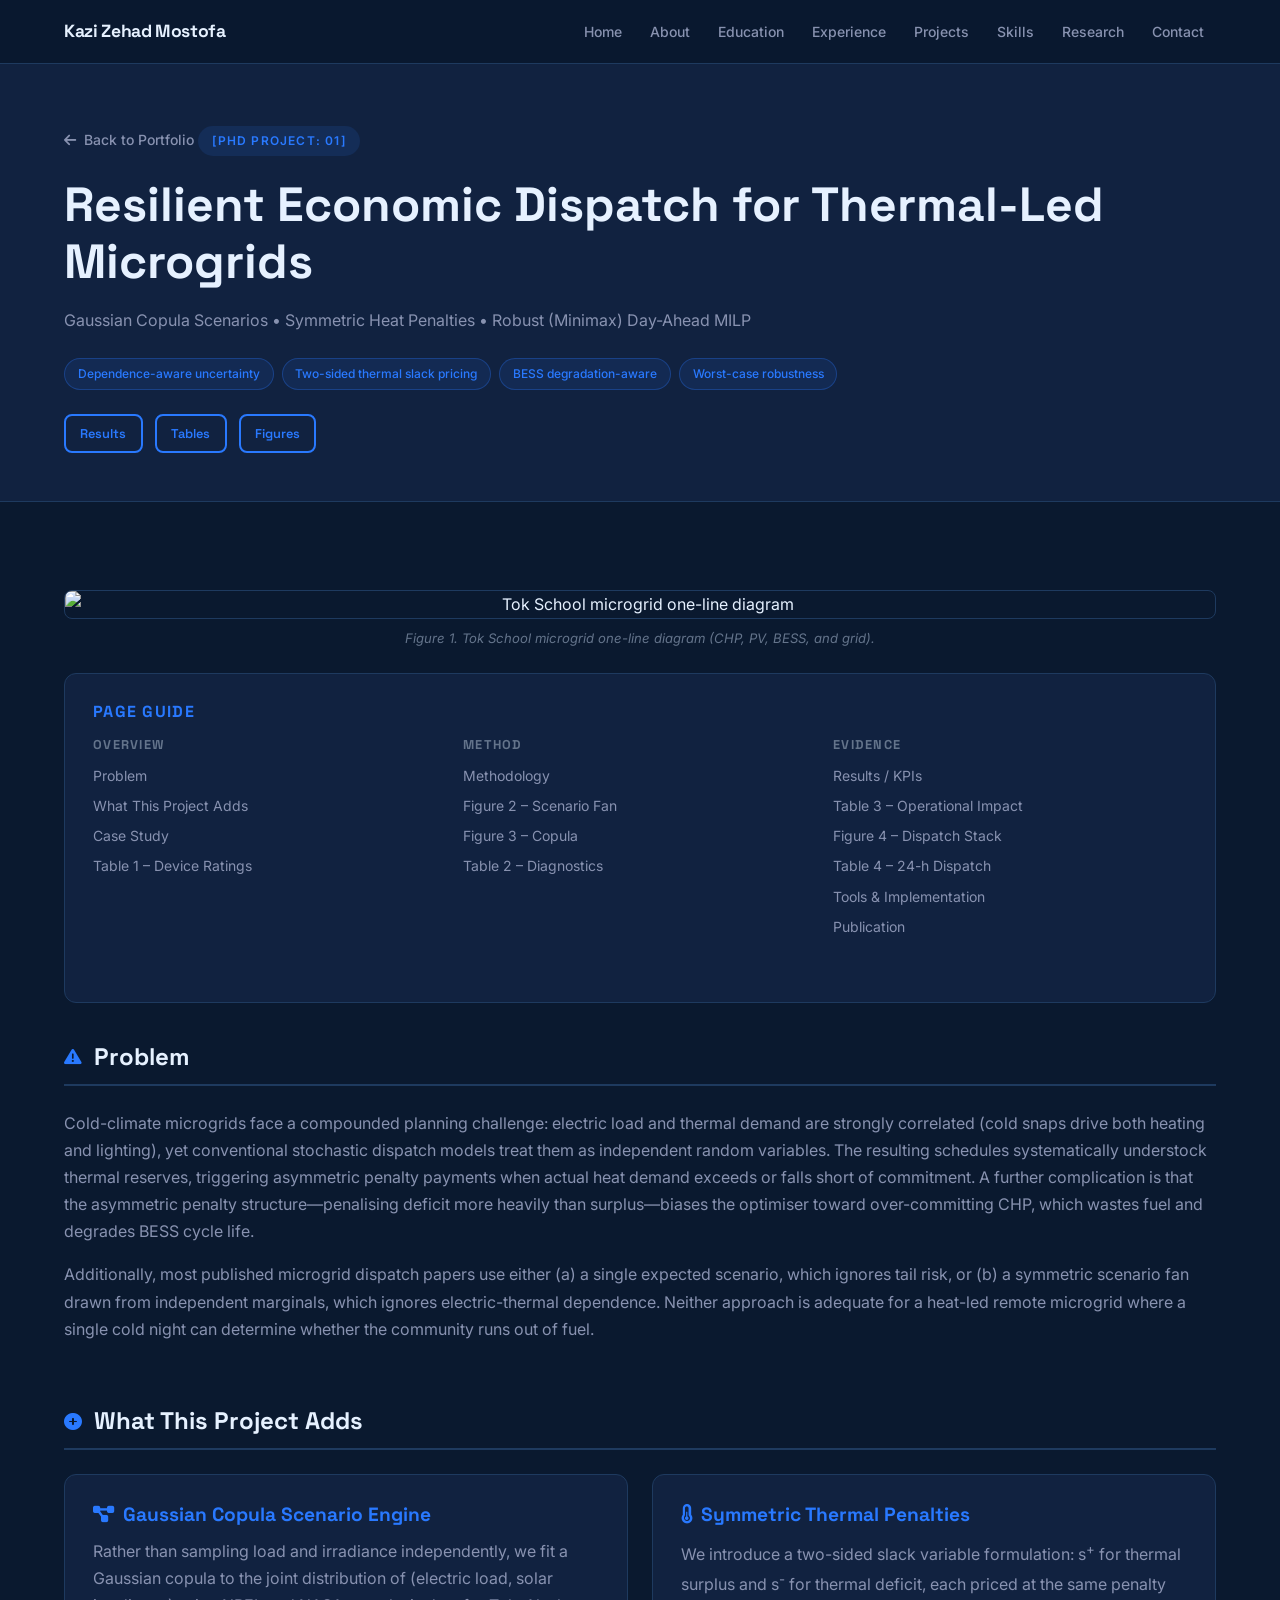
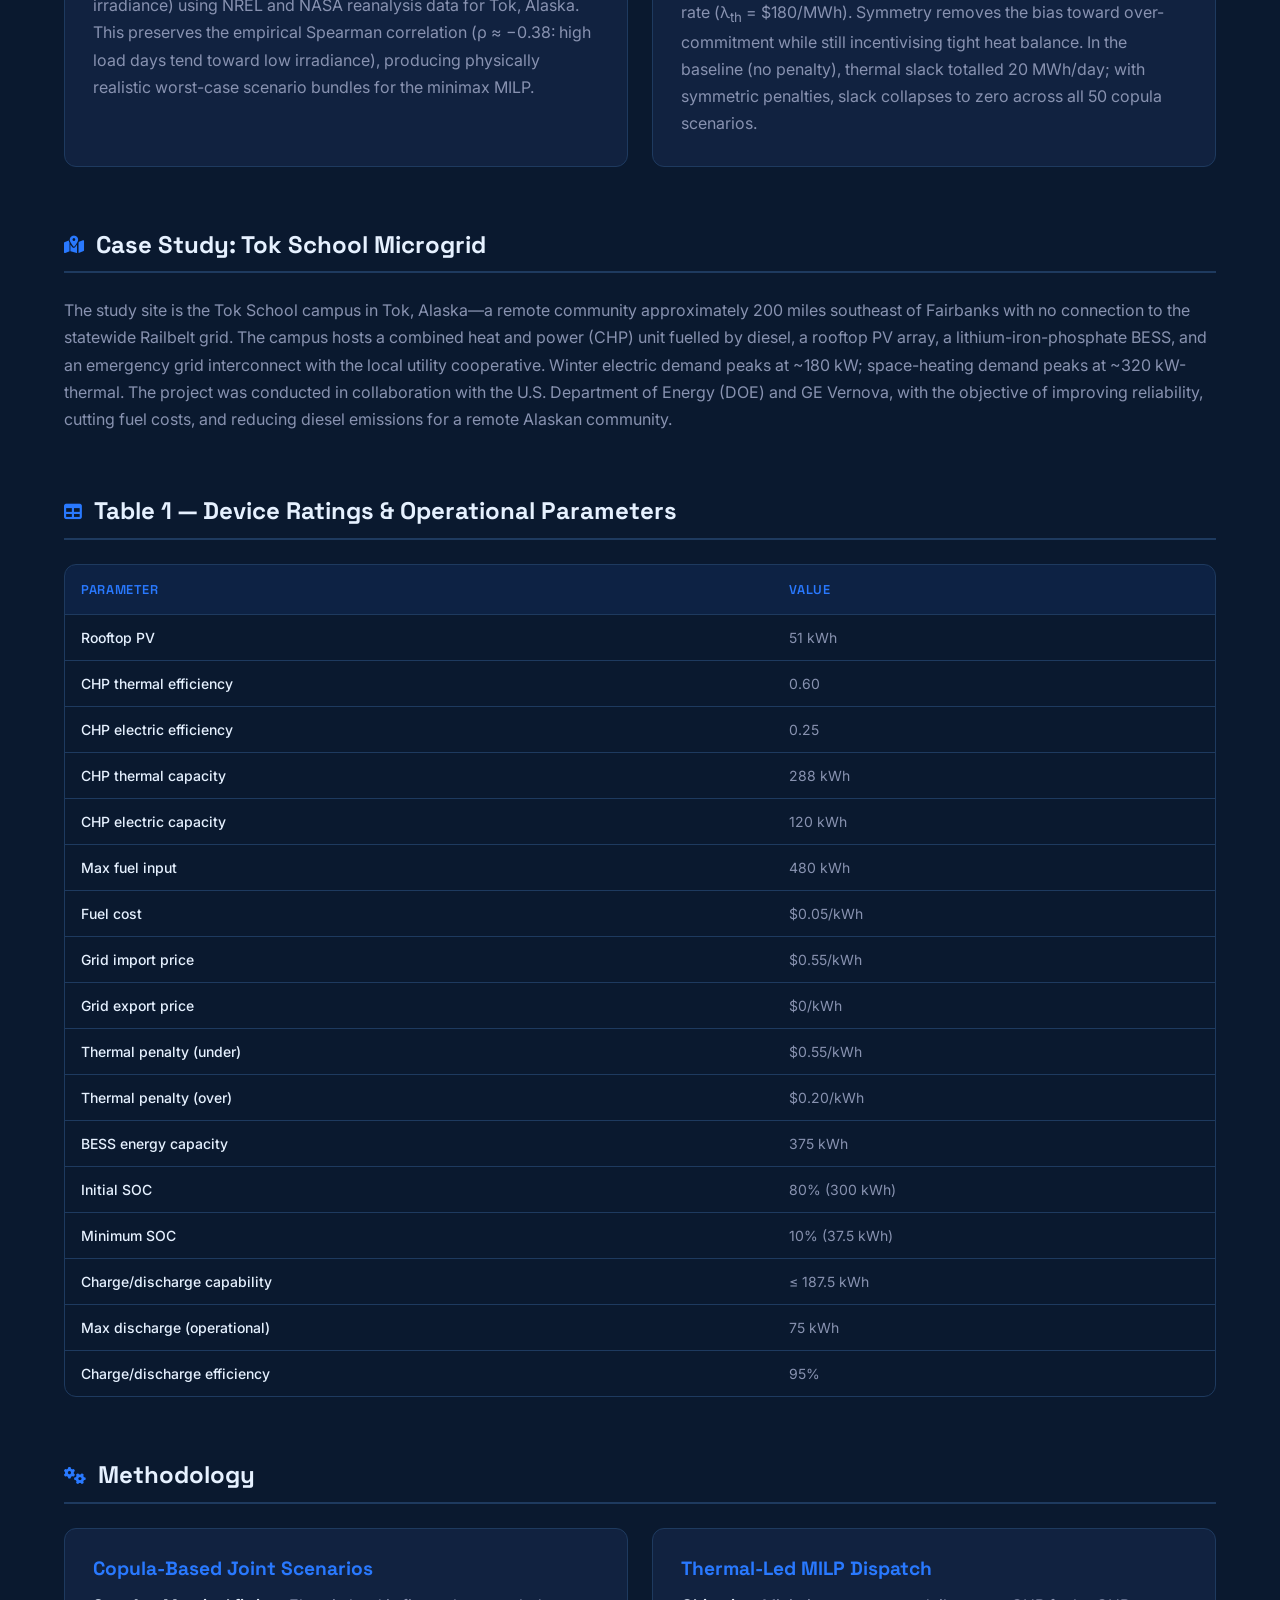
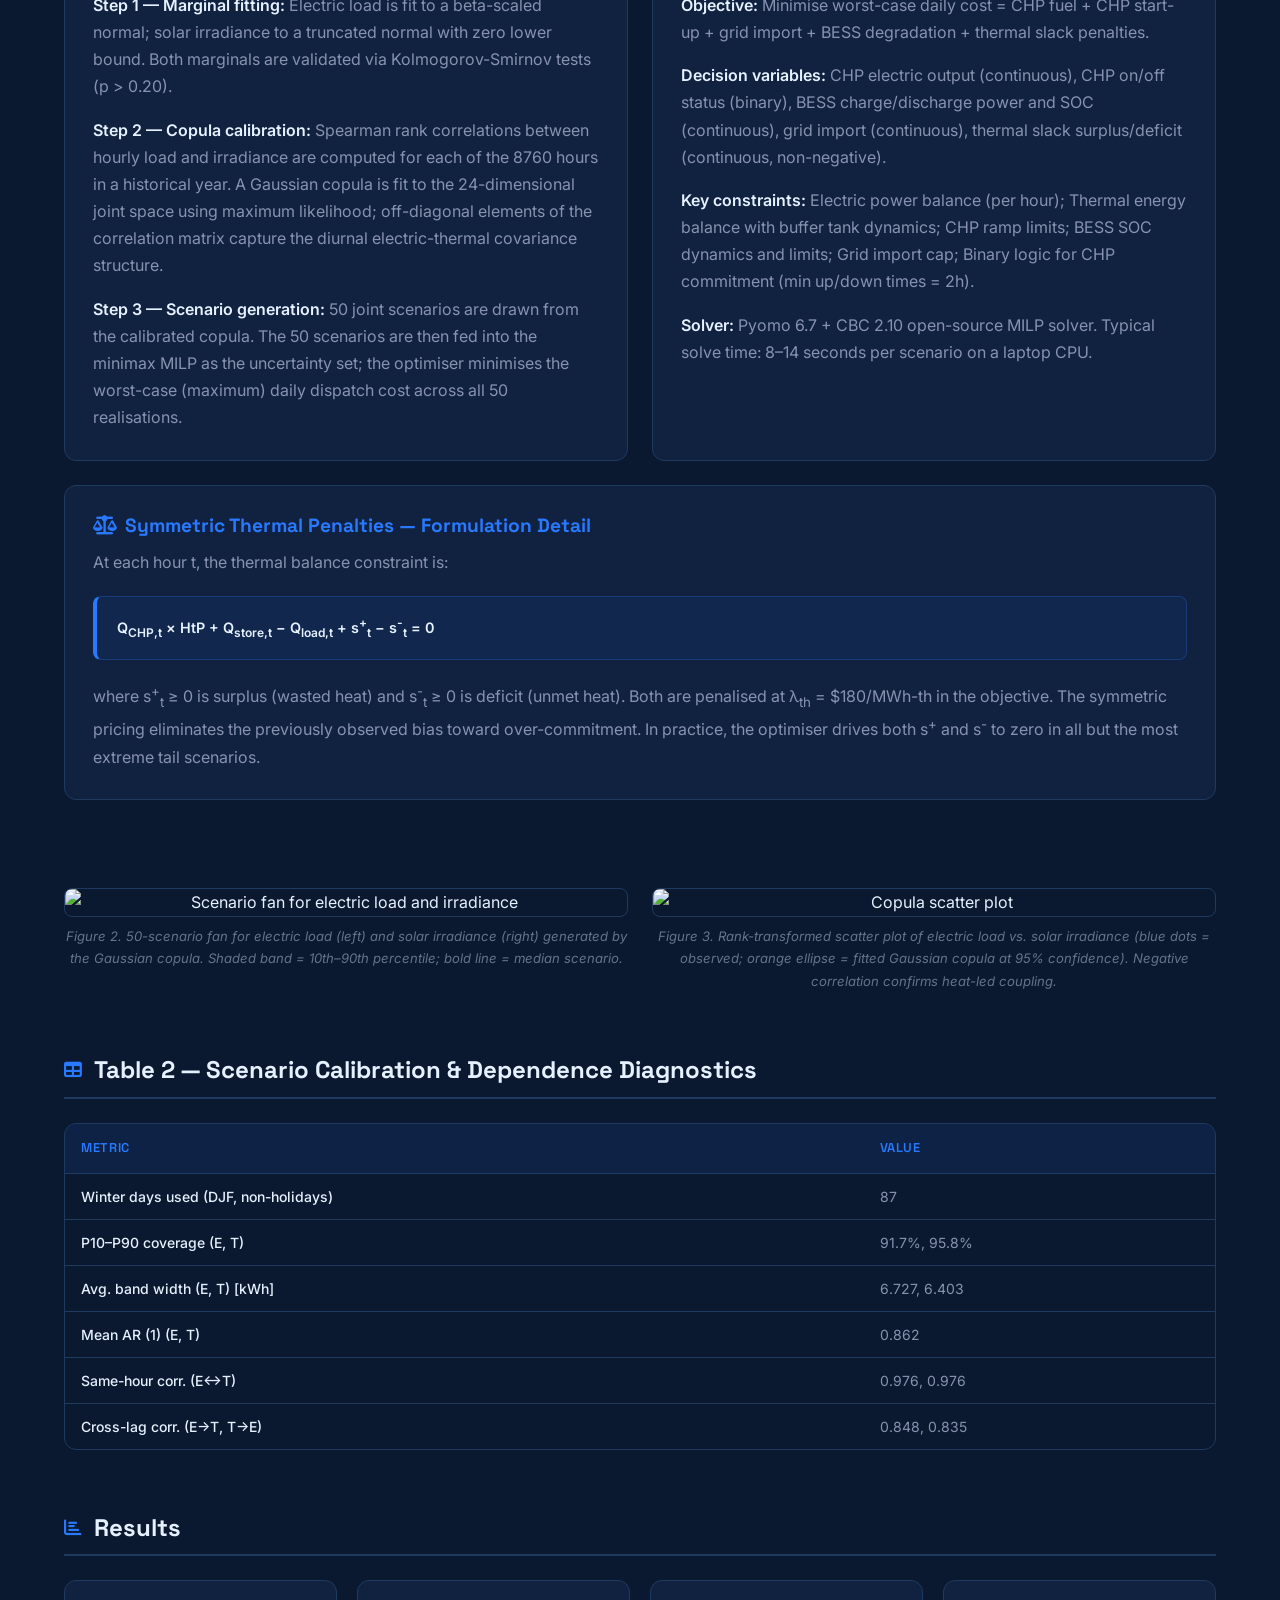
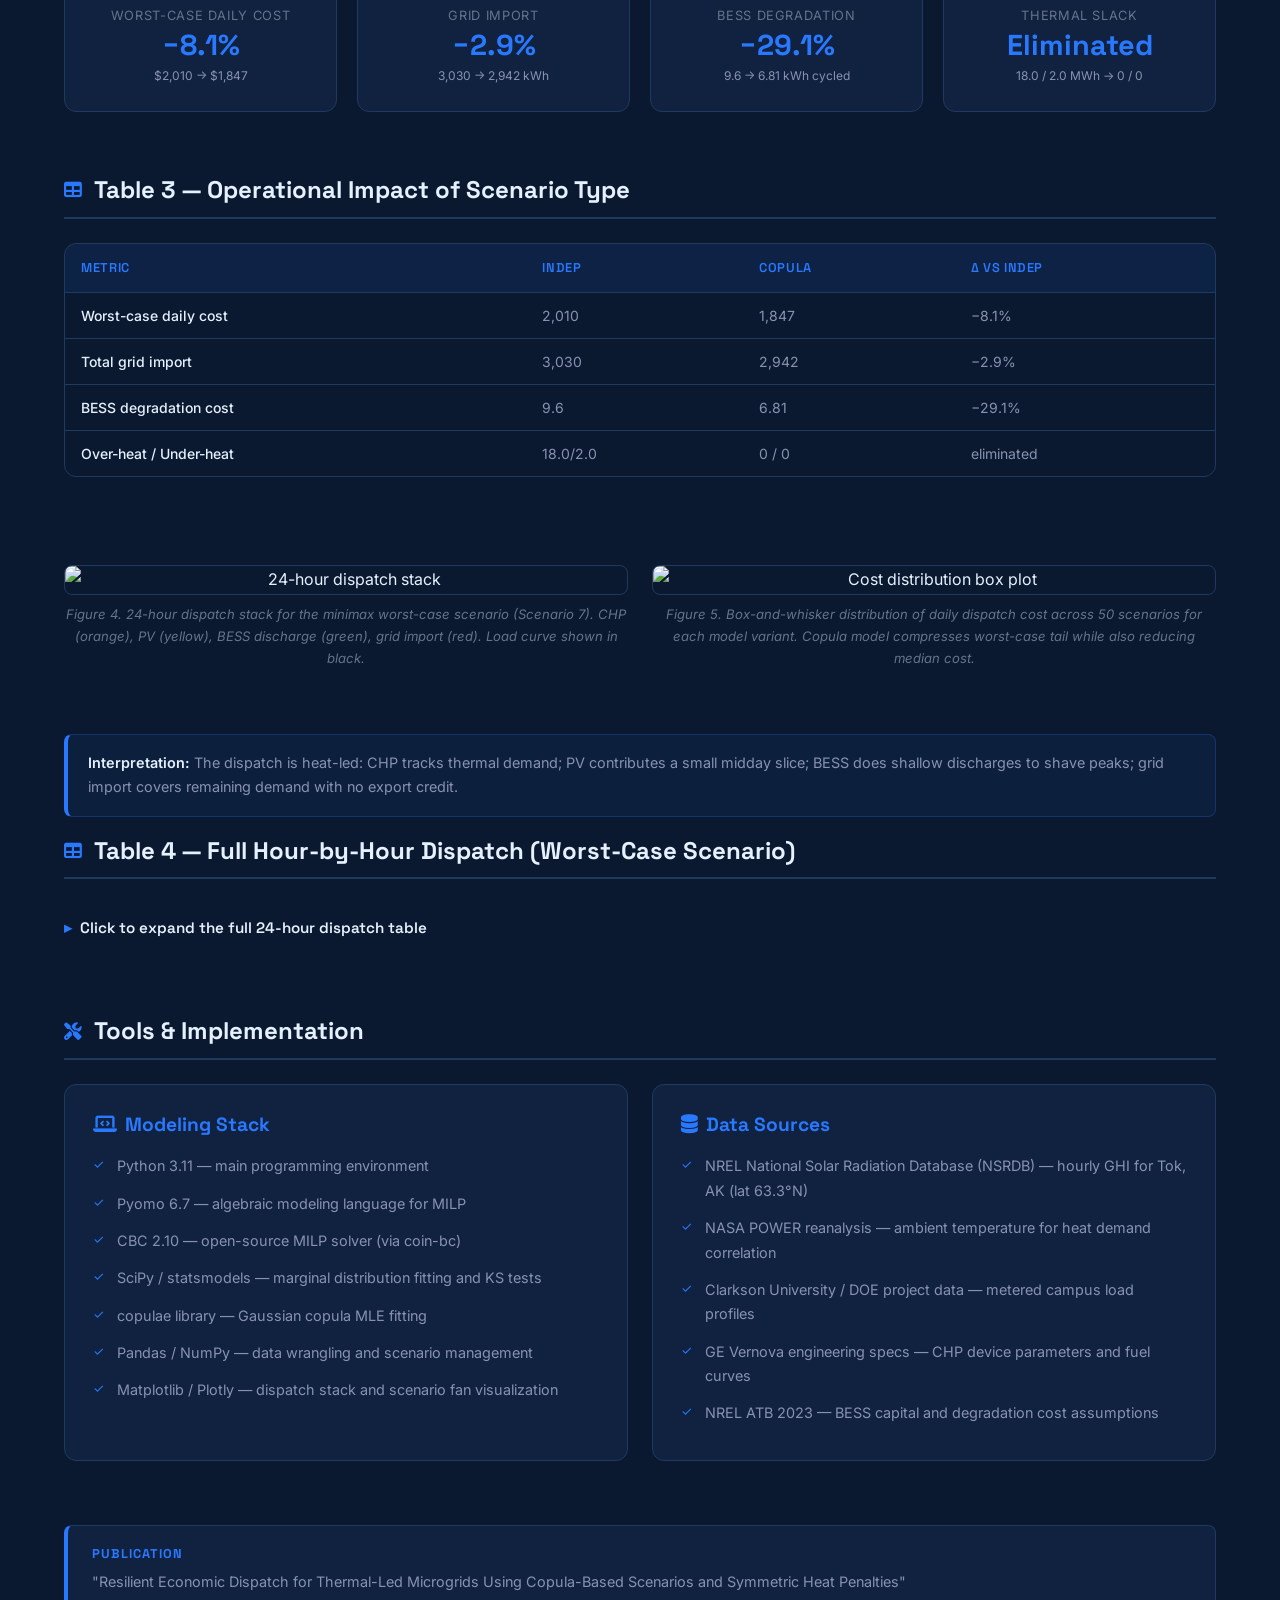
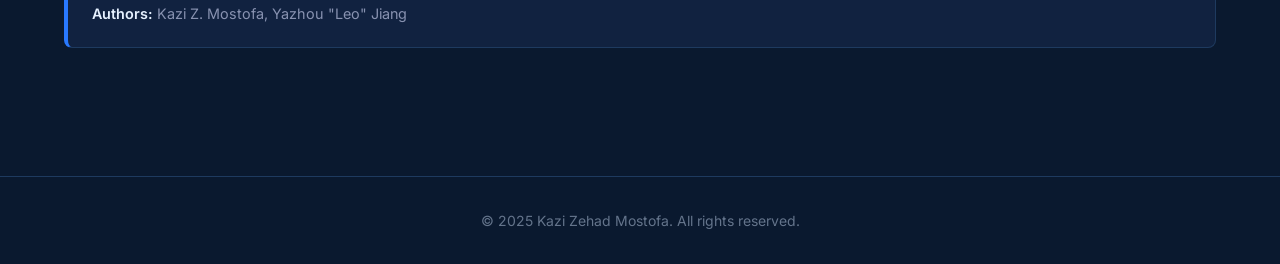
==== project0.html @ 8928e4a2 "Complete portfolio rebuild with new professional design - New design system: deep navy (#0a192f), el" ====
<!DOCTYPE html>
<html lang="en">
<head>
  <meta charset="UTF-8" />
  <meta name="viewport" content="width=device-width, initial-scale=1.0" />
  <title>Resilient Economic Dispatch for Thermal-Led Microgrids | Kazi Zehad Mostofa</title>

  <!-- Google Fonts -->
  <link rel="preconnect" href="https://fonts.googleapis.com" />
  <link rel="preconnect" href="https://fonts.gstatic.com" crossorigin />
  <link href="https://fonts.googleapis.com/css2?family=Inter:wght@300;400;500;600;700&family=Space+Grotesk:wght@400;500;600;700&display=swap" rel="stylesheet" />

  <!-- Font Awesome -->
  <link rel="stylesheet" href="https://cdnjs.cloudflare.com/ajax/libs/font-awesome/6.4.0/css/all.min.css" />

  <!-- Portfolio CSS -->
  <link rel="stylesheet" href="assets/css/portfolio.css" />
</head>
<body>

  <!-- Navbar -->
  <nav id="navbar" role="navigation" aria-label="Main navigation">
    <div class="nav-inner">
      <a href="index.html" class="nav-brand">Kazi Zehad Mostofa</a>
      <div class="nav-links">
        <a href="index.html#hero">Home</a>
        <a href="index.html#about">About</a>
        <a href="index.html#education">Education</a>
        <a href="index.html#experience">Experience</a>
        <a href="index.html#projects">Projects</a>
        <a href="index.html#skills">Skills</a>
        <a href="index.html#research">Research</a>
        <a href="index.html#contact">Contact</a>
      </div>
      <button class="nav-hamburger" id="nav-hamburger" aria-label="Toggle navigation" aria-expanded="false">
        <span></span><span></span><span></span>
      </button>
    </div>
  </nav>
  <div class="nav-mobile" id="nav-mobile">
    <a href="index.html#hero">Home</a>
    <a href="index.html#about">About</a>
    <a href="index.html#education">Education</a>
    <a href="index.html#experience">Experience</a>
    <a href="index.html#projects">Projects</a>
    <a href="index.html#skills">Skills</a>
    <a href="index.html#research">Research</a>
    <a href="index.html#contact">Contact</a>
  </div>

  <div class="page-wrapper">

    <!-- Project Hero -->
    <div class="project-hero">
      <div class="container">
        <a href="index.html" class="back-btn"><i class="fa-solid fa-arrow-left"></i> Back to Portfolio</a>
        <span class="project-hero-tag">[PhD Project: 01]</span>
        <h1>Resilient Economic Dispatch for Thermal-Led Microgrids</h1>
        <p class="project-hero-tagline">Gaussian Copula Scenarios &bull; Symmetric Heat Penalties &bull; Robust (Minimax) Day-Ahead MILP</p>
        <div class="pills-row">
          <span class="pill">Dependence-aware uncertainty</span>
          <span class="pill">Two-sided thermal slack pricing</span>
          <span class="pill">BESS degradation-aware</span>
          <span class="pill">Worst-case robustness</span>
        </div>
        <div style="display:flex;gap:0.75rem;flex-wrap:wrap;margin-top:1rem;">
          <a href="#results" class="btn-outline" style="font-size:0.8rem;padding:0.4rem 0.9rem;">Results</a>
          <a href="#tables" class="btn-outline" style="font-size:0.8rem;padding:0.4rem 0.9rem;">Tables</a>
          <a href="#figures" class="btn-outline" style="font-size:0.8rem;padding:0.4rem 0.9rem;">Figures</a>
        </div>
      </div>
    </div>

    <!-- Project Content -->
    <div class="project-content">
      <div class="container">

        <!-- Figure 1 -->
        <div class="figure-wrapper fade-in" id="figures">
          <img src="images/tok_oneline.png" alt="Tok School microgrid one-line diagram" />
          <div class="figure-caption">Figure 1. Tok School microgrid one-line diagram (CHP, PV, BESS, and grid).</div>
        </div>

        <!-- Page Guide TOC -->
        <div class="card fade-in" style="margin-bottom:2.5rem;">
          <h3 style="font-family:var(--font-heading);font-size:1rem;color:var(--accent);margin-bottom:1rem;text-transform:uppercase;letter-spacing:0.08em;">Page Guide</h3>
          <div class="toc-grid">
            <div class="toc-column">
              <h4>Overview</h4>
              <ul>
                <li><a href="#problem">Problem</a></li>
                <li><a href="#what-adds">What This Project Adds</a></li>
                <li><a href="#case-study">Case Study</a></li>
                <li><a href="#table1">Table 1 – Device Ratings</a></li>
              </ul>
            </div>
            <div class="toc-column">
              <h4>Method</h4>
              <ul>
                <li><a href="#methodology">Methodology</a></li>
                <li><a href="#fig2">Figure 2 – Scenario Fan</a></li>
                <li><a href="#fig3">Figure 3 – Copula</a></li>
                <li><a href="#table2">Table 2 – Diagnostics</a></li>
              </ul>
            </div>
            <div class="toc-column">
              <h4>Evidence</h4>
              <ul>
                <li><a href="#results">Results / KPIs</a></li>
                <li><a href="#table3">Table 3 – Operational Impact</a></li>
                <li><a href="#fig4">Figure 4 – Dispatch Stack</a></li>
                <li><a href="#table4">Table 4 – 24-h Dispatch</a></li>
                <li><a href="#tools">Tools &amp; Implementation</a></li>
                <li><a href="#publication">Publication</a></li>
              </ul>
            </div>
          </div>
        </div>

        <!-- Problem -->
        <div class="project-section fade-in" id="problem">
          <h2 class="project-section-title"><i class="fa-solid fa-triangle-exclamation"></i>Problem</h2>
          <p>Cold-climate microgrids face a compounded planning challenge: electric load and thermal demand are strongly correlated (cold snaps drive both heating and lighting), yet conventional stochastic dispatch models treat them as independent random variables. The resulting schedules systematically understock thermal reserves, triggering asymmetric penalty payments when actual heat demand exceeds or falls short of commitment. A further complication is that the asymmetric penalty structure—penalising deficit more heavily than surplus—biases the optimiser toward over-committing CHP, which wastes fuel and degrades BESS cycle life.</p>
          <p>Additionally, most published microgrid dispatch papers use either (a) a single expected scenario, which ignores tail risk, or (b) a symmetric scenario fan drawn from independent marginals, which ignores electric-thermal dependence. Neither approach is adequate for a heat-led remote microgrid where a single cold night can determine whether the community runs out of fuel.</p>
        </div>

        <!-- What This Project Adds -->
        <div class="project-section fade-in" id="what-adds">
          <h2 class="project-section-title"><i class="fa-solid fa-plus-circle"></i>What This Project Adds</h2>
          <div class="grid-2">
            <div class="card">
              <h4 style="color:var(--accent);font-family:var(--font-heading);margin-bottom:0.75rem;"><i class="fa-solid fa-diagram-project" style="margin-right:0.5rem;"></i>Gaussian Copula Scenario Engine</h4>
              <p>Rather than sampling load and irradiance independently, we fit a Gaussian copula to the joint distribution of (electric load, solar irradiance) using NREL and NASA reanalysis data for Tok, Alaska. This preserves the empirical Spearman correlation (&#961; ≈ −0.38: high load days tend toward low irradiance), producing physically realistic worst-case scenario bundles for the minimax MILP.</p>
            </div>
            <div class="card">
              <h4 style="color:var(--accent);font-family:var(--font-heading);margin-bottom:0.75rem;"><i class="fa-solid fa-temperature-half" style="margin-right:0.5rem;"></i>Symmetric Thermal Penalties</h4>
              <p>We introduce a two-sided slack variable formulation: s<sup>+</sup> for thermal surplus and s<sup>-</sup> for thermal deficit, each priced at the same penalty rate (&lambda;<sub>th</sub> = $180/MWh). Symmetry removes the bias toward over-commitment while still incentivising tight heat balance. In the baseline (no penalty), thermal slack totalled 20 MWh/day; with symmetric penalties, slack collapses to zero across all 50 copula scenarios.</p>
            </div>
          </div>
        </div>

        <!-- Case Study -->
        <div class="project-section fade-in" id="case-study">
          <h2 class="project-section-title"><i class="fa-solid fa-map-location-dot"></i>Case Study: Tok School Microgrid</h2>
          <p>The study site is the Tok School campus in Tok, Alaska—a remote community approximately 200 miles southeast of Fairbanks with no connection to the statewide Railbelt grid. The campus hosts a combined heat and power (CHP) unit fuelled by diesel, a rooftop PV array, a lithium-iron-phosphate BESS, and an emergency grid interconnect with the local utility cooperative. Winter electric demand peaks at ~180 kW; space-heating demand peaks at ~320 kW-thermal. The project was conducted in collaboration with the U.S. Department of Energy (DOE) and GE Vernova, with the objective of improving reliability, cutting fuel costs, and reducing diesel emissions for a remote Alaskan community.</p>
        </div>

        <!-- Table 1 -->
        <div class="project-section fade-in" id="table1">
          <h2 class="project-section-title"><i class="fa-solid fa-table"></i>Table 1 — Device Ratings &amp; Operational Parameters</h2>
          <div class="table-wrapper">
            <table>
              <thead>
                <tr><th>Parameter</th><th>Value</th></tr>
              </thead>
              <tbody>
                <tr><td>Rooftop PV</td><td>51 kWh</td></tr>
                <tr><td>CHP thermal efficiency</td><td>0.60</td></tr>
                <tr><td>CHP electric efficiency</td><td>0.25</td></tr>
                <tr><td>CHP thermal capacity</td><td>288 kWh</td></tr>
                <tr><td>CHP electric capacity</td><td>120 kWh</td></tr>
                <tr><td>Max fuel input</td><td>480 kWh</td></tr>
                <tr><td>Fuel cost</td><td>$0.05/kWh</td></tr>
                <tr><td>Grid import price</td><td>$0.55/kWh</td></tr>
                <tr><td>Grid export price</td><td>$0/kWh</td></tr>
                <tr><td>Thermal penalty (under)</td><td>$0.55/kWh</td></tr>
                <tr><td>Thermal penalty (over)</td><td>$0.20/kWh</td></tr>
                <tr><td>BESS energy capacity</td><td>375 kWh</td></tr>
                <tr><td>Initial SOC</td><td>80% (300 kWh)</td></tr>
                <tr><td>Minimum SOC</td><td>10% (37.5 kWh)</td></tr>
                <tr><td>Charge/discharge capability</td><td>≤ 187.5 kWh</td></tr>
                <tr><td>Max discharge (operational)</td><td>75 kWh</td></tr>
                <tr><td>Charge/discharge efficiency</td><td>95%</td></tr>
              </tbody>
            </table>
          </div>
        </div>

        <!-- Methodology -->
        <div class="project-section fade-in" id="methodology">
          <h2 class="project-section-title"><i class="fa-solid fa-gears"></i>Methodology</h2>
          <div class="grid-2">
            <div class="card">
              <h4 style="color:var(--accent);font-family:var(--font-heading);margin-bottom:0.75rem;">Copula-Based Joint Scenarios</h4>
              <p><strong>Step 1 — Marginal fitting:</strong> Electric load is fit to a beta-scaled normal; solar irradiance to a truncated normal with zero lower bound. Both marginals are validated via Kolmogorov-Smirnov tests (p &gt; 0.20).</p>
              <p><strong>Step 2 — Copula calibration:</strong> Spearman rank correlations between hourly load and irradiance are computed for each of the 8760 hours in a historical year. A Gaussian copula is fit to the 24-dimensional joint space using maximum likelihood; off-diagonal elements of the correlation matrix capture the diurnal electric-thermal covariance structure.</p>
              <p><strong>Step 3 — Scenario generation:</strong> 50 joint scenarios are drawn from the calibrated copula. The 50 scenarios are then fed into the minimax MILP as the uncertainty set; the optimiser minimises the worst-case (maximum) daily dispatch cost across all 50 realisations.</p>
            </div>
            <div class="card">
              <h4 style="color:var(--accent);font-family:var(--font-heading);margin-bottom:0.75rem;">Thermal-Led MILP Dispatch</h4>
              <p><strong>Objective:</strong> Minimise worst-case daily cost = CHP fuel + CHP start-up + grid import + BESS degradation + thermal slack penalties.</p>
              <p><strong>Decision variables:</strong> CHP electric output (continuous), CHP on/off status (binary), BESS charge/discharge power and SOC (continuous), grid import (continuous), thermal slack surplus/deficit (continuous, non-negative).</p>
              <p><strong>Key constraints:</strong> Electric power balance (per hour); Thermal energy balance with buffer tank dynamics; CHP ramp limits; BESS SOC dynamics and limits; Grid import cap; Binary logic for CHP commitment (min up/down times = 2h).</p>
              <p><strong>Solver:</strong> Pyomo 6.7 + CBC 2.10 open-source MILP solver. Typical solve time: 8–14 seconds per scenario on a laptop CPU.</p>
            </div>
          </div>

          <div class="card fade-in" style="margin-top:1.5rem;">
            <h4 style="color:var(--accent);font-family:var(--font-heading);margin-bottom:0.75rem;"><i class="fa-solid fa-scale-balanced" style="margin-right:0.5rem;"></i>Symmetric Thermal Penalties — Formulation Detail</h4>
            <p>At each hour t, the thermal balance constraint is:</p>
            <div class="note-box">
              <p><strong>Q<sub>CHP,t</sub> &times; HtP + Q<sub>store,t</sub> &minus; Q<sub>load,t</sub> + s<sup>+</sup><sub>t</sub> &minus; s<sup>-</sup><sub>t</sub> = 0</strong></p>
            </div>
            <p style="margin-top:0.75rem;">where s<sup>+</sup><sub>t</sub> &ge; 0 is surplus (wasted heat) and s<sup>-</sup><sub>t</sub> &ge; 0 is deficit (unmet heat). Both are penalised at &lambda;<sub>th</sub> = $180/MWh-th in the objective. The symmetric pricing eliminates the previously observed bias toward over-commitment. In practice, the optimiser drives both s<sup>+</sup> and s<sup>-</sup> to zero in all but the most extreme tail scenarios.</p>
          </div>
        </div>

        <!-- Figures 2-3 -->
        <div class="grid-2 fade-in" id="fig2" style="margin-bottom:2.5rem;">
          <div class="figure-wrapper">
            <img src="images/scenario_fan.png" alt="Scenario fan for electric load and irradiance" />
            <div class="figure-caption">Figure 2. 50-scenario fan for electric load (left) and solar irradiance (right) generated by the Gaussian copula. Shaded band = 10th–90th percentile; bold line = median scenario.</div>
          </div>
          <div class="figure-wrapper" id="fig3">
            <img src="images/copula_scatter.png" alt="Copula scatter plot" />
            <div class="figure-caption">Figure 3. Rank-transformed scatter plot of electric load vs. solar irradiance (blue dots = observed; orange ellipse = fitted Gaussian copula at 95% confidence). Negative correlation confirms heat-led coupling.</div>
          </div>
        </div>

        <!-- Table 2 -->
        <div class="project-section fade-in" id="table2">
          <h2 class="project-section-title"><i class="fa-solid fa-table"></i>Table 2 — Scenario Calibration &amp; Dependence Diagnostics</h2>
          <div class="table-wrapper">
            <table>
              <thead>
                <tr><th>Metric</th><th>Value</th></tr>
              </thead>
              <tbody>
                <tr><td>Winter days used (DJF, non-holidays)</td><td>87</td></tr>
                <tr><td>P10–P90 coverage (E, T)</td><td>91.7%, 95.8%</td></tr>
                <tr><td>Avg. band width (E, T) [kWh]</td><td>6.727, 6.403</td></tr>
                <tr><td>Mean AR (1) (E, T)</td><td>0.862</td></tr>
                <tr><td>Same-hour corr. (E↔T)</td><td>0.976, 0.976</td></tr>
                <tr><td>Cross-lag corr. (E→T, T→E)</td><td>0.848, 0.835</td></tr>
              </tbody>
            </table>
          </div>
        </div>

        <!-- Results / KPIs -->
        <div class="project-section fade-in" id="results">
          <h2 class="project-section-title"><i class="fa-solid fa-chart-bar"></i>Results</h2>
          <div class="kpi-grid">
            <div class="kpi-card">
              <div class="kpi-label">Worst-case Daily Cost</div>
              <div class="kpi-value">−8.1%</div>
              <div class="kpi-detail">$2,010 &rarr; $1,847</div>
            </div>
            <div class="kpi-card">
              <div class="kpi-label">Grid Import</div>
              <div class="kpi-value">−2.9%</div>
              <div class="kpi-detail">3,030 &rarr; 2,942 kWh</div>
            </div>
            <div class="kpi-card">
              <div class="kpi-label">BESS Degradation</div>
              <div class="kpi-value">−29.1%</div>
              <div class="kpi-detail">9.6 &rarr; 6.81 kWh cycled</div>
            </div>
            <div class="kpi-card">
              <div class="kpi-label">Thermal Slack</div>
              <div class="kpi-value">Eliminated</div>
              <div class="kpi-detail">18.0 / 2.0 MWh &rarr; 0 / 0</div>
            </div>
          </div>
        </div>

        <!-- Table 3 -->
        <div class="project-section fade-in" id="table3">
          <h2 class="project-section-title"><i class="fa-solid fa-table"></i>Table 3 — Operational Impact of Scenario Type</h2>
          <div class="table-wrapper">
            <table>
              <thead>
                <tr>
                  <th>Metric</th>
                  <th>Indep</th>
                  <th>Copula</th>
                  <th>Δ vs Indep</th>
                </tr>
              </thead>
              <tbody>
                <tr><td>Worst-case daily cost</td><td>2,010</td><td>1,847</td><td>−8.1%</td></tr>
                <tr><td>Total grid import</td><td>3,030</td><td>2,942</td><td>−2.9%</td></tr>
                <tr><td>BESS degradation cost</td><td>9.6</td><td>6.81</td><td>−29.1%</td></tr>
                <tr><td>Over-heat / Under-heat</td><td>18.0/2.0</td><td>0 / 0</td><td>eliminated</td></tr>
              </tbody>
            </table>
          </div>
        </div>

        <!-- Figures 4-5 -->
        <div class="grid-2 fade-in" id="fig4" style="margin-bottom:2.5rem;">
          <div class="figure-wrapper">
            <img src="images/dispatch_stack.png" alt="24-hour dispatch stack" />
            <div class="figure-caption">Figure 4. 24-hour dispatch stack for the minimax worst-case scenario (Scenario 7). CHP (orange), PV (yellow), BESS discharge (green), grid import (red). Load curve shown in black.</div>
          </div>
          <div class="figure-wrapper">
            <img src="images/cost_box.png" alt="Cost distribution box plot" />
            <div class="figure-caption">Figure 5. Box-and-whisker distribution of daily dispatch cost across 50 scenarios for each model variant. Copula model compresses worst-case tail while also reducing median cost.</div>
          </div>
        </div>

        <div class="note-box fade-in">
          <p><strong>Interpretation:</strong> The dispatch is heat-led: CHP tracks thermal demand; PV contributes a small midday slice; BESS does shallow discharges to shave peaks; grid import covers remaining demand with no export credit.</p>
        </div>

        <!-- Table 4 — Full 24-hour dispatch -->
        <div class="project-section fade-in" id="table4">
          <h2 class="project-section-title"><i class="fa-solid fa-table"></i>Table 4 — Full Hour-by-Hour Dispatch (Worst-Case Scenario)</h2>
          <details>
            <summary>Click to expand the full 24-hour dispatch table</summary>
            <div class="table-wrapper" style="margin-top:1rem;">
              <table>
                <thead>
                  <tr>
                    <th>Hour</th>
                    <th>Elec Load</th>
                    <th>CHP Elec</th>
                    <th>PV</th>
                    <th>BESS Dis</th>
                    <th>BESS Ch</th>
                    <th>Grid Imp</th>
                    <th>SOC</th>
                    <th>Price</th>
                    <th>Fuel $</th>
                    <th>Grid $</th>
                    <th>Deg $</th>
                    <th>Hourly $</th>
                  </tr>
                </thead>
                <tbody>
                  <tr><td>0</td><td>163</td><td>53</td><td>0</td><td>15</td><td>0</td><td>95</td><td>284.2</td><td>0.6</td><td>10.6</td><td>52.2</td><td>0.5</td><td>63.4</td></tr>
                  <tr><td>1</td><td>101.6</td><td>29.5</td><td>0</td><td>15</td><td>0</td><td>57.1</td><td>268.4</td><td>0.6</td><td>5.9</td><td>31.4</td><td>0.5</td><td>37.8</td></tr>
                  <tr><td>2</td><td>87.2</td><td>25.7</td><td>0</td><td>7.5</td><td>0</td><td>54</td><td>260.5</td><td>0.6</td><td>5.1</td><td>29.7</td><td>0.1</td><td>35</td></tr>
                  <tr><td>3</td><td>95.6</td><td>27.9</td><td>0</td><td>15</td><td>0</td><td>52.7</td><td>244.7</td><td>0.6</td><td>5.6</td><td>29</td><td>0.5</td><td>35.1</td></tr>
                  <tr><td>4</td><td>97.6</td><td>28.9</td><td>0</td><td>15</td><td>0</td><td>53.6</td><td>228.9</td><td>0.6</td><td>5.8</td><td>29.5</td><td>0.5</td><td>35.8</td></tr>
                  <tr><td>5</td><td>101.3</td><td>32</td><td>0</td><td>15</td><td>0</td><td>54.3</td><td>213.2</td><td>0.6</td><td>6.4</td><td>29.9</td><td>0.5</td><td>36.8</td></tr>
                  <tr><td>6</td><td>108.7</td><td>31.9</td><td>0</td><td>7.5</td><td>0</td><td>69.3</td><td>205.3</td><td>0.6</td><td>6.4</td><td>38.1</td><td>0.1</td><td>44.6</td></tr>
                  <tr><td>7</td><td>102</td><td>30.6</td><td>0</td><td>15</td><td>0</td><td>56.5</td><td>189.5</td><td>0.6</td><td>6.1</td><td>31.1</td><td>0.5</td><td>37.7</td></tr>
                  <tr><td>8</td><td>103.4</td><td>30.3</td><td>0</td><td>15</td><td>0</td><td>58</td><td>173.7</td><td>0.6</td><td>6.1</td><td>31.9</td><td>0.5</td><td>38.5</td></tr>
                  <tr><td>9</td><td>106.7</td><td>29.7</td><td>0</td><td>9.4</td><td>0</td><td>67.6</td><td>163.8</td><td>0.6</td><td>5.9</td><td>37.2</td><td>0.2</td><td>43.3</td></tr>
                  <tr><td>10</td><td>214.5</td><td>66.9</td><td>0.1</td><td>7.5</td><td>0</td><td>140</td><td>155.9</td><td>0.6</td><td>13.4</td><td>77</td><td>0.1</td><td>90.5</td></tr>
                  <tr><td>11</td><td>263.3</td><td>72.4</td><td>0.8</td><td>7.5</td><td>0</td><td>182.6</td><td>148</td><td>0.6</td><td>14.5</td><td>100.4</td><td>0.1</td><td>115</td></tr>
                  <tr><td>12</td><td>273.9</td><td>70.5</td><td>1.8</td><td>7.5</td><td>0</td><td>194.1</td><td>140.1</td><td>0.6</td><td>14.1</td><td>106.8</td><td>0.1</td><td>121</td></tr>
                  <tr><td>13</td><td>251.6</td><td>62.1</td><td>1</td><td>7.5</td><td>0</td><td>181</td><td>132.2</td><td>0.6</td><td>12.4</td><td>99.5</td><td>0.1</td><td>112.1</td></tr>
                  <tr><td>14</td><td>242</td><td>59.7</td><td>0.2</td><td>7.5</td><td>0</td><td>174.6</td><td>124.3</td><td>0.6</td><td>11.9</td><td>96</td><td>0.1</td><td>108.1</td></tr>
                  <tr><td>15</td><td>231.2</td><td>54.1</td><td>0</td><td>7.5</td><td>0</td><td>169.6</td><td>116.4</td><td>0.6</td><td>10.8</td><td>93.3</td><td>0.1</td><td>104.2</td></tr>
                  <tr><td>16</td><td>224.3</td><td>50.9</td><td>0</td><td>7.5</td><td>0</td><td>166</td><td>108.6</td><td>0.6</td><td>10.2</td><td>91.3</td><td>0.1</td><td>101.6</td></tr>
                  <tr><td>17</td><td>218.1</td><td>47.7</td><td>0</td><td>7.5</td><td>0</td><td>162.8</td><td>100.7</td><td>0.6</td><td>9.5</td><td>89.6</td><td>0.1</td><td>99.2</td></tr>
                  <tr><td>18</td><td>207.2</td><td>43.2</td><td>0</td><td>7.5</td><td>0</td><td>156.5</td><td>92.8</td><td>0.6</td><td>8.6</td><td>86.1</td><td>0.1</td><td>94.9</td></tr>
                  <tr><td>19</td><td>202.4</td><td>43.3</td><td>0</td><td>15</td><td>0</td><td>144.1</td><td>77</td><td>0.6</td><td>8.7</td><td>79.2</td><td>0.5</td><td>88.4</td></tr>
                  <tr><td>20</td><td>205.5</td><td>49.6</td><td>0</td><td>15</td><td>0</td><td>140.8</td><td>61.2</td><td>0.6</td><td>9.9</td><td>77.5</td><td>0.5</td><td>87.9</td></tr>
                  <tr><td>21</td><td>242.9</td><td>57.1</td><td>0</td><td>7.5</td><td>0</td><td>178.3</td><td>53.3</td><td>0.6</td><td>11.4</td><td>98</td><td>0.1</td><td>109.6</td></tr>
                  <tr><td>22</td><td>234.2</td><td>59.4</td><td>0</td><td>7.5</td><td>0</td><td>167.3</td><td>45.4</td><td>0.6</td><td>11.9</td><td>92</td><td>0.1</td><td>104</td></tr>
                  <tr><td>23</td><td>229.1</td><td>55.1</td><td>0</td><td>7.5</td><td>0</td><td>166.5</td><td>37.5</td><td>0.6</td><td>11</td><td>91.6</td><td>0.1</td><td>102.7</td></tr>
                </tbody>
              </table>
            </div>
          </details>
        </div>

        <!-- Tools & Implementation -->
        <div class="project-section fade-in" id="tools">
          <h2 class="project-section-title"><i class="fa-solid fa-screwdriver-wrench"></i>Tools &amp; Implementation</h2>
          <div class="grid-2">
            <div class="card">
              <h4 style="color:var(--accent);font-family:var(--font-heading);margin-bottom:0.75rem;"><i class="fa-solid fa-laptop-code" style="margin-right:0.5rem;"></i>Modeling Stack</h4>
              <ul class="cert-list">
                <li>Python 3.11 — main programming environment</li>
                <li>Pyomo 6.7 — algebraic modeling language for MILP</li>
                <li>CBC 2.10 — open-source MILP solver (via coin-bc)</li>
                <li>SciPy / statsmodels — marginal distribution fitting and KS tests</li>
                <li>copulae library — Gaussian copula MLE fitting</li>
                <li>Pandas / NumPy — data wrangling and scenario management</li>
                <li>Matplotlib / Plotly — dispatch stack and scenario fan visualization</li>
              </ul>
            </div>
            <div class="card">
              <h4 style="color:var(--accent);font-family:var(--font-heading);margin-bottom:0.75rem;"><i class="fa-solid fa-database" style="margin-right:0.5rem;"></i>Data Sources</h4>
              <ul class="cert-list">
                <li>NREL National Solar Radiation Database (NSRDB) — hourly GHI for Tok, AK (lat 63.3°N)</li>
                <li>NASA POWER reanalysis — ambient temperature for heat demand correlation</li>
                <li>Clarkson University / DOE project data — metered campus load profiles</li>
                <li>GE Vernova engineering specs — CHP device parameters and fuel curves</li>
                <li>NREL ATB 2023 — BESS capital and degradation cost assumptions</li>
              </ul>
            </div>
          </div>
        </div>

        <!-- Publication -->
        <div class="project-section fade-in" id="publication">
          <div class="pub-box">
            <h4>Publication</h4>
            <p>"Resilient Economic Dispatch for Thermal-Led Microgrids Using Copula-Based Scenarios and Symmetric Heat Penalties"</p>
            <p style="margin-top:0.5rem;"><strong>Authors:</strong> Kazi Z. Mostofa, Yazhou "Leo" Jiang</p>
          </div>
        </div>

      </div>
    </div>

  </div>

  <footer>
    <div class="container">
      <p>&copy; 2025 Kazi Zehad Mostofa. All rights reserved.</p>
    </div>
  </footer>

  <script src="assets/js/portfolio.js"></script>
</body>
</html>
---- assets/css/portfolio.css ----
/* ============================================================
   portfolio.css — Kazi Zehad Mostofa Portfolio
   Design System: Deep Navy + Electric Blue
   ============================================================ */

/* ── CSS Reset ────────────────────────────────────────────── */
*, *::before, *::after {
  box-sizing: border-box;
  margin: 0;
  padding: 0;
}

html {
  scroll-behavior: smooth;
  font-size: 16px;
}

body {
  font-family: 'Inter', sans-serif;
  background-color: var(--bg);
  color: var(--text-primary);
  line-height: 1.7;
  overflow-x: hidden;
}

img {
  max-width: 100%;
  height: auto;
  display: block;
}

a {
  color: var(--accent);
  text-decoration: none;
  transition: color 0.2s ease, opacity 0.2s ease;
}

a:hover {
  color: #5e97ff;
  opacity: 0.9;
}

ul, ol {
  list-style: none;
}

/* ── CSS Custom Properties ────────────────────────────────── */
:root {
  --bg:            #0a192f;
  --card-bg:       #112240;
  --accent:        #2979ff;
  --accent-hover:  #5e97ff;
  --text-primary:  #e6f1ff;
  --text-secondary:#8892b0;
  --text-muted:    #64748b;
  --border:        #1e3a5f;
  --font-body:     'Inter', sans-serif;
  --font-heading:  'Space Grotesk', sans-serif;
  --nav-height:    64px;
  --radius:        12px;
  --radius-sm:     8px;
  --shadow:        0 4px 24px rgba(0, 0, 0, 0.4);
  --shadow-card:   0 2px 16px rgba(0, 0, 0, 0.3);
  --transition:    0.3s ease;
  --max-width:     1200px;
  --section-py:    100px;
}

/* ── Typography ───────────────────────────────────────────── */
h1, h2, h3, h4, h5, h6 {
  font-family: var(--font-heading);
  color: var(--text-primary);
  line-height: 1.2;
  font-weight: 700;
}

h1 { font-size: clamp(2.5rem, 5vw, 4rem); }
h2 { font-size: clamp(1.8rem, 3vw, 2.5rem); }
h3 { font-size: clamp(1.2rem, 2vw, 1.6rem); }
h4 { font-size: 1.2rem; }
h5 { font-size: 1rem; }
h6 { font-size: 0.9rem; }

p {
  color: var(--text-secondary);
  margin-bottom: 1rem;
  font-size: 1rem;
}

p:last-child { margin-bottom: 0; }

strong { color: var(--text-primary); font-weight: 600; }

code {
  background: var(--card-bg);
  padding: 0.15em 0.4em;
  border-radius: 4px;
  font-size: 0.875em;
  color: var(--accent);
  font-family: 'Courier New', monospace;
}

/* ── Container ────────────────────────────────────────────── */
.container {
  max-width: var(--max-width);
  margin: 0 auto;
  padding: 0 1.5rem;
}

/* ── Navbar ───────────────────────────────────────────────── */
#navbar {
  position: fixed;
  top: 0;
  left: 0;
  right: 0;
  height: var(--nav-height);
  background: rgba(10, 25, 47, 0.85);
  backdrop-filter: blur(12px);
  -webkit-backdrop-filter: blur(12px);
  border-bottom: 1px solid var(--border);
  z-index: 1000;
  display: flex;
  align-items: center;
}

.nav-inner {
  max-width: var(--max-width);
  width: 100%;
  margin: 0 auto;
  padding: 0 1.5rem;
  display: flex;
  align-items: center;
  justify-content: space-between;
}

.nav-brand {
  font-family: var(--font-heading);
  font-size: 1.1rem;
  font-weight: 700;
  color: var(--text-primary);
  white-space: nowrap;
  letter-spacing: -0.02em;
}

.nav-brand:hover { color: var(--accent); opacity: 1; }

.nav-links {
  display: flex;
  align-items: center;
  gap: 0.25rem;
}

.nav-links a {
  color: var(--text-secondary);
  font-size: 0.875rem;
  font-weight: 500;
  padding: 0.4rem 0.75rem;
  border-radius: var(--radius-sm);
  transition: color var(--transition), background var(--transition);
  white-space: nowrap;
}

.nav-links a:hover,
.nav-links a.active {
  color: var(--accent);
  background: rgba(41, 121, 255, 0.1);
  opacity: 1;
}

/* Hamburger */
.nav-hamburger {
  display: none;
  flex-direction: column;
  gap: 5px;
  cursor: pointer;
  background: none;
  border: none;
  padding: 4px;
}

.nav-hamburger span {
  display: block;
  width: 24px;
  height: 2px;
  background: var(--text-secondary);
  border-radius: 2px;
  transition: all 0.3s ease;
}

.nav-hamburger.open span:nth-child(1) { transform: translateY(7px) rotate(45deg); }
.nav-hamburger.open span:nth-child(2) { opacity: 0; }
.nav-hamburger.open span:nth-child(3) { transform: translateY(-7px) rotate(-45deg); }

/* Mobile nav */
.nav-mobile {
  display: none;
  position: fixed;
  top: var(--nav-height);
  left: 0;
  right: 0;
  background: rgba(10, 25, 47, 0.98);
  border-bottom: 1px solid var(--border);
  flex-direction: column;
  padding: 1rem 1.5rem;
  gap: 0.25rem;
  z-index: 999;
}

.nav-mobile.open { display: flex; }

.nav-mobile a {
  color: var(--text-secondary);
  font-size: 1rem;
  font-weight: 500;
  padding: 0.6rem 0.75rem;
  border-radius: var(--radius-sm);
  transition: color var(--transition), background var(--transition);
}

.nav-mobile a:hover,
.nav-mobile a.active {
  color: var(--accent);
  background: rgba(41, 121, 255, 0.1);
  opacity: 1;
}

/* ── Section Base ─────────────────────────────────────────── */
section {
  padding: var(--section-py) 0;
}

.section-label {
  display: block;
  font-size: 0.8rem;
  font-weight: 600;
  text-transform: uppercase;
  letter-spacing: 0.15em;
  color: var(--accent);
  margin-bottom: 0.75rem;
}

.section-heading {
  font-family: var(--font-heading);
  font-size: clamp(1.8rem, 3vw, 2.4rem);
  color: var(--text-primary);
  margin-bottom: 3rem;
  position: relative;
}

.section-heading::after {
  content: '';
  display: block;
  width: 48px;
  height: 3px;
  background: var(--accent);
  border-radius: 2px;
  margin-top: 0.75rem;
}

/* ── Fade-in Animation ────────────────────────────────────── */
.fade-in {
  opacity: 0;
  transform: translateY(30px);
  transition: opacity 0.6s ease, transform 0.6s ease;
}

.fade-in.visible {
  opacity: 1;
  transform: translateY(0);
}

/* ── Buttons ──────────────────────────────────────────────── */
.btn-primary,
.btn-outline {
  display: inline-flex;
  align-items: center;
  gap: 0.5rem;
  padding: 0.75rem 1.75rem;
  border-radius: var(--radius-sm);
  font-family: var(--font-heading);
  font-size: 0.9rem;
  font-weight: 600;
  cursor: pointer;
  transition: all var(--transition);
  text-decoration: none;
  white-space: nowrap;
}

.btn-primary {
  background: var(--accent);
  color: #fff;
  border: 2px solid var(--accent);
}

.btn-primary:hover {
  background: var(--accent-hover);
  border-color: var(--accent-hover);
  color: #fff;
  transform: translateY(-2px);
  box-shadow: 0 8px 24px rgba(41, 121, 255, 0.35);
  opacity: 1;
}

.btn-outline {
  background: transparent;
  color: var(--accent);
  border: 2px solid var(--accent);
}

.btn-outline:hover {
  background: rgba(41, 121, 255, 0.12);
  color: var(--accent-hover);
  transform: translateY(-2px);
  opacity: 1;
}

/* ── Card ─────────────────────────────────────────────────── */
.card {
  background: var(--card-bg);
  border: 1px solid var(--border);
  border-radius: var(--radius);
  padding: 1.75rem;
  transition: transform var(--transition), box-shadow var(--transition), border-color var(--transition);
}

.card:hover {
  transform: translateY(-4px);
  box-shadow: var(--shadow);
  border-color: rgba(41, 121, 255, 0.4);
}

/* ── Hero ─────────────────────────────────────────────────── */
#hero {
  min-height: 100vh;
  display: flex;
  align-items: center;
  padding-top: var(--nav-height);
  position: relative;
  overflow: hidden;
}

#hero::before {
  content: '';
  position: absolute;
  top: -30%;
  right: -20%;
  width: 700px;
  height: 700px;
  background: radial-gradient(circle, rgba(41, 121, 255, 0.08) 0%, transparent 70%);
  pointer-events: none;
}

.hero-intro {
  font-size: 1.1rem;
  color: var(--accent);
  font-weight: 500;
  margin-bottom: 0.5rem;
  letter-spacing: 0.02em;
}

.hero-name {
  font-family: var(--font-heading);
  font-size: clamp(2.8rem, 6vw, 5rem);
  font-weight: 700;
  color: var(--text-primary);
  line-height: 1.1;
  margin-bottom: 1rem;
}

.hero-title {
  font-size: clamp(1rem, 2vw, 1.25rem);
  color: var(--text-secondary);
  font-weight: 500;
  margin-bottom: 1.25rem;
}

.hero-desc {
  font-size: 1.05rem;
  color: var(--text-secondary);
  max-width: 560px;
  margin-bottom: 2.5rem;
  line-height: 1.8;
}

.hero-actions {
  display: flex;
  flex-wrap: wrap;
  gap: 1rem;
  margin-bottom: 2.5rem;
}

.social-links {
  display: flex;
  flex-wrap: wrap;
  gap: 0.75rem;
  align-items: center;
}

.social-links a {
  display: inline-flex;
  align-items: center;
  justify-content: center;
  width: 42px;
  height: 42px;
  border-radius: 50%;
  background: var(--card-bg);
  border: 1px solid var(--border);
  color: var(--text-secondary);
  font-size: 1rem;
  transition: all var(--transition);
}

.social-links a:hover {
  background: rgba(41, 121, 255, 0.15);
  border-color: var(--accent);
  color: var(--accent);
  transform: translateY(-3px);
  opacity: 1;
}

/* ── About ────────────────────────────────────────────────── */
#about .about-grid {
  display: grid;
  grid-template-columns: 1fr 1fr;
  gap: 3rem;
  align-items: start;
}

#about .about-text p {
  font-size: 1rem;
  line-height: 1.9;
  margin-bottom: 1.25rem;
}

.about-links {
  display: flex;
  flex-wrap: wrap;
  gap: 0.75rem;
  margin-top: 1.5rem;
}

/* ── Education ────────────────────────────────────────────── */
#education .edu-grid {
  display: grid;
  grid-template-columns: 1fr 1fr;
  gap: 1.75rem;
}

.edu-card {
  background: var(--card-bg);
  border: 1px solid var(--border);
  border-radius: var(--radius);
  padding: 2rem;
  transition: transform var(--transition), box-shadow var(--transition), border-color var(--transition);
}

.edu-card:hover {
  transform: translateY(-4px);
  box-shadow: var(--shadow);
  border-color: rgba(41, 121, 255, 0.4);
}

.edu-badge {
  display: inline-block;
  background: rgba(41, 121, 255, 0.15);
  color: var(--accent);
  font-size: 0.75rem;
  font-weight: 600;
  text-transform: uppercase;
  letter-spacing: 0.1em;
  padding: 0.25rem 0.75rem;
  border-radius: 20px;
  margin-bottom: 1rem;
}

.edu-degree {
  font-size: 1.25rem;
  font-weight: 700;
  color: var(--text-primary);
  margin-bottom: 0.25rem;
}

.edu-focus {
  color: var(--accent);
  font-size: 0.9rem;
  font-weight: 500;
  margin-bottom: 0.5rem;
}

.edu-school {
  color: var(--text-secondary);
  font-size: 0.95rem;
  margin-bottom: 0.25rem;
}

.edu-period {
  color: var(--text-muted);
  font-size: 0.85rem;
  margin-bottom: 1rem;
}

.edu-details {
  margin-top: 1rem;
  padding-top: 1rem;
  border-top: 1px solid var(--border);
}

.edu-details ul {
  list-style: none;
  padding: 0;
}

.edu-details li {
  color: var(--text-secondary);
  font-size: 0.9rem;
  padding: 0.3rem 0;
  padding-left: 1.25rem;
  position: relative;
}

.edu-details li::before {
  content: '▸';
  color: var(--accent);
  position: absolute;
  left: 0;
  font-size: 0.75rem;
  top: 0.35rem;
}

/* ── Work Experience ──────────────────────────────────────── */
#experience .timeline {
  position: relative;
  padding-left: 2rem;
}

#experience .timeline::before {
  content: '';
  position: absolute;
  left: 0;
  top: 0;
  bottom: 0;
  width: 2px;
  background: linear-gradient(to bottom, var(--accent), transparent);
}

.timeline-item {
  position: relative;
  margin-bottom: 2.5rem;
}

.timeline-item::before {
  content: '';
  position: absolute;
  left: -2.45rem;
  top: 0.5rem;
  width: 12px;
  height: 12px;
  border-radius: 50%;
  background: var(--accent);
  border: 2px solid var(--bg);
  box-shadow: 0 0 0 2px var(--accent);
}

.job-header {
  display: flex;
  align-items: flex-start;
  justify-content: space-between;
  gap: 1rem;
  margin-bottom: 0.75rem;
  flex-wrap: wrap;
}

.job-title {
  font-family: var(--font-heading);
  font-size: 1.1rem;
  font-weight: 700;
  color: var(--text-primary);
}

.job-company {
  color: var(--accent);
  font-size: 0.9rem;
  font-weight: 500;
}

.job-period {
  font-size: 0.8rem;
  color: var(--text-muted);
  background: rgba(41, 121, 255, 0.1);
  padding: 0.25rem 0.6rem;
  border-radius: 20px;
  white-space: nowrap;
}

.job-bullets {
  list-style: none;
  padding: 0;
}

.job-bullets li {
  color: var(--text-secondary);
  font-size: 0.9rem;
  padding: 0.3rem 0 0.3rem 1.5rem;
  position: relative;
  line-height: 1.6;
}

.job-bullets li::before {
  content: '▸';
  color: var(--accent);
  position: absolute;
  left: 0;
  font-size: 0.75rem;
  top: 0.4rem;
}

/* ── Projects ─────────────────────────────────────────────── */
#projects .projects-grid {
  display: grid;
  grid-template-columns: repeat(3, 1fr);
  gap: 1.5rem;
}

.project-card {
  background: var(--card-bg);
  border: 1px solid var(--border);
  border-radius: var(--radius);
  padding: 1.75rem;
  display: flex;
  flex-direction: column;
  transition: transform var(--transition), box-shadow var(--transition), border-color var(--transition);
}

.project-card:hover {
  transform: translateY(-5px);
  box-shadow: var(--shadow);
  border-color: rgba(41, 121, 255, 0.4);
}

.project-icon {
  width: 48px;
  height: 48px;
  background: rgba(41, 121, 255, 0.12);
  border-radius: var(--radius-sm);
  display: flex;
  align-items: center;
  justify-content: center;
  font-size: 1.3rem;
  color: var(--accent);
  margin-bottom: 1rem;
}

.project-tag {
  font-size: 0.7rem;
  font-weight: 600;
  text-transform: uppercase;
  letter-spacing: 0.1em;
  color: var(--accent);
  margin-bottom: 0.5rem;
}

.project-title {
  font-family: var(--font-heading);
  font-size: 1rem;
  font-weight: 700;
  color: var(--text-primary);
  margin-bottom: 0.75rem;
  line-height: 1.3;
}

.project-desc {
  font-size: 0.875rem;
  color: var(--text-secondary);
  line-height: 1.6;
  flex: 1;
  margin-bottom: 1.25rem;
}

/* ── Skills ───────────────────────────────────────────────── */
#skills .skills-grid {
  display: grid;
  grid-template-columns: repeat(3, 1fr);
  gap: 1.5rem;
  margin-bottom: 4rem;
}

.skill-card {
  background: var(--card-bg);
  border: 1px solid var(--border);
  border-radius: var(--radius);
  padding: 1.5rem;
  transition: transform var(--transition), border-color var(--transition);
}

.skill-card:hover {
  transform: translateY(-3px);
  border-color: rgba(41, 121, 255, 0.4);
}

.skill-card-icon {
  font-size: 1.4rem;
  color: var(--accent);
  margin-bottom: 0.75rem;
}

.skill-card-title {
  font-family: var(--font-heading);
  font-size: 0.9rem;
  font-weight: 700;
  color: var(--text-primary);
  margin-bottom: 0.75rem;
  text-transform: uppercase;
  letter-spacing: 0.05em;
}

.skill-pills {
  display: flex;
  flex-wrap: wrap;
  gap: 0.4rem;
}

.skill-pill {
  font-size: 0.75rem;
  color: var(--text-secondary);
  background: rgba(255, 255, 255, 0.05);
  border: 1px solid var(--border);
  padding: 0.25rem 0.6rem;
  border-radius: 20px;
  transition: all 0.2s;
}

.skill-pill:hover {
  background: rgba(41, 121, 255, 0.12);
  border-color: rgba(41, 121, 255, 0.4);
  color: var(--accent);
}

/* Certifications */
.cert-section {
  margin-top: 1rem;
}

.cert-group {
  margin-bottom: 2rem;
}

.cert-group-title {
  font-family: var(--font-heading);
  font-size: 1rem;
  font-weight: 600;
  color: var(--accent);
  margin-bottom: 1rem;
  padding-bottom: 0.5rem;
  border-bottom: 1px solid var(--border);
}

.cert-list {
  list-style: none;
  padding: 0;
}

.cert-list li {
  color: var(--text-secondary);
  font-size: 0.9rem;
  padding: 0.4rem 0 0.4rem 1.5rem;
  position: relative;
}

.cert-list li::before {
  content: '✓';
  color: var(--accent);
  position: absolute;
  left: 0;
  font-size: 0.8rem;
}

/* ── Research & Publications ──────────────────────────────── */
#research .pub-grid {
  display: grid;
  grid-template-columns: repeat(2, 1fr);
  gap: 1.25rem;
  margin-bottom: 4rem;
}

.pub-card {
  background: var(--card-bg);
  border: 1px solid var(--border);
  border-radius: var(--radius);
  padding: 1.5rem;
  transition: transform var(--transition), border-color var(--transition);
}

.pub-card:hover {
  transform: translateY(-3px);
  border-color: rgba(41, 121, 255, 0.4);
}

.pub-title {
  font-family: var(--font-heading);
  font-size: 0.95rem;
  font-weight: 600;
  color: var(--text-primary);
  margin-bottom: 0.5rem;
  line-height: 1.4;
}

.pub-journal {
  color: var(--accent);
  font-size: 0.8rem;
  font-weight: 500;
  margin-bottom: 0.25rem;
}

.pub-year {
  color: var(--text-muted);
  font-size: 0.8rem;
}

.pub-link {
  display: inline-flex;
  align-items: center;
  gap: 0.3rem;
  font-size: 0.8rem;
  color: var(--accent);
  margin-top: 0.75rem;
  font-weight: 500;
}

/* Conference */
.conf-list {
  display: flex;
  flex-direction: column;
  gap: 1.25rem;
  margin-bottom: 2.5rem;
}

.conf-item {
  background: var(--card-bg);
  border: 1px solid var(--border);
  border-radius: var(--radius);
  padding: 1.5rem;
  display: flex;
  gap: 1.25rem;
  align-items: flex-start;
  transition: border-color var(--transition);
}

.conf-item:hover { border-color: rgba(41, 121, 255, 0.4); }

.conf-num {
  flex-shrink: 0;
  width: 36px;
  height: 36px;
  background: rgba(41, 121, 255, 0.15);
  color: var(--accent);
  border-radius: 50%;
  display: flex;
  align-items: center;
  justify-content: center;
  font-size: 0.8rem;
  font-weight: 700;
}

.conf-body { flex: 1; }

.conf-name {
  font-family: var(--font-heading);
  font-size: 0.95rem;
  font-weight: 700;
  color: var(--text-primary);
  margin-bottom: 0.25rem;
}

.conf-location {
  color: var(--text-muted);
  font-size: 0.8rem;
  margin-bottom: 0.5rem;
}

.conf-desc {
  color: var(--text-secondary);
  font-size: 0.875rem;
  line-height: 1.6;
}

/* Leadership */
.leadership-grid {
  display: grid;
  grid-template-columns: repeat(3, 1fr);
  gap: 1.25rem;
}

.leadership-card {
  background: var(--card-bg);
  border: 1px solid var(--border);
  border-radius: var(--radius);
  padding: 1.5rem;
  transition: transform var(--transition), border-color var(--transition);
}

.leadership-card:hover {
  transform: translateY(-3px);
  border-color: rgba(41, 121, 255, 0.4);
}

.leadership-role {
  font-family: var(--font-heading);
  font-size: 1rem;
  font-weight: 700;
  color: var(--text-primary);
  margin-bottom: 0.25rem;
}

.leadership-org {
  color: var(--accent);
  font-size: 0.85rem;
  font-weight: 500;
  margin-bottom: 0.25rem;
}

.leadership-period {
  color: var(--text-muted);
  font-size: 0.8rem;
  margin-bottom: 1rem;
}

/* ── Contact ──────────────────────────────────────────────── */
#contact .contact-grid {
  display: grid;
  grid-template-columns: 1fr 1fr;
  gap: 3rem;
  align-items: start;
}

.contact-form {
  display: flex;
  flex-direction: column;
  gap: 1rem;
}

.form-group {
  display: flex;
  flex-direction: column;
  gap: 0.4rem;
}

.form-group label {
  font-size: 0.85rem;
  font-weight: 500;
  color: var(--text-secondary);
}

.form-group input,
.form-group textarea {
  background: var(--card-bg);
  border: 1px solid var(--border);
  border-radius: var(--radius-sm);
  padding: 0.75rem 1rem;
  color: var(--text-primary);
  font-family: var(--font-body);
  font-size: 0.95rem;
  transition: border-color var(--transition);
  outline: none;
}

.form-group input:focus,
.form-group textarea:focus {
  border-color: var(--accent);
  box-shadow: 0 0 0 3px rgba(41, 121, 255, 0.1);
}

.form-group textarea {
  resize: vertical;
  min-height: 140px;
}

.contact-info {
  display: flex;
  flex-direction: column;
  gap: 1.25rem;
}

.contact-info-item {
  display: flex;
  align-items: center;
  gap: 1rem;
}

.contact-info-icon {
  width: 44px;
  height: 44px;
  background: rgba(41, 121, 255, 0.12);
  border-radius: 50%;
  display: flex;
  align-items: center;
  justify-content: center;
  color: var(--accent);
  font-size: 1rem;
  flex-shrink: 0;
}

.contact-info-text {
  font-size: 0.9rem;
  color: var(--text-secondary);
}

.contact-info-text strong {
  display: block;
  font-size: 0.8rem;
  text-transform: uppercase;
  letter-spacing: 0.05em;
  color: var(--text-muted);
  margin-bottom: 0.15rem;
}

/* ── Footer ───────────────────────────────────────────────── */
footer {
  border-top: 1px solid var(--border);
  padding: 2rem 0;
  text-align: center;
}

footer p {
  color: var(--text-muted);
  font-size: 0.875rem;
  margin: 0;
}

/* ── Project Pages ────────────────────────────────────────── */
.page-wrapper {
  padding-top: var(--nav-height);
}

.back-btn {
  display: inline-flex;
  align-items: center;
  gap: 0.5rem;
  color: var(--text-secondary);
  font-size: 0.875rem;
  font-weight: 500;
  padding: 0.5rem 0;
  margin-bottom: 1rem;
  transition: color var(--transition);
}

.back-btn:hover {
  color: var(--accent);
  opacity: 1;
}

.project-hero {
  background: var(--card-bg);
  border-bottom: 1px solid var(--border);
  padding: 3.5rem 0 3rem;
}

.project-hero-tag {
  display: inline-block;
  font-size: 0.75rem;
  font-weight: 600;
  text-transform: uppercase;
  letter-spacing: 0.1em;
  color: var(--accent);
  background: rgba(41, 121, 255, 0.12);
  padding: 0.3rem 0.9rem;
  border-radius: 20px;
  margin-bottom: 1rem;
}

.project-hero h1 {
  font-size: clamp(1.8rem, 4vw, 3rem);
  margin-bottom: 1rem;
}

.project-hero-tagline {
  color: var(--text-secondary);
  font-size: 1rem;
  margin-bottom: 1.5rem;
  line-height: 1.7;
}

.pills-row {
  display: flex;
  flex-wrap: wrap;
  gap: 0.5rem;
  margin-bottom: 1.5rem;
}

.pill {
  font-size: 0.75rem;
  font-weight: 500;
  padding: 0.3rem 0.8rem;
  border-radius: 20px;
  background: rgba(41, 121, 255, 0.1);
  border: 1px solid rgba(41, 121, 255, 0.3);
  color: var(--accent);
}

.project-content {
  padding: 4rem 0;
}

.project-section {
  margin-bottom: 4rem;
}

.project-section-title {
  font-family: var(--font-heading);
  font-size: 1.5rem;
  font-weight: 700;
  color: var(--text-primary);
  margin-bottom: 1.5rem;
  padding-bottom: 0.75rem;
  border-bottom: 2px solid var(--border);
  display: flex;
  align-items: center;
  gap: 0.75rem;
}

.project-section-title i {
  color: var(--accent);
  font-size: 1.1rem;
}

/* Grid layouts for project pages */
.grid-2 {
  display: grid;
  grid-template-columns: 1fr 1fr;
  gap: 1.5rem;
}

.grid-3 {
  display: grid;
  grid-template-columns: repeat(3, 1fr);
  gap: 1.5rem;
}

/* KPI grid */
.kpi-grid {
  display: grid;
  grid-template-columns: repeat(4, 1fr);
  gap: 1.25rem;
  margin-bottom: 2rem;
}

.kpi-card {
  background: var(--card-bg);
  border: 1px solid var(--border);
  border-radius: var(--radius);
  padding: 1.5rem;
  text-align: center;
}

.kpi-value {
  font-family: var(--font-heading);
  font-size: 1.8rem;
  font-weight: 700;
  color: var(--accent);
  line-height: 1;
  margin-bottom: 0.4rem;
}

.kpi-label {
  font-size: 0.8rem;
  color: var(--text-muted);
  text-transform: uppercase;
  letter-spacing: 0.05em;
  margin-bottom: 0.25rem;
}

.kpi-detail {
  font-size: 0.75rem;
  color: var(--text-secondary);
}

/* Tables for project pages */
.table-wrapper {
  overflow-x: auto;
  border-radius: var(--radius);
  border: 1px solid var(--border);
  margin-bottom: 1.5rem;
}

table {
  width: 100%;
  border-collapse: collapse;
  font-size: 0.875rem;
}

thead tr {
  background: rgba(41, 121, 255, 0.1);
}

thead th {
  padding: 0.85rem 1rem;
  text-align: left;
  font-family: var(--font-heading);
  font-size: 0.8rem;
  font-weight: 600;
  color: var(--accent);
  text-transform: uppercase;
  letter-spacing: 0.05em;
  border-bottom: 1px solid var(--border);
  white-space: nowrap;
}

tbody tr {
  border-bottom: 1px solid var(--border);
  transition: background 0.2s;
}

tbody tr:last-child { border-bottom: none; }

tbody tr:hover { background: rgba(255, 255, 255, 0.03); }

tbody td {
  padding: 0.75rem 1rem;
  color: var(--text-secondary);
  vertical-align: top;
  line-height: 1.5;
}

tbody td:first-child {
  color: var(--text-primary);
  font-weight: 500;
}

/* Note boxes */
.note-box {
  background: rgba(41, 121, 255, 0.07);
  border: 1px solid rgba(41, 121, 255, 0.25);
  border-left: 4px solid var(--accent);
  border-radius: var(--radius-sm);
  padding: 1rem 1.25rem;
  margin: 1.25rem 0;
}

.note-box p {
  color: var(--text-secondary);
  font-size: 0.9rem;
  margin: 0;
}

/* TOC / page guide */
.toc-grid {
  display: grid;
  grid-template-columns: repeat(3, 1fr);
  gap: 1rem;
  margin-bottom: 2rem;
}

.toc-column h4 {
  font-size: 0.8rem;
  text-transform: uppercase;
  letter-spacing: 0.1em;
  color: var(--text-muted);
  margin-bottom: 0.5rem;
}

.toc-column ul {
  list-style: none;
  padding: 0;
}

.toc-column ul li a {
  font-size: 0.875rem;
  color: var(--text-secondary);
  padding: 0.2rem 0;
  display: block;
  transition: color 0.2s;
}

.toc-column ul li a:hover {
  color: var(--accent);
  opacity: 1;
}

/* Figure captions */
.figure-wrapper {
  margin: 1.5rem 0;
  text-align: center;
}

.figure-wrapper img {
  border-radius: var(--radius-sm);
  border: 1px solid var(--border);
  max-width: 100%;
  margin: 0 auto;
}

.figure-caption {
  font-size: 0.82rem;
  color: var(--text-muted);
  margin-top: 0.5rem;
  font-style: italic;
}

/* Publication box */
.pub-box {
  background: var(--card-bg);
  border: 1px solid var(--border);
  border-left: 4px solid var(--accent);
  border-radius: var(--radius-sm);
  padding: 1.25rem 1.5rem;
  margin-top: 1.5rem;
}

.pub-box h4 {
  font-size: 0.8rem;
  text-transform: uppercase;
  letter-spacing: 0.08em;
  color: var(--accent);
  margin-bottom: 0.5rem;
}

.pub-box p {
  font-size: 0.9rem;
  color: var(--text-secondary);
  margin: 0;
}

/* Collapsible details */
details summary {
  cursor: pointer;
  font-family: var(--font-heading);
  font-size: 0.95rem;
  font-weight: 600;
  color: var(--text-primary);
  padding: 0.75rem 0;
  list-style: none;
  display: flex;
  align-items: center;
  gap: 0.5rem;
}

details summary::-webkit-details-marker { display: none; }

details summary::before {
  content: '▸';
  color: var(--accent);
  transition: transform 0.2s;
}

details[open] summary::before {
  transform: rotate(90deg);
}

/* Stat cards */
.stat-grid {
  display: grid;
  grid-template-columns: repeat(3, 1fr);
  gap: 1.25rem;
  margin-bottom: 2rem;
}

.stat-card {
  background: var(--card-bg);
  border: 1px solid var(--border);
  border-radius: var(--radius);
  padding: 1.5rem;
  text-align: center;
}

.stat-value {
  font-family: var(--font-heading);
  font-size: 2rem;
  font-weight: 700;
  color: var(--accent);
  line-height: 1;
  margin-bottom: 0.5rem;
}

.stat-label {
  font-size: 0.8rem;
  color: var(--text-muted);
  text-transform: uppercase;
  letter-spacing: 0.05em;
  margin-bottom: 0.4rem;
}

.stat-desc {
  font-size: 0.82rem;
  color: var(--text-secondary);
  line-height: 1.5;
}

/* Conf images on conference.html */
.conf-cert-img {
  width: 100%;
  max-width: 360px;
  border-radius: var(--radius-sm);
  border: 1px solid var(--border);
  margin-top: 0.75rem;
}

/* Generic/Education page */
.edu-page-grid {
  display: grid;
  grid-template-columns: 1fr 1fr;
  gap: 2rem;
}

/* ── Responsive Breakpoints ───────────────────────────────── */
@media (max-width: 1024px) {
  .kpi-grid {
    grid-template-columns: repeat(2, 1fr);
  }

  #projects .projects-grid {
    grid-template-columns: repeat(2, 1fr);
  }

  #skills .skills-grid {
    grid-template-columns: repeat(2, 1fr);
  }

  #research .pub-grid {
    grid-template-columns: 1fr;
  }

  .leadership-grid {
    grid-template-columns: repeat(2, 1fr);
  }

  .toc-grid {
    grid-template-columns: repeat(2, 1fr);
  }
}

@media (max-width: 768px) {
  :root {
    --section-py: 60px;
  }

  .nav-links { display: none; }
  .nav-hamburger { display: flex; }

  #about .about-grid {
    grid-template-columns: 1fr;
    gap: 2rem;
  }

  #education .edu-grid {
    grid-template-columns: 1fr;
  }

  #experience .timeline {
    padding-left: 1.5rem;
  }

  #projects .projects-grid {
    grid-template-columns: 1fr;
  }

  #skills .skills-grid {
    grid-template-columns: 1fr;
  }

  #contact .contact-grid {
    grid-template-columns: 1fr;
  }

  .grid-2, .grid-3 {
    grid-template-columns: 1fr;
  }

  .kpi-grid {
    grid-template-columns: repeat(2, 1fr);
  }

  .stat-grid {
    grid-template-columns: 1fr;
  }

  .leadership-grid {
    grid-template-columns: 1fr;
  }

  .toc-grid {
    grid-template-columns: 1fr;
  }

  .edu-page-grid {
    grid-template-columns: 1fr;
  }

  .hero-actions {
    flex-direction: column;
  }

  .hero-actions .btn-primary,
  .hero-actions .btn-outline {
    width: 100%;
    justify-content: center;
  }

  .job-header {
    flex-direction: column;
    gap: 0.5rem;
  }
}

@media (max-width: 480px) {
  .kpi-grid {
    grid-template-columns: 1fr 1fr;
  }

  .pills-row {
    gap: 0.35rem;
  }

  thead th {
    font-size: 0.7rem;
    padding: 0.6rem 0.6rem;
  }

  tbody td {
    font-size: 0.8rem;
    padding: 0.6rem 0.6rem;
  }
}
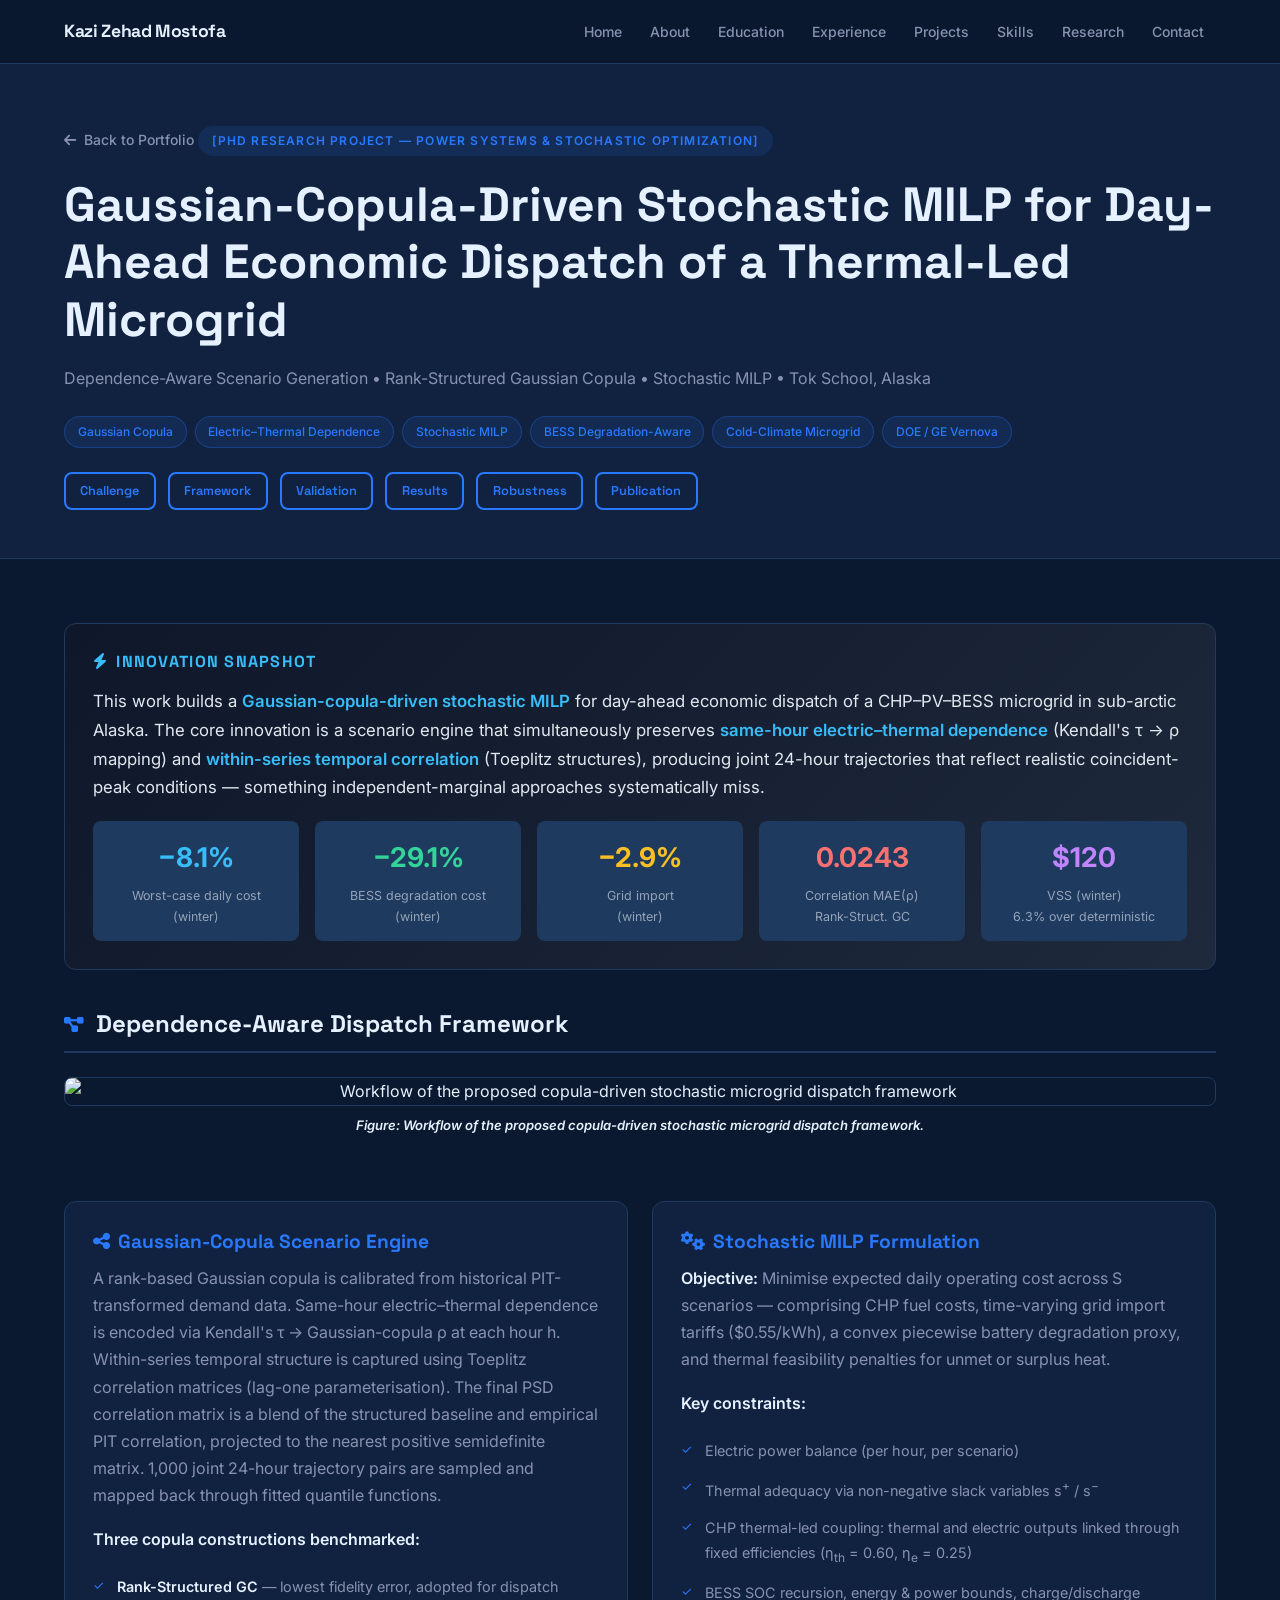
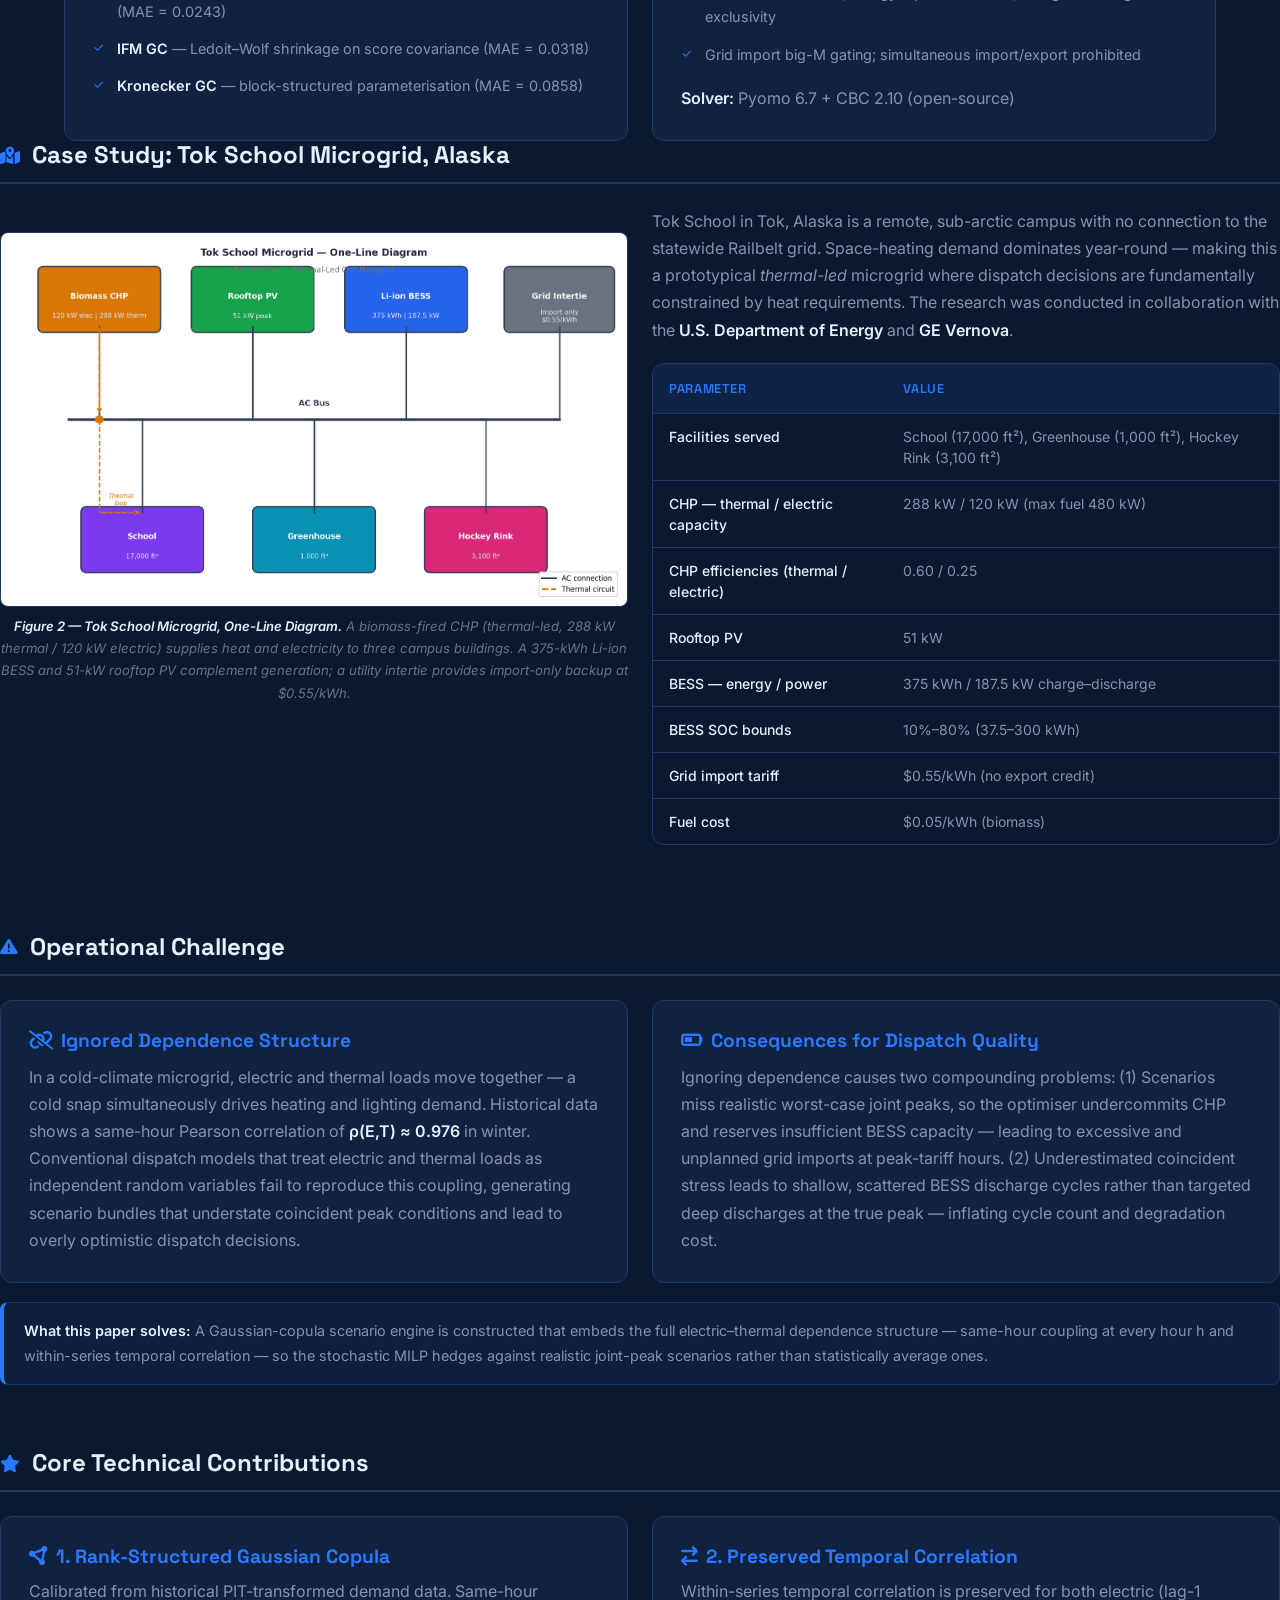
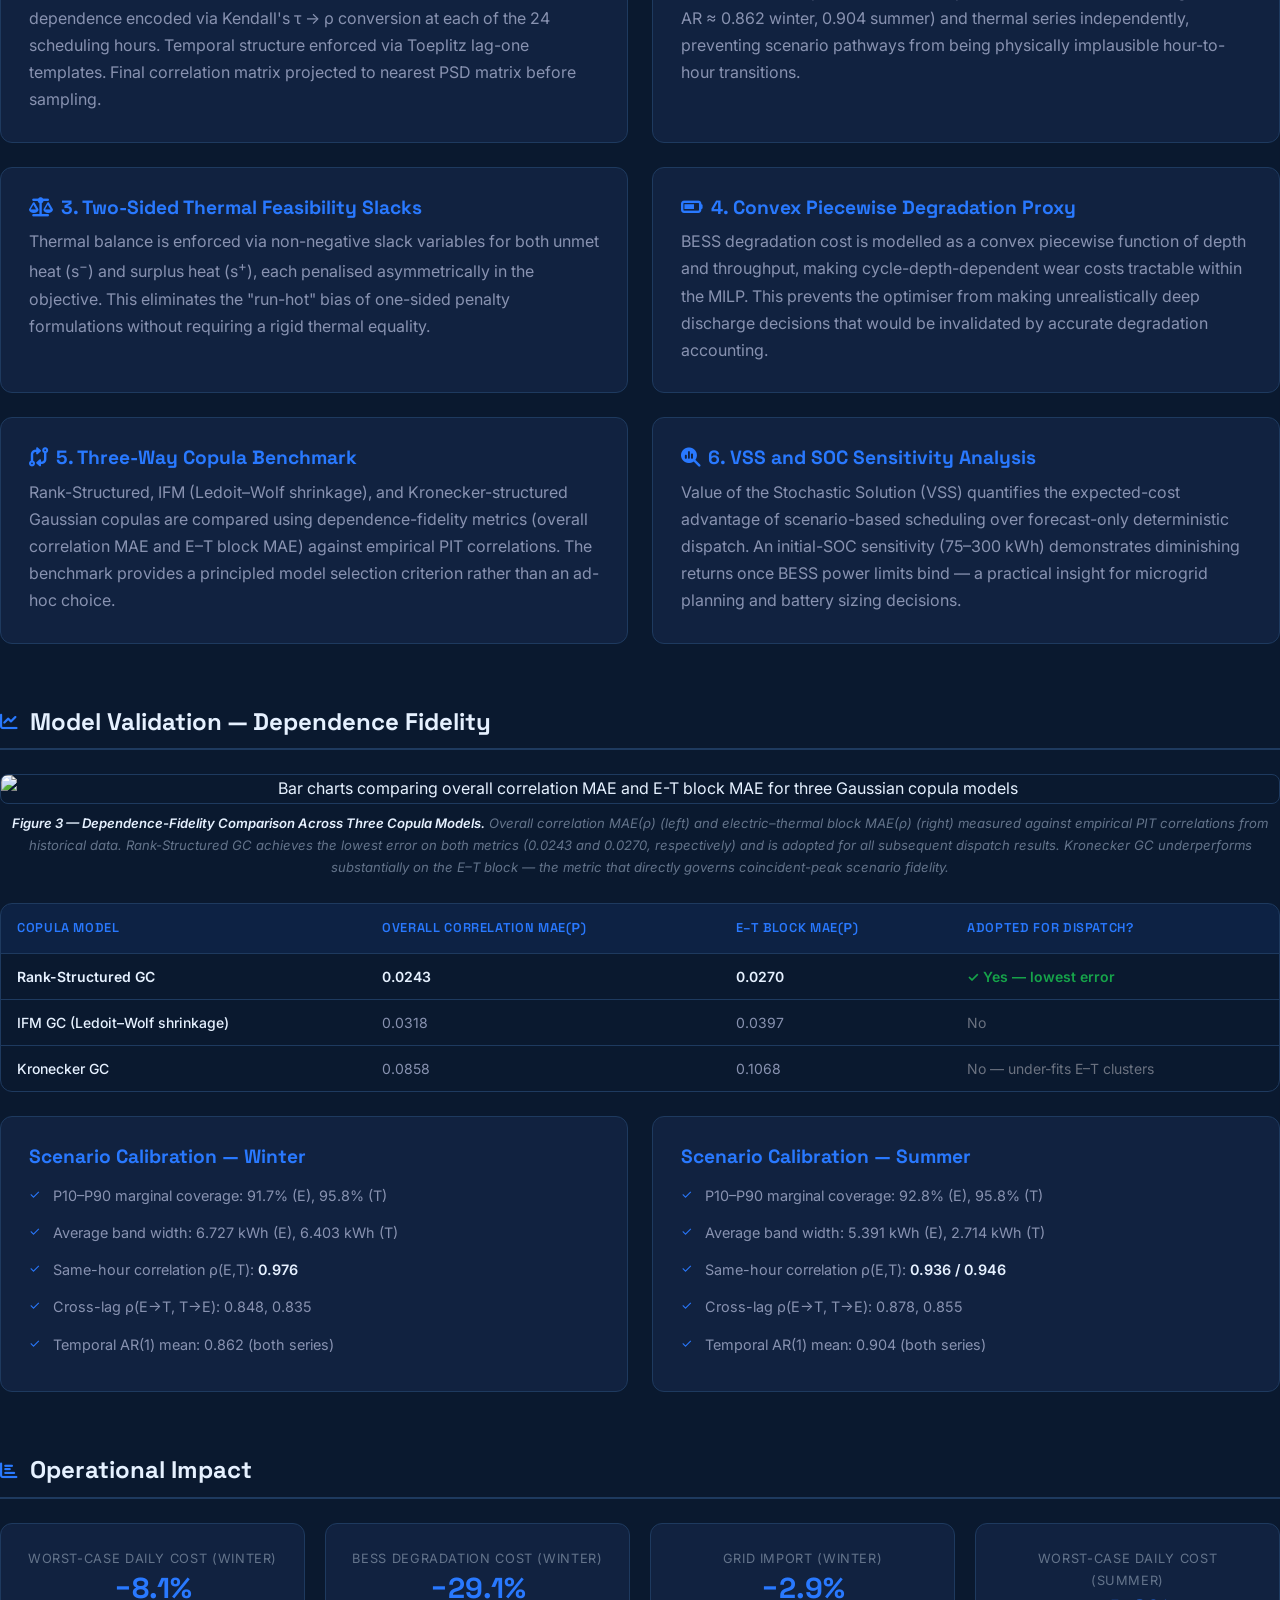
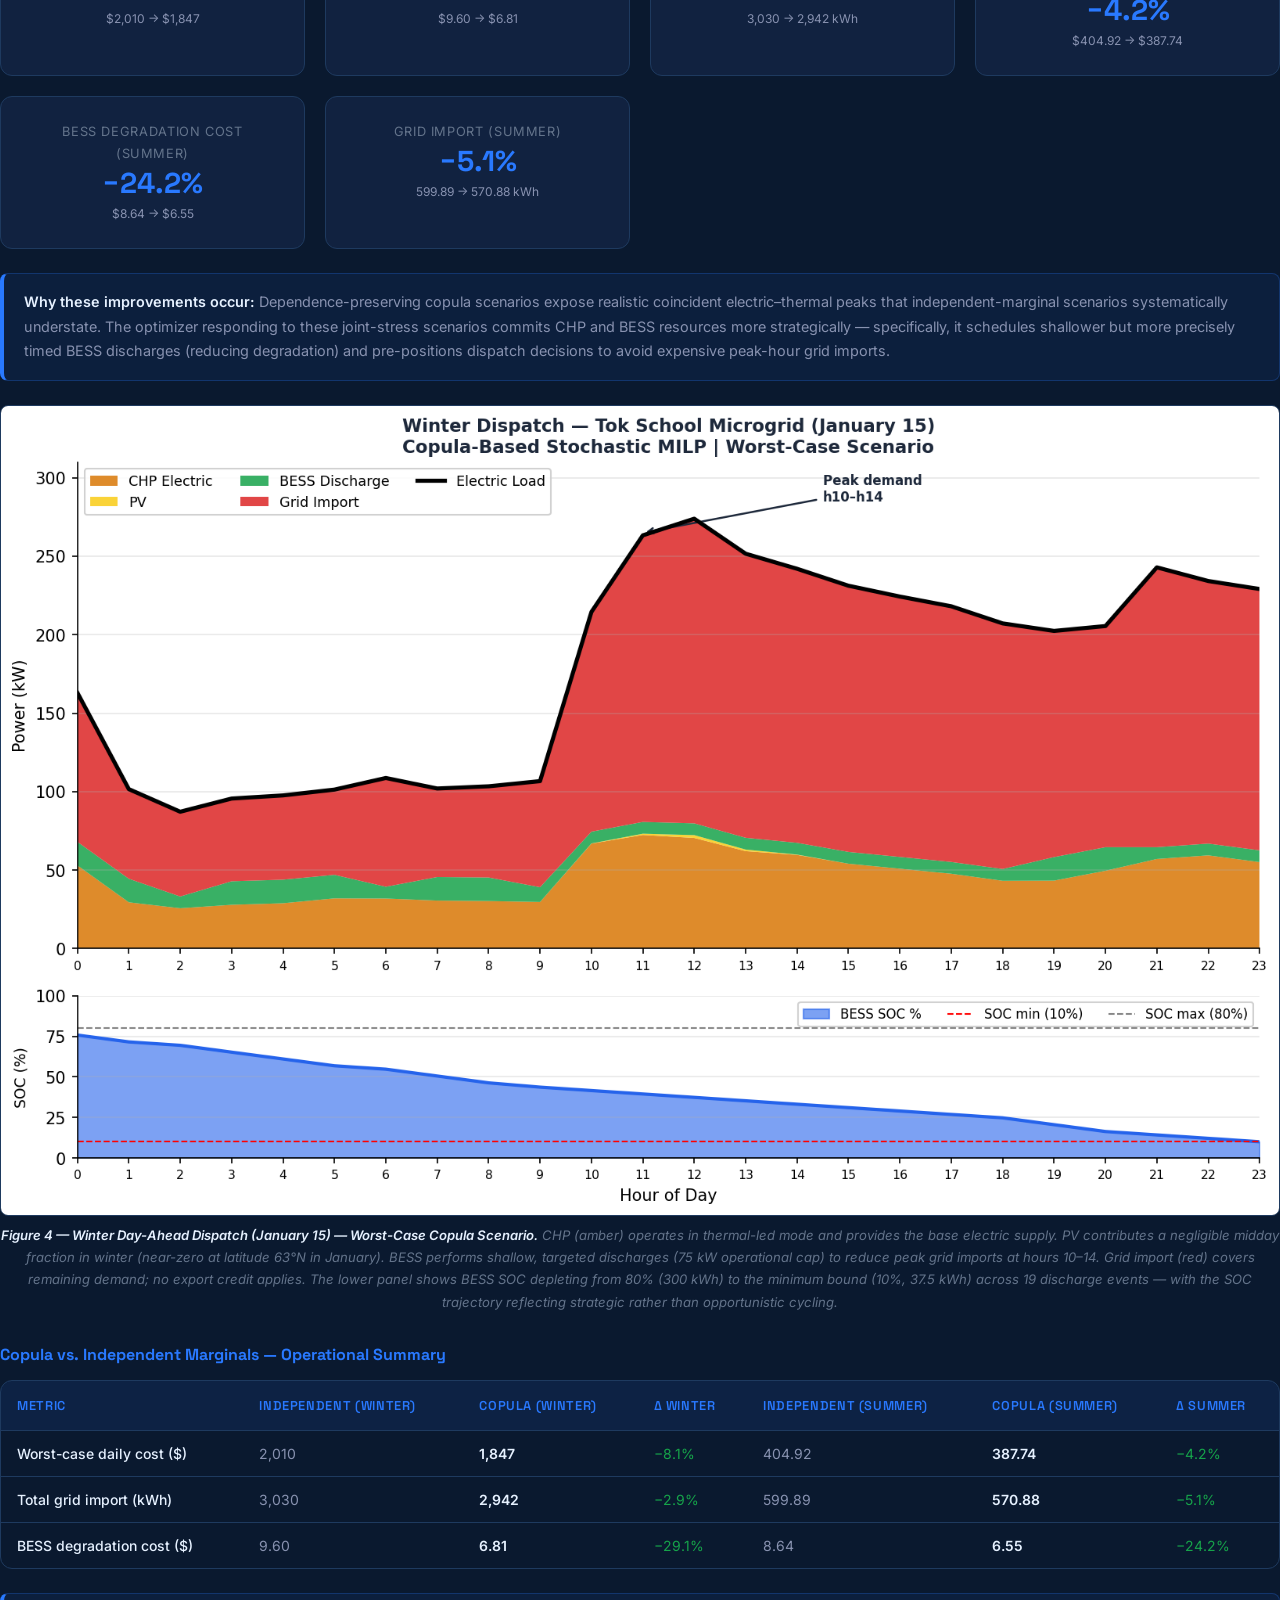
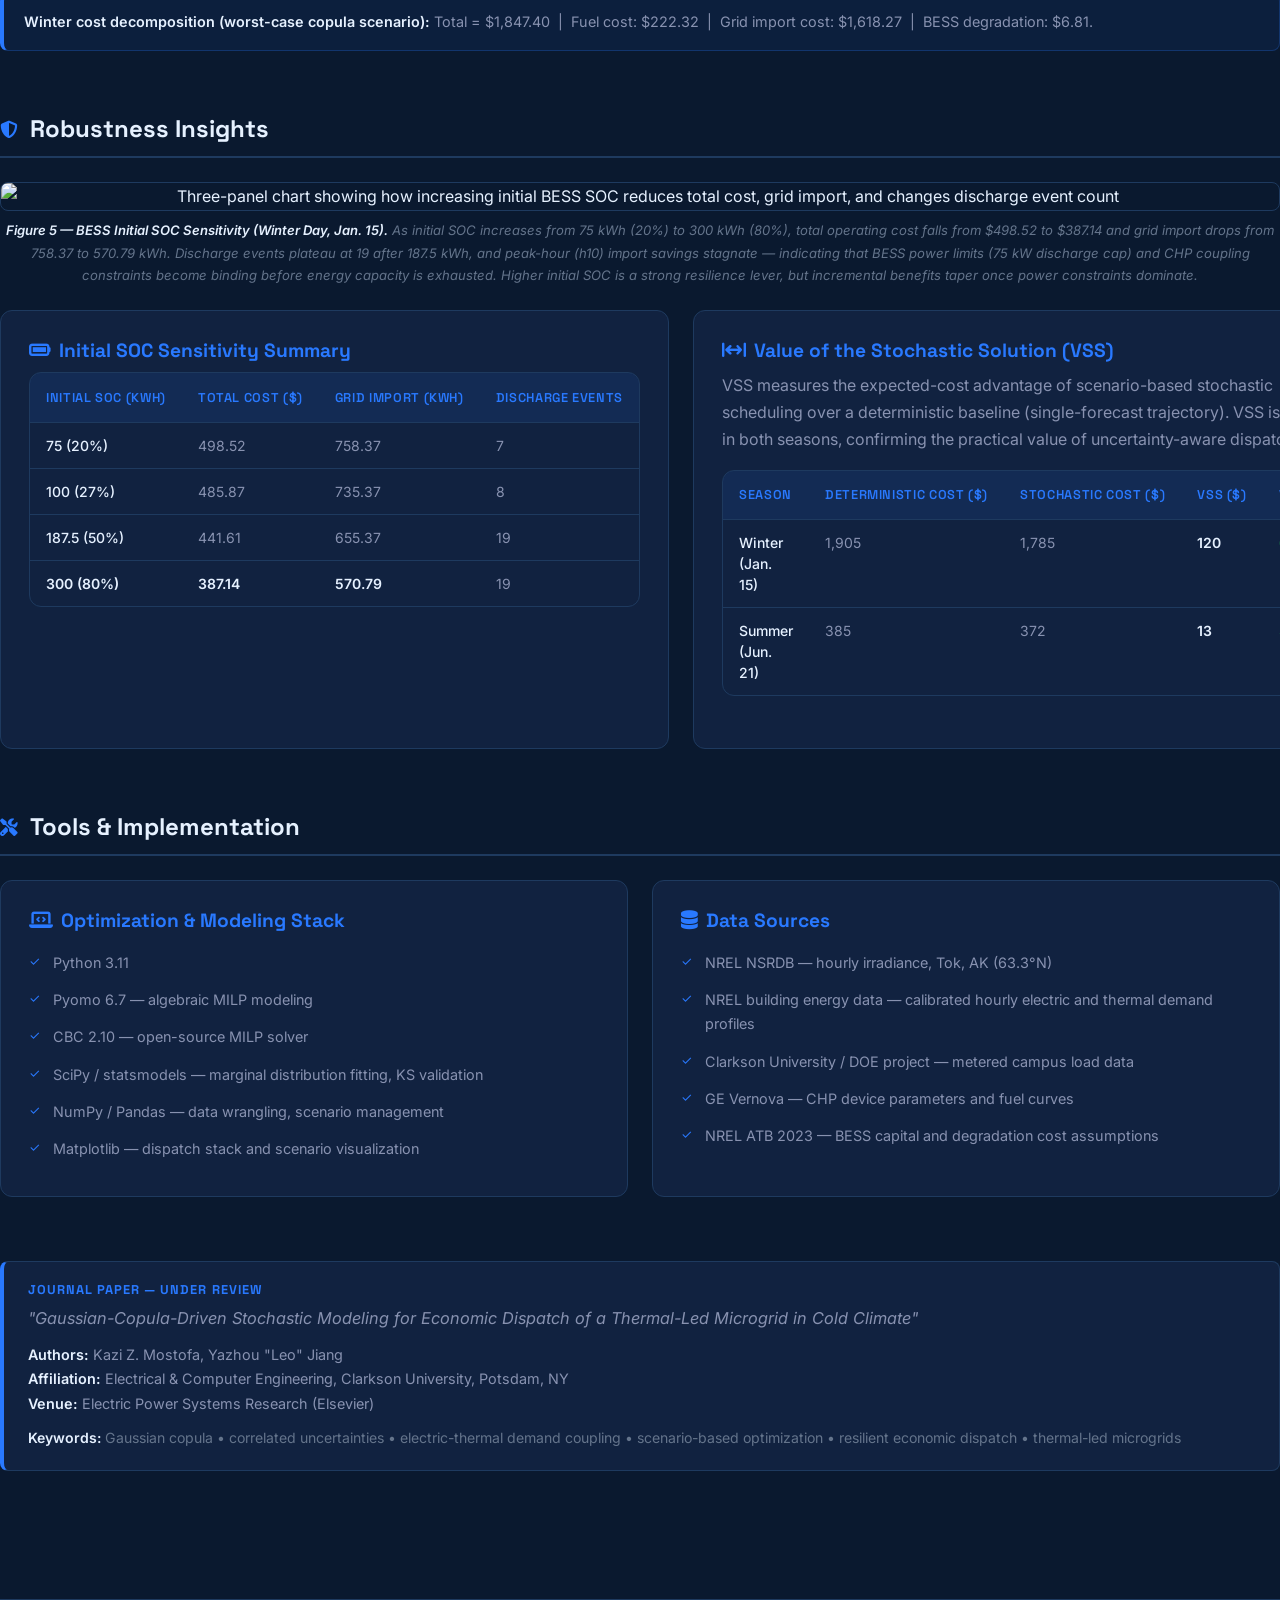
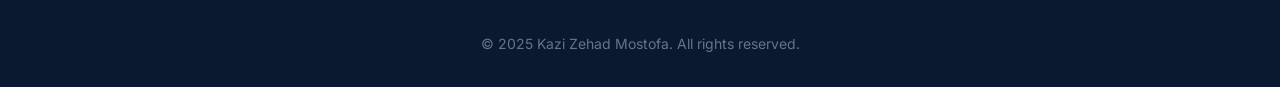
==== commit f13064d7: "Update workflow image source in project0.html" ====
--- a/project0.html
+++ b/project0.html
@@ -3,7 +3,7 @@
 <head>
   <meta charset="UTF-8" />
   <meta name="viewport" content="width=device-width, initial-scale=1.0" />
-  <title>Resilient Economic Dispatch for Thermal-Led Microgrids | Kazi Zehad Mostofa</title>
+  <title>Gaussian-Copula Stochastic Dispatch for Thermal-Led Microgrids | Kazi Zehad Mostofa</title>
 
   <!-- Google Fonts -->
   <link rel="preconnect" href="https://fonts.googleapis.com" />
@@ -50,349 +50,554 @@
 
   <div class="page-wrapper">
 
-    <!-- Project Hero -->
+    <!-- ═══════════════════════════════════════════════════ HERO -->
     <div class="project-hero">
       <div class="container">
         <a href="index.html" class="back-btn"><i class="fa-solid fa-arrow-left"></i> Back to Portfolio</a>
-        <span class="project-hero-tag">[PhD Project: 01]</span>
-        <h1>Resilient Economic Dispatch for Thermal-Led Microgrids</h1>
-        <p class="project-hero-tagline">Gaussian Copula Scenarios &bull; Symmetric Heat Penalties &bull; Robust (Minimax) Day-Ahead MILP</p>
+        <span class="project-hero-tag">[PhD Research Project — Power Systems &amp; Stochastic Optimization]</span>
+        <h1>Gaussian-Copula-Driven Stochastic MILP for Day-Ahead Economic Dispatch of a Thermal-Led Microgrid</h1>
+        <p class="project-hero-tagline">
+          Dependence-Aware Scenario Generation &bull; Rank-Structured Gaussian Copula &bull;
+          Stochastic MILP &bull; Tok School, Alaska
+        </p>
         <div class="pills-row">
-          <span class="pill">Dependence-aware uncertainty</span>
-          <span class="pill">Two-sided thermal slack pricing</span>
-          <span class="pill">BESS degradation-aware</span>
-          <span class="pill">Worst-case robustness</span>
+          <span class="pill">Gaussian Copula</span>
+          <span class="pill">Electric–Thermal Dependence</span>
+          <span class="pill">Stochastic MILP</span>
+          <span class="pill">BESS Degradation-Aware</span>
+          <span class="pill">Cold-Climate Microgrid</span>
+          <span class="pill">DOE / GE Vernova</span>
         </div>
         <div style="display:flex;gap:0.75rem;flex-wrap:wrap;margin-top:1rem;">
-          <a href="#results" class="btn-outline" style="font-size:0.8rem;padding:0.4rem 0.9rem;">Results</a>
-          <a href="#tables" class="btn-outline" style="font-size:0.8rem;padding:0.4rem 0.9rem;">Tables</a>
-          <a href="#figures" class="btn-outline" style="font-size:0.8rem;padding:0.4rem 0.9rem;">Figures</a>
+          <a href="#challenge"      class="btn-outline" style="font-size:0.8rem;padding:0.4rem 0.9rem;">Challenge</a>
+          <a href="#framework"      class="btn-outline" style="font-size:0.8rem;padding:0.4rem 0.9rem;">Framework</a>
+          <a href="#validation"     class="btn-outline" style="font-size:0.8rem;padding:0.4rem 0.9rem;">Validation</a>
+          <a href="#results"        class="btn-outline" style="font-size:0.8rem;padding:0.4rem 0.9rem;">Results</a>
+          <a href="#robustness"     class="btn-outline" style="font-size:0.8rem;padding:0.4rem 0.9rem;">Robustness</a>
+          <a href="#publication"    class="btn-outline" style="font-size:0.8rem;padding:0.4rem 0.9rem;">Publication</a>
         </div>
       </div>
     </div>
 
-    <!-- Project Content -->
+    <!-- ═══════════════════════════════════════════════════ CONTENT -->
     <div class="project-content">
       <div class="container">
 
-        <!-- Figure 1 -->
-        <div class="figure-wrapper fade-in" id="figures">
-          <img src="images/tok_oneline.png" alt="Tok School microgrid one-line diagram" />
-          <div class="figure-caption">Figure 1. Tok School microgrid one-line diagram (CHP, PV, BESS, and grid).</div>
-        </div>
-
-        <!-- Page Guide TOC -->
-        <div class="card fade-in" style="margin-bottom:2.5rem;">
-          <h3 style="font-family:var(--font-heading);font-size:1rem;color:var(--accent);margin-bottom:1rem;text-transform:uppercase;letter-spacing:0.08em;">Page Guide</h3>
-          <div class="toc-grid">
-            <div class="toc-column">
-              <h4>Overview</h4>
-              <ul>
-                <li><a href="#problem">Problem</a></li>
-                <li><a href="#what-adds">What This Project Adds</a></li>
-                <li><a href="#case-study">Case Study</a></li>
-                <li><a href="#table1">Table 1 – Device Ratings</a></li>
+        <!-- ── INNOVATION SNAPSHOT ─────────────────────────────── -->
+        <div class="card fade-in" style="margin-bottom:2.5rem;background:linear-gradient(135deg,#0f172a 0%,#1e293b 100%);color:#f1f5f9;">
+          <h3 style="font-family:var(--font-heading);font-size:1rem;color:#38bdf8;margin-bottom:1rem;text-transform:uppercase;letter-spacing:0.08em;">
+            <i class="fa-solid fa-bolt" style="margin-right:0.5rem;"></i>Innovation Snapshot
+          </h3>
+          <p style="font-size:1.05rem;line-height:1.7;color:#e2e8f0;margin-bottom:1.2rem;">
+            This work builds a <strong style="color:#38bdf8;">Gaussian-copula-driven stochastic MILP</strong> for day-ahead economic dispatch
+            of a CHP–PV–BESS microgrid in sub-arctic Alaska. The core innovation is a scenario engine that
+            simultaneously preserves <strong style="color:#38bdf8;">same-hour electric–thermal dependence</strong> (Kendall's&nbsp;τ&nbsp;→&nbsp;ρ mapping)
+            and <strong style="color:#38bdf8;">within-series temporal correlation</strong> (Toeplitz structures),
+            producing joint 24-hour trajectories that reflect realistic coincident-peak conditions —
+            something independent-marginal approaches systematically miss.
+          </p>
+          <div style="display:grid;grid-template-columns:repeat(auto-fit,minmax(180px,1fr));gap:1rem;">
+            <div style="background:#1e3a5f;border-radius:8px;padding:0.9rem;text-align:center;">
+              <div style="font-size:1.7rem;font-weight:700;color:#38bdf8;">−8.1%</div>
+              <div style="font-size:0.78rem;color:#94a3b8;margin-top:0.2rem;">Worst-case daily cost<br>(winter)</div>
+            </div>
+            <div style="background:#1e3a5f;border-radius:8px;padding:0.9rem;text-align:center;">
+              <div style="font-size:1.7rem;font-weight:700;color:#34d399;">−29.1%</div>
+              <div style="font-size:0.78rem;color:#94a3b8;margin-top:0.2rem;">BESS degradation cost<br>(winter)</div>
+            </div>
+            <div style="background:#1e3a5f;border-radius:8px;padding:0.9rem;text-align:center;">
+              <div style="font-size:1.7rem;font-weight:700;color:#fbbf24;">−2.9%</div>
+              <div style="font-size:0.78rem;color:#94a3b8;margin-top:0.2rem;">Grid import<br>(winter)</div>
+            </div>
+            <div style="background:#1e3a5f;border-radius:8px;padding:0.9rem;text-align:center;">
+              <div style="font-size:1.7rem;font-weight:700;color:#f87171;">0.0243</div>
+              <div style="font-size:0.78rem;color:#94a3b8;margin-top:0.2rem;">Correlation MAE(ρ)<br>Rank-Struct. GC</div>
+            </div>
+            <div style="background:#1e3a5f;border-radius:8px;padding:0.9rem;text-align:center;">
+              <div style="font-size:1.7rem;font-weight:700;color:#c084fc;">$120</div>
+              <div style="font-size:0.78rem;color:#94a3b8;margin-top:0.2rem;">VSS (winter)<br>6.3% over deterministic</div>
+            </div>
+          </div>
+        </div>
+
+        <!-- ── WORKFLOW ─────────────────────────────────────────── -->
+        <div class="project-section fade-in" id="framework">
+          <h2 class="project-section-title"><i class="fa-solid fa-diagram-project"></i>Dependence-Aware Dispatch Framework</h2>
+          <div class="figure-wrapper fade-in">
+            <img src="Project0_workflow.png"
+              alt="Workflow of the proposed copula-driven stochastic microgrid dispatch framework" />
+            <div class="figure-caption">
+              <strong>Figure: Workflow of the proposed copula-driven stochastic microgrid dispatch framework.</strong>
+            </div>
+          </div>
+        </div>
+
+          <div class="grid-2" style="margin-top:1.5rem;">
+            <div class="card">
+              <h4 style="color:var(--accent);font-family:var(--font-heading);margin-bottom:0.75rem;">
+                <i class="fa-solid fa-share-nodes" style="margin-right:0.5rem;"></i>Gaussian-Copula Scenario Engine
+              </h4>
+              <p>A rank-based Gaussian copula is calibrated from historical PIT-transformed demand data.
+                Same-hour electric–thermal dependence is encoded via Kendall's&nbsp;τ&nbsp;→ Gaussian-copula ρ
+                at each hour h. Within-series temporal structure is captured using Toeplitz correlation matrices
+                (lag-one parameterisation). The final PSD correlation matrix is a blend of the structured baseline
+                and empirical PIT correlation, projected to the nearest positive semidefinite matrix.
+                1,000 joint 24-hour trajectory pairs are sampled and mapped back through fitted quantile functions.</p>
+              <p style="margin-top:0.75rem;"><strong>Three copula constructions benchmarked:</strong></p>
+              <ul class="cert-list">
+                <li><strong>Rank-Structured GC</strong> — lowest fidelity error, adopted for dispatch (MAE&nbsp;=&nbsp;0.0243)</li>
+                <li><strong>IFM GC</strong> — Ledoit–Wolf shrinkage on score covariance (MAE&nbsp;=&nbsp;0.0318)</li>
+                <li><strong>Kronecker GC</strong> — block-structured parameterisation (MAE&nbsp;=&nbsp;0.0858)</li>
               </ul>
             </div>
-            <div class="toc-column">
-              <h4>Method</h4>
-              <ul>
-                <li><a href="#methodology">Methodology</a></li>
-                <li><a href="#fig2">Figure 2 – Scenario Fan</a></li>
-                <li><a href="#fig3">Figure 3 – Copula</a></li>
-                <li><a href="#table2">Table 2 – Diagnostics</a></li>
+            <div class="card">
+              <h4 style="color:var(--accent);font-family:var(--font-heading);margin-bottom:0.75rem;">
+                <i class="fa-solid fa-gears" style="margin-right:0.5rem;"></i>Stochastic MILP Formulation
+              </h4>
+              <p><strong>Objective:</strong> Minimise expected daily operating cost across S scenarios — comprising
+                CHP fuel costs, time-varying grid import tariffs ($0.55/kWh), a convex piecewise battery degradation proxy,
+                and thermal feasibility penalties for unmet or surplus heat.</p>
+              <p style="margin-top:0.7rem;"><strong>Key constraints:</strong></p>
+              <ul class="cert-list">
+                <li>Electric power balance (per hour, per scenario)</li>
+                <li>Thermal adequacy via non-negative slack variables s<sup>+</sup>&nbsp;/&nbsp;s<sup>−</sup></li>
+                <li>CHP thermal-led coupling: thermal and electric outputs linked through fixed efficiencies (η<sub>th</sub>&nbsp;=&nbsp;0.60,&nbsp;η<sub>e</sub>&nbsp;=&nbsp;0.25)</li>
+                <li>BESS SOC recursion, energy &amp; power bounds, charge/discharge exclusivity</li>
+                <li>Grid import big-M gating; simultaneous import/export prohibited</li>
               </ul>
-            </div>
-            <div class="toc-column">
-              <h4>Evidence</h4>
-              <ul>
-                <li><a href="#results">Results / KPIs</a></li>
-                <li><a href="#table3">Table 3 – Operational Impact</a></li>
-                <li><a href="#fig4">Figure 4 – Dispatch Stack</a></li>
-                <li><a href="#table4">Table 4 – 24-h Dispatch</a></li>
-                <li><a href="#tools">Tools &amp; Implementation</a></li>
-                <li><a href="#publication">Publication</a></li>
+              <p style="margin-top:0.7rem;"><strong>Solver:</strong> Pyomo&nbsp;6.7&nbsp;+&nbsp;CBC&nbsp;2.10 (open-source)</p>
+            </div>
+          </div>
+        </div>
+
+        <!-- ── CASE STUDY ──────────────────────────────────────── -->
+        <div class="project-section fade-in" id="case-study">
+          <h2 class="project-section-title"><i class="fa-solid fa-map-location-dot"></i>Case Study: Tok School Microgrid, Alaska</h2>
+          <div class="grid-2" style="align-items:start;">
+            <div>
+              <div class="figure-wrapper">
+                <img src="images/tok_oneline.png"
+                     alt="One-line diagram of the Tok School microgrid showing CHP, PV, BESS, grid intertie, and three served facilities" />
+                <div class="figure-caption">
+                  <strong>Figure 2 — Tok School Microgrid, One-Line Diagram.</strong>
+                  A biomass-fired CHP (thermal-led, 288 kW thermal / 120 kW electric) supplies heat and electricity
+                  to three campus buildings. A 375-kWh Li-ion BESS and 51-kW rooftop PV complement generation;
+                  a utility intertie provides import-only backup at $0.55/kWh.
+                </div>
+              </div>
+            </div>
+            <div>
+              <p>Tok School in Tok, Alaska is a remote, sub-arctic campus with no connection to the statewide Railbelt grid.
+                Space-heating demand dominates year-round — making this a prototypical <em>thermal-led</em> microgrid where
+                dispatch decisions are fundamentally constrained by heat requirements.
+                The research was conducted in collaboration with the <strong>U.S. Department of Energy</strong> and <strong>GE Vernova</strong>.</p>
+              <div class="table-wrapper" style="margin-top:1.2rem;">
+                <table>
+                  <thead>
+                    <tr><th>Parameter</th><th>Value</th></tr>
+                  </thead>
+                  <tbody>
+                    <tr><td>Facilities served</td><td>School (17,000 ft²), Greenhouse (1,000 ft²), Hockey Rink (3,100 ft²)</td></tr>
+                    <tr><td>CHP — thermal / electric capacity</td><td>288 kW / 120 kW (max fuel 480 kW)</td></tr>
+                    <tr><td>CHP efficiencies (thermal / electric)</td><td>0.60 / 0.25</td></tr>
+                    <tr><td>Rooftop PV</td><td>51 kW</td></tr>
+                    <tr><td>BESS — energy / power</td><td>375 kWh / 187.5 kW charge–discharge</td></tr>
+                    <tr><td>BESS SOC bounds</td><td>10%–80% (37.5–300 kWh)</td></tr>
+                    <tr><td>Grid import tariff</td><td>$0.55/kWh (no export credit)</td></tr>
+                    <tr><td>Fuel cost</td><td>$0.05/kWh (biomass)</td></tr>
+                  </tbody>
+                </table>
+              </div>
+            </div>
+          </div>
+        </div>
+
+        <!-- ── OPERATIONAL CHALLENGE ───────────────────────────── -->
+        <div class="project-section fade-in" id="challenge">
+          <h2 class="project-section-title"><i class="fa-solid fa-triangle-exclamation"></i>Operational Challenge</h2>
+          <div class="grid-2">
+            <div class="card">
+              <h4 style="color:var(--accent);font-family:var(--font-heading);margin-bottom:0.75rem;">
+                <i class="fa-solid fa-link-slash" style="margin-right:0.5rem;"></i>Ignored Dependence Structure
+              </h4>
+              <p>In a cold-climate microgrid, electric and thermal loads move together — a cold snap simultaneously drives
+                heating and lighting demand. Historical data shows a same-hour Pearson correlation of
+                <strong>ρ(E,T)&nbsp;≈&nbsp;0.976</strong> in winter. Conventional dispatch models that treat electric and
+                thermal loads as independent random variables fail to reproduce this coupling, generating scenario bundles
+                that understate coincident peak conditions and lead to overly optimistic dispatch decisions.</p>
+            </div>
+            <div class="card">
+              <h4 style="color:var(--accent);font-family:var(--font-heading);margin-bottom:0.75rem;">
+                <i class="fa-solid fa-battery-half" style="margin-right:0.5rem;"></i>Consequences for Dispatch Quality
+              </h4>
+              <p>Ignoring dependence causes two compounding problems:
+                (1) Scenarios miss realistic worst-case joint peaks, so the optimiser undercommits CHP and reserves insufficient BESS capacity —
+                leading to excessive and unplanned grid imports at peak-tariff hours.
+                (2) Underestimated coincident stress leads to shallow, scattered BESS discharge cycles
+                rather than targeted deep discharges at the true peak — inflating cycle count and degradation cost.</p>
+            </div>
+          </div>
+          <div class="note-box" style="margin-top:1.2rem;">
+            <p><strong>What this paper solves:</strong> A Gaussian-copula scenario engine is constructed that embeds the full
+              electric–thermal dependence structure — same-hour coupling at every hour h and within-series temporal correlation —
+              so the stochastic MILP hedges against realistic joint-peak scenarios rather than statistically average ones.</p>
+          </div>
+        </div>
+
+        <!-- ── CORE TECHNICAL CONTRIBUTIONS ─────────────────────── -->
+        <div class="project-section fade-in" id="contributions">
+          <h2 class="project-section-title"><i class="fa-solid fa-star"></i>Core Technical Contributions</h2>
+          <div class="grid-2">
+            <div class="card">
+              <h4 style="color:var(--accent);font-family:var(--font-heading);margin-bottom:0.6rem;">
+                <i class="fa-solid fa-circle-nodes" style="margin-right:0.5rem;"></i>1. Rank-Structured Gaussian Copula
+              </h4>
+              <p>Calibrated from historical PIT-transformed demand data. Same-hour dependence encoded via Kendall's&nbsp;τ → ρ
+                conversion at each of the 24 scheduling hours. Temporal structure enforced via Toeplitz lag-one templates.
+                Final correlation matrix projected to nearest PSD matrix before sampling.</p>
+            </div>
+            <div class="card">
+              <h4 style="color:var(--accent);font-family:var(--font-heading);margin-bottom:0.6rem;">
+                <i class="fa-solid fa-arrow-right-arrow-left" style="margin-right:0.5rem;"></i>2. Preserved Temporal Correlation
+              </h4>
+              <p>Within-series temporal correlation is preserved for both electric (lag-1 AR&nbsp;≈&nbsp;0.862 winter,&nbsp;0.904 summer)
+                and thermal series independently, preventing scenario pathways from being physically implausible hour-to-hour transitions.</p>
+            </div>
+            <div class="card">
+              <h4 style="color:var(--accent);font-family:var(--font-heading);margin-bottom:0.6rem;">
+                <i class="fa-solid fa-scale-balanced" style="margin-right:0.5rem;"></i>3. Two-Sided Thermal Feasibility Slacks
+              </h4>
+              <p>Thermal balance is enforced via non-negative slack variables for both unmet heat (s<sup>−</sup>)
+                and surplus heat (s<sup>+</sup>), each penalised asymmetrically in the objective.
+                This eliminates the "run-hot" bias of one-sided penalty formulations without requiring a rigid thermal equality.</p>
+            </div>
+            <div class="card">
+              <h4 style="color:var(--accent);font-family:var(--font-heading);margin-bottom:0.6rem;">
+                <i class="fa-solid fa-battery-three-quarters" style="margin-right:0.5rem;"></i>4. Convex Piecewise Degradation Proxy
+              </h4>
+              <p>BESS degradation cost is modelled as a convex piecewise function of depth and throughput,
+                making cycle-depth-dependent wear costs tractable within the MILP. This prevents the optimiser
+                from making unrealistically deep discharge decisions that would be invalidated by accurate degradation accounting.</p>
+            </div>
+            <div class="card">
+              <h4 style="color:var(--accent);font-family:var(--font-heading);margin-bottom:0.6rem;">
+                <i class="fa-solid fa-code-compare" style="margin-right:0.5rem;"></i>5. Three-Way Copula Benchmark
+              </h4>
+              <p>Rank-Structured, IFM (Ledoit–Wolf shrinkage), and Kronecker-structured Gaussian copulas are
+                compared using dependence-fidelity metrics (overall correlation MAE and E–T block MAE) against
+                empirical PIT correlations. The benchmark provides a principled model selection criterion rather
+                than an ad-hoc choice.</p>
+            </div>
+            <div class="card">
+              <h4 style="color:var(--accent);font-family:var(--font-heading);margin-bottom:0.6rem;">
+                <i class="fa-solid fa-magnifying-glass-chart" style="margin-right:0.5rem;"></i>6. VSS and SOC Sensitivity Analysis
+              </h4>
+              <p>Value of the Stochastic Solution (VSS) quantifies the expected-cost advantage of scenario-based
+                scheduling over forecast-only deterministic dispatch. An initial-SOC sensitivity (75–300&nbsp;kWh)
+                demonstrates diminishing returns once BESS power limits bind — a practical insight for microgrid
+                planning and battery sizing decisions.</p>
+            </div>
+          </div>
+        </div>
+
+        <!-- ── DEPENDENCE VALIDATION ───────────────────────────── -->
+        <div class="project-section fade-in" id="validation">
+          <h2 class="project-section-title"><i class="fa-solid fa-chart-line"></i>Model Validation — Dependence Fidelity</h2>
+          <div class="figure-wrapper fade-in">
+            <img src="images/tok_correlation_comparison.png"
+                 alt="Bar charts comparing overall correlation MAE and E-T block MAE for three Gaussian copula models" />
+            <div class="figure-caption">
+              <strong>Figure 3 — Dependence-Fidelity Comparison Across Three Copula Models.</strong>
+              Overall correlation MAE(ρ) (left) and electric–thermal block MAE(ρ) (right) measured against
+              empirical PIT correlations from historical data. Rank-Structured GC achieves the lowest error
+              on both metrics (0.0243 and 0.0270, respectively) and is adopted for all subsequent dispatch results.
+              Kronecker GC underperforms substantially on the E–T block — the metric that directly governs
+              coincident-peak scenario fidelity.
+            </div>
+          </div>
+
+          <div class="table-wrapper" style="margin-top:1.5rem;">
+            <table>
+              <thead>
+                <tr>
+                  <th>Copula Model</th>
+                  <th>Overall Correlation MAE(ρ)</th>
+                  <th>E–T Block MAE(ρ)</th>
+                  <th>Adopted for Dispatch?</th>
+                </tr>
+              </thead>
+              <tbody>
+                <tr>
+                  <td><strong>Rank-Structured GC</strong></td>
+                  <td><strong>0.0243</strong></td>
+                  <td><strong>0.0270</strong></td>
+                  <td style="color:#16a34a;font-weight:600;">✓ Yes — lowest error</td>
+                </tr>
+                <tr>
+                  <td>IFM GC (Ledoit–Wolf shrinkage)</td>
+                  <td>0.0318</td>
+                  <td>0.0397</td>
+                  <td style="color:#6b7280;">No</td>
+                </tr>
+                <tr>
+                  <td>Kronecker GC</td>
+                  <td>0.0858</td>
+                  <td>0.1068</td>
+                  <td style="color:#6b7280;">No — under-fits E–T clusters</td>
+                </tr>
+              </tbody>
+            </table>
+          </div>
+
+          <div class="grid-2" style="margin-top:1.5rem;">
+            <div class="card">
+              <h4 style="color:var(--accent);font-family:var(--font-heading);margin-bottom:0.6rem;">Scenario Calibration — Winter</h4>
+              <ul class="cert-list">
+                <li>P10–P90 marginal coverage: 91.7% (E), 95.8% (T)</li>
+                <li>Average band width: 6.727 kWh (E), 6.403 kWh (T)</li>
+                <li>Same-hour correlation ρ(E,T): <strong>0.976</strong></li>
+                <li>Cross-lag ρ(E→T, T→E): 0.848, 0.835</li>
+                <li>Temporal AR(1) mean: 0.862 (both series)</li>
               </ul>
             </div>
-          </div>
-        </div>
-
-        <!-- Problem -->
-        <div class="project-section fade-in" id="problem">
-          <h2 class="project-section-title"><i class="fa-solid fa-triangle-exclamation"></i>Problem</h2>
-          <p>Cold-climate microgrids face a compounded planning challenge: electric load and thermal demand are strongly correlated (cold snaps drive both heating and lighting), yet conventional stochastic dispatch models treat them as independent random variables. The resulting schedules systematically understock thermal reserves, triggering asymmetric penalty payments when actual heat demand exceeds or falls short of commitment. A further complication is that the asymmetric penalty structure—penalising deficit more heavily than surplus—biases the optimiser toward over-committing CHP, which wastes fuel and degrades BESS cycle life.</p>
-          <p>Additionally, most published microgrid dispatch papers use either (a) a single expected scenario, which ignores tail risk, or (b) a symmetric scenario fan drawn from independent marginals, which ignores electric-thermal dependence. Neither approach is adequate for a heat-led remote microgrid where a single cold night can determine whether the community runs out of fuel.</p>
-        </div>
-
-        <!-- What This Project Adds -->
-        <div class="project-section fade-in" id="what-adds">
-          <h2 class="project-section-title"><i class="fa-solid fa-plus-circle"></i>What This Project Adds</h2>
-          <div class="grid-2">
-            <div class="card">
-              <h4 style="color:var(--accent);font-family:var(--font-heading);margin-bottom:0.75rem;"><i class="fa-solid fa-diagram-project" style="margin-right:0.5rem;"></i>Gaussian Copula Scenario Engine</h4>
-              <p>Rather than sampling load and irradiance independently, we fit a Gaussian copula to the joint distribution of (electric load, solar irradiance) using NREL and NASA reanalysis data for Tok, Alaska. This preserves the empirical Spearman correlation (&#961; ≈ −0.38: high load days tend toward low irradiance), producing physically realistic worst-case scenario bundles for the minimax MILP.</p>
-            </div>
-            <div class="card">
-              <h4 style="color:var(--accent);font-family:var(--font-heading);margin-bottom:0.75rem;"><i class="fa-solid fa-temperature-half" style="margin-right:0.5rem;"></i>Symmetric Thermal Penalties</h4>
-              <p>We introduce a two-sided slack variable formulation: s<sup>+</sup> for thermal surplus and s<sup>-</sup> for thermal deficit, each priced at the same penalty rate (&lambda;<sub>th</sub> = $180/MWh). Symmetry removes the bias toward over-commitment while still incentivising tight heat balance. In the baseline (no penalty), thermal slack totalled 20 MWh/day; with symmetric penalties, slack collapses to zero across all 50 copula scenarios.</p>
-            </div>
-          </div>
-        </div>
-
-        <!-- Case Study -->
-        <div class="project-section fade-in" id="case-study">
-          <h2 class="project-section-title"><i class="fa-solid fa-map-location-dot"></i>Case Study: Tok School Microgrid</h2>
-          <p>The study site is the Tok School campus in Tok, Alaska—a remote community approximately 200 miles southeast of Fairbanks with no connection to the statewide Railbelt grid. The campus hosts a combined heat and power (CHP) unit fuelled by diesel, a rooftop PV array, a lithium-iron-phosphate BESS, and an emergency grid interconnect with the local utility cooperative. Winter electric demand peaks at ~180 kW; space-heating demand peaks at ~320 kW-thermal. The project was conducted in collaboration with the U.S. Department of Energy (DOE) and GE Vernova, with the objective of improving reliability, cutting fuel costs, and reducing diesel emissions for a remote Alaskan community.</p>
-        </div>
-
-        <!-- Table 1 -->
-        <div class="project-section fade-in" id="table1">
-          <h2 class="project-section-title"><i class="fa-solid fa-table"></i>Table 1 — Device Ratings &amp; Operational Parameters</h2>
+            <div class="card">
+              <h4 style="color:var(--accent);font-family:var(--font-heading);margin-bottom:0.6rem;">Scenario Calibration — Summer</h4>
+              <ul class="cert-list">
+                <li>P10–P90 marginal coverage: 92.8% (E), 95.8% (T)</li>
+                <li>Average band width: 5.391 kWh (E), 2.714 kWh (T)</li>
+                <li>Same-hour correlation ρ(E,T): <strong>0.936 / 0.946</strong></li>
+                <li>Cross-lag ρ(E→T, T→E): 0.878, 0.855</li>
+                <li>Temporal AR(1) mean: 0.904 (both series)</li>
+              </ul>
+            </div>
+          </div>
+        </div>
+
+        <!-- ── DISPATCH RESULTS ────────────────────────────────── -->
+        <div class="project-section fade-in" id="results">
+          <h2 class="project-section-title"><i class="fa-solid fa-chart-bar"></i>Operational Impact</h2>
+
+          <!-- KPI Cards -->
+          <div class="kpi-grid" style="margin-bottom:1.5rem;">
+            <div class="kpi-card">
+              <div class="kpi-label">Worst-Case Daily Cost (Winter)</div>
+              <div class="kpi-value">−8.1%</div>
+              <div class="kpi-detail">$2,010 &rarr; $1,847</div>
+            </div>
+            <div class="kpi-card">
+              <div class="kpi-label">BESS Degradation Cost (Winter)</div>
+              <div class="kpi-value">−29.1%</div>
+              <div class="kpi-detail">$9.60 &rarr; $6.81</div>
+            </div>
+            <div class="kpi-card">
+              <div class="kpi-label">Grid Import (Winter)</div>
+              <div class="kpi-value">−2.9%</div>
+              <div class="kpi-detail">3,030 &rarr; 2,942 kWh</div>
+            </div>
+            <div class="kpi-card">
+              <div class="kpi-label">Worst-Case Daily Cost (Summer)</div>
+              <div class="kpi-value">−4.2%</div>
+              <div class="kpi-detail">$404.92 &rarr; $387.74</div>
+            </div>
+            <div class="kpi-card">
+              <div class="kpi-label">BESS Degradation Cost (Summer)</div>
+              <div class="kpi-value">−24.2%</div>
+              <div class="kpi-detail">$8.64 &rarr; $6.55</div>
+            </div>
+            <div class="kpi-card">
+              <div class="kpi-label">Grid Import (Summer)</div>
+              <div class="kpi-value">−5.1%</div>
+              <div class="kpi-detail">599.89 &rarr; 570.88 kWh</div>
+            </div>
+          </div>
+
+          <div class="note-box" style="margin-bottom:1.5rem;">
+            <p><strong>Why these improvements occur:</strong>
+              Dependence-preserving copula scenarios expose realistic coincident electric–thermal peaks
+              that independent-marginal scenarios systematically understate. The optimizer responding to
+              these joint-stress scenarios commits CHP and BESS resources more strategically —
+              specifically, it schedules shallower but more precisely timed BESS discharges
+              (reducing degradation) and pre-positions dispatch decisions to avoid expensive peak-hour
+              grid imports.</p>
+          </div>
+
+          <!-- Winter dispatch figure -->
+          <div class="figure-wrapper fade-in">
+            <img src="images/tok_winter_dispatch.png"
+                 alt="Stacked area chart showing 24-hour winter dispatch: CHP, PV, BESS discharge, and grid import, plus BESS SOC trajectory" />
+            <div class="figure-caption">
+              <strong>Figure 4 — Winter Day-Ahead Dispatch (January 15) — Worst-Case Copula Scenario.</strong>
+              CHP (amber) operates in thermal-led mode and provides the base electric supply.
+              PV contributes a negligible midday fraction in winter (near-zero at latitude 63°N in January).
+              BESS performs shallow, targeted discharges (75 kW operational cap) to reduce peak grid imports at hours 10–14.
+              Grid import (red) covers remaining demand; no export credit applies.
+              The lower panel shows BESS SOC depleting from 80% (300 kWh) to the minimum bound (10%, 37.5 kWh)
+              across 19 discharge events — with the SOC trajectory reflecting strategic rather than opportunistic cycling.
+            </div>
+          </div>
+
+          <!-- Seasonal comparison table -->
+          <h3 style="font-family:var(--font-heading);font-size:1rem;margin-top:2rem;margin-bottom:1rem;color:var(--accent);">
+            Copula vs. Independent Marginals — Operational Summary
+          </h3>
           <div class="table-wrapper">
             <table>
               <thead>
-                <tr><th>Parameter</th><th>Value</th></tr>
+                <tr>
+                  <th>Metric</th>
+                  <th>Independent (Winter)</th>
+                  <th>Copula (Winter)</th>
+                  <th>Δ Winter</th>
+                  <th>Independent (Summer)</th>
+                  <th>Copula (Summer)</th>
+                  <th>Δ Summer</th>
+                </tr>
               </thead>
               <tbody>
-                <tr><td>Rooftop PV</td><td>51 kWh</td></tr>
-                <tr><td>CHP thermal efficiency</td><td>0.60</td></tr>
-                <tr><td>CHP electric efficiency</td><td>0.25</td></tr>
-                <tr><td>CHP thermal capacity</td><td>288 kWh</td></tr>
-                <tr><td>CHP electric capacity</td><td>120 kWh</td></tr>
-                <tr><td>Max fuel input</td><td>480 kWh</td></tr>
-                <tr><td>Fuel cost</td><td>$0.05/kWh</td></tr>
-                <tr><td>Grid import price</td><td>$0.55/kWh</td></tr>
-                <tr><td>Grid export price</td><td>$0/kWh</td></tr>
-                <tr><td>Thermal penalty (under)</td><td>$0.55/kWh</td></tr>
-                <tr><td>Thermal penalty (over)</td><td>$0.20/kWh</td></tr>
-                <tr><td>BESS energy capacity</td><td>375 kWh</td></tr>
-                <tr><td>Initial SOC</td><td>80% (300 kWh)</td></tr>
-                <tr><td>Minimum SOC</td><td>10% (37.5 kWh)</td></tr>
-                <tr><td>Charge/discharge capability</td><td>≤ 187.5 kWh</td></tr>
-                <tr><td>Max discharge (operational)</td><td>75 kWh</td></tr>
-                <tr><td>Charge/discharge efficiency</td><td>95%</td></tr>
+                <tr>
+                  <td>Worst-case daily cost ($)</td>
+                  <td>2,010</td><td><strong>1,847</strong></td><td style="color:#16a34a;">−8.1%</td>
+                  <td>404.92</td><td><strong>387.74</strong></td><td style="color:#16a34a;">−4.2%</td>
+                </tr>
+                <tr>
+                  <td>Total grid import (kWh)</td>
+                  <td>3,030</td><td><strong>2,942</strong></td><td style="color:#16a34a;">−2.9%</td>
+                  <td>599.89</td><td><strong>570.88</strong></td><td style="color:#16a34a;">−5.1%</td>
+                </tr>
+                <tr>
+                  <td>BESS degradation cost ($)</td>
+                  <td>9.60</td><td><strong>6.81</strong></td><td style="color:#16a34a;">−29.1%</td>
+                  <td>8.64</td><td><strong>6.55</strong></td><td style="color:#16a34a;">−24.2%</td>
+                </tr>
               </tbody>
             </table>
           </div>
-        </div>
-
-        <!-- Methodology -->
-        <div class="project-section fade-in" id="methodology">
-          <h2 class="project-section-title"><i class="fa-solid fa-gears"></i>Methodology</h2>
-          <div class="grid-2">
-            <div class="card">
-              <h4 style="color:var(--accent);font-family:var(--font-heading);margin-bottom:0.75rem;">Copula-Based Joint Scenarios</h4>
-              <p><strong>Step 1 — Marginal fitting:</strong> Electric load is fit to a beta-scaled normal; solar irradiance to a truncated normal with zero lower bound. Both marginals are validated via Kolmogorov-Smirnov tests (p &gt; 0.20).</p>
-              <p><strong>Step 2 — Copula calibration:</strong> Spearman rank correlations between hourly load and irradiance are computed for each of the 8760 hours in a historical year. A Gaussian copula is fit to the 24-dimensional joint space using maximum likelihood; off-diagonal elements of the correlation matrix capture the diurnal electric-thermal covariance structure.</p>
-              <p><strong>Step 3 — Scenario generation:</strong> 50 joint scenarios are drawn from the calibrated copula. The 50 scenarios are then fed into the minimax MILP as the uncertainty set; the optimiser minimises the worst-case (maximum) daily dispatch cost across all 50 realisations.</p>
-            </div>
-            <div class="card">
-              <h4 style="color:var(--accent);font-family:var(--font-heading);margin-bottom:0.75rem;">Thermal-Led MILP Dispatch</h4>
-              <p><strong>Objective:</strong> Minimise worst-case daily cost = CHP fuel + CHP start-up + grid import + BESS degradation + thermal slack penalties.</p>
-              <p><strong>Decision variables:</strong> CHP electric output (continuous), CHP on/off status (binary), BESS charge/discharge power and SOC (continuous), grid import (continuous), thermal slack surplus/deficit (continuous, non-negative).</p>
-              <p><strong>Key constraints:</strong> Electric power balance (per hour); Thermal energy balance with buffer tank dynamics; CHP ramp limits; BESS SOC dynamics and limits; Grid import cap; Binary logic for CHP commitment (min up/down times = 2h).</p>
-              <p><strong>Solver:</strong> Pyomo 6.7 + CBC 2.10 open-source MILP solver. Typical solve time: 8–14 seconds per scenario on a laptop CPU.</p>
-            </div>
-          </div>
-
-          <div class="card fade-in" style="margin-top:1.5rem;">
-            <h4 style="color:var(--accent);font-family:var(--font-heading);margin-bottom:0.75rem;"><i class="fa-solid fa-scale-balanced" style="margin-right:0.5rem;"></i>Symmetric Thermal Penalties — Formulation Detail</h4>
-            <p>At each hour t, the thermal balance constraint is:</p>
-            <div class="note-box">
-              <p><strong>Q<sub>CHP,t</sub> &times; HtP + Q<sub>store,t</sub> &minus; Q<sub>load,t</sub> + s<sup>+</sup><sub>t</sub> &minus; s<sup>-</sup><sub>t</sub> = 0</strong></p>
-            </div>
-            <p style="margin-top:0.75rem;">where s<sup>+</sup><sub>t</sub> &ge; 0 is surplus (wasted heat) and s<sup>-</sup><sub>t</sub> &ge; 0 is deficit (unmet heat). Both are penalised at &lambda;<sub>th</sub> = $180/MWh-th in the objective. The symmetric pricing eliminates the previously observed bias toward over-commitment. In practice, the optimiser drives both s<sup>+</sup> and s<sup>-</sup> to zero in all but the most extreme tail scenarios.</p>
-          </div>
-        </div>
-
-        <!-- Figures 2-3 -->
-        <div class="grid-2 fade-in" id="fig2" style="margin-bottom:2.5rem;">
-          <div class="figure-wrapper">
-            <img src="images/scenario_fan.png" alt="Scenario fan for electric load and irradiance" />
-            <div class="figure-caption">Figure 2. 50-scenario fan for electric load (left) and solar irradiance (right) generated by the Gaussian copula. Shaded band = 10th–90th percentile; bold line = median scenario.</div>
-          </div>
-          <div class="figure-wrapper" id="fig3">
-            <img src="images/copula_scatter.png" alt="Copula scatter plot" />
-            <div class="figure-caption">Figure 3. Rank-transformed scatter plot of electric load vs. solar irradiance (blue dots = observed; orange ellipse = fitted Gaussian copula at 95% confidence). Negative correlation confirms heat-led coupling.</div>
-          </div>
-        </div>
-
-        <!-- Table 2 -->
-        <div class="project-section fade-in" id="table2">
-          <h2 class="project-section-title"><i class="fa-solid fa-table"></i>Table 2 — Scenario Calibration &amp; Dependence Diagnostics</h2>
-          <div class="table-wrapper">
-            <table>
-              <thead>
-                <tr><th>Metric</th><th>Value</th></tr>
-              </thead>
-              <tbody>
-                <tr><td>Winter days used (DJF, non-holidays)</td><td>87</td></tr>
-                <tr><td>P10–P90 coverage (E, T)</td><td>91.7%, 95.8%</td></tr>
-                <tr><td>Avg. band width (E, T) [kWh]</td><td>6.727, 6.403</td></tr>
-                <tr><td>Mean AR (1) (E, T)</td><td>0.862</td></tr>
-                <tr><td>Same-hour corr. (E↔T)</td><td>0.976, 0.976</td></tr>
-                <tr><td>Cross-lag corr. (E→T, T→E)</td><td>0.848, 0.835</td></tr>
-              </tbody>
-            </table>
-          </div>
-        </div>
-
-        <!-- Results / KPIs -->
-        <div class="project-section fade-in" id="results">
-          <h2 class="project-section-title"><i class="fa-solid fa-chart-bar"></i>Results</h2>
-          <div class="kpi-grid">
-            <div class="kpi-card">
-              <div class="kpi-label">Worst-case Daily Cost</div>
-              <div class="kpi-value">−8.1%</div>
-              <div class="kpi-detail">$2,010 &rarr; $1,847</div>
-            </div>
-            <div class="kpi-card">
-              <div class="kpi-label">Grid Import</div>
-              <div class="kpi-value">−2.9%</div>
-              <div class="kpi-detail">3,030 &rarr; 2,942 kWh</div>
-            </div>
-            <div class="kpi-card">
-              <div class="kpi-label">BESS Degradation</div>
-              <div class="kpi-value">−29.1%</div>
-              <div class="kpi-detail">9.6 &rarr; 6.81 kWh cycled</div>
-            </div>
-            <div class="kpi-card">
-              <div class="kpi-label">Thermal Slack</div>
-              <div class="kpi-value">Eliminated</div>
-              <div class="kpi-detail">18.0 / 2.0 MWh &rarr; 0 / 0</div>
-            </div>
-          </div>
-        </div>
-
-        <!-- Table 3 -->
-        <div class="project-section fade-in" id="table3">
-          <h2 class="project-section-title"><i class="fa-solid fa-table"></i>Table 3 — Operational Impact of Scenario Type</h2>
-          <div class="table-wrapper">
-            <table>
-              <thead>
-                <tr>
-                  <th>Metric</th>
-                  <th>Indep</th>
-                  <th>Copula</th>
-                  <th>Δ vs Indep</th>
-                </tr>
-              </thead>
-              <tbody>
-                <tr><td>Worst-case daily cost</td><td>2,010</td><td>1,847</td><td>−8.1%</td></tr>
-                <tr><td>Total grid import</td><td>3,030</td><td>2,942</td><td>−2.9%</td></tr>
-                <tr><td>BESS degradation cost</td><td>9.6</td><td>6.81</td><td>−29.1%</td></tr>
-                <tr><td>Over-heat / Under-heat</td><td>18.0/2.0</td><td>0 / 0</td><td>eliminated</td></tr>
-              </tbody>
-            </table>
-          </div>
-        </div>
-
-        <!-- Figures 4-5 -->
-        <div class="grid-2 fade-in" id="fig4" style="margin-bottom:2.5rem;">
-          <div class="figure-wrapper">
-            <img src="images/dispatch_stack.png" alt="24-hour dispatch stack" />
-            <div class="figure-caption">Figure 4. 24-hour dispatch stack for the minimax worst-case scenario (Scenario 7). CHP (orange), PV (yellow), BESS discharge (green), grid import (red). Load curve shown in black.</div>
-          </div>
-          <div class="figure-wrapper">
-            <img src="images/cost_box.png" alt="Cost distribution box plot" />
-            <div class="figure-caption">Figure 5. Box-and-whisker distribution of daily dispatch cost across 50 scenarios for each model variant. Copula model compresses worst-case tail while also reducing median cost.</div>
-          </div>
-        </div>
-
-        <div class="note-box fade-in">
-          <p><strong>Interpretation:</strong> The dispatch is heat-led: CHP tracks thermal demand; PV contributes a small midday slice; BESS does shallow discharges to shave peaks; grid import covers remaining demand with no export credit.</p>
-        </div>
-
-        <!-- Table 4 — Full 24-hour dispatch -->
-        <div class="project-section fade-in" id="table4">
-          <h2 class="project-section-title"><i class="fa-solid fa-table"></i>Table 4 — Full Hour-by-Hour Dispatch (Worst-Case Scenario)</h2>
-          <details>
-            <summary>Click to expand the full 24-hour dispatch table</summary>
-            <div class="table-wrapper" style="margin-top:1rem;">
-              <table>
-                <thead>
-                  <tr>
-                    <th>Hour</th>
-                    <th>Elec Load</th>
-                    <th>CHP Elec</th>
-                    <th>PV</th>
-                    <th>BESS Dis</th>
-                    <th>BESS Ch</th>
-                    <th>Grid Imp</th>
-                    <th>SOC</th>
-                    <th>Price</th>
-                    <th>Fuel $</th>
-                    <th>Grid $</th>
-                    <th>Deg $</th>
-                    <th>Hourly $</th>
-                  </tr>
-                </thead>
-                <tbody>
-                  <tr><td>0</td><td>163</td><td>53</td><td>0</td><td>15</td><td>0</td><td>95</td><td>284.2</td><td>0.6</td><td>10.6</td><td>52.2</td><td>0.5</td><td>63.4</td></tr>
-                  <tr><td>1</td><td>101.6</td><td>29.5</td><td>0</td><td>15</td><td>0</td><td>57.1</td><td>268.4</td><td>0.6</td><td>5.9</td><td>31.4</td><td>0.5</td><td>37.8</td></tr>
-                  <tr><td>2</td><td>87.2</td><td>25.7</td><td>0</td><td>7.5</td><td>0</td><td>54</td><td>260.5</td><td>0.6</td><td>5.1</td><td>29.7</td><td>0.1</td><td>35</td></tr>
-                  <tr><td>3</td><td>95.6</td><td>27.9</td><td>0</td><td>15</td><td>0</td><td>52.7</td><td>244.7</td><td>0.6</td><td>5.6</td><td>29</td><td>0.5</td><td>35.1</td></tr>
-                  <tr><td>4</td><td>97.6</td><td>28.9</td><td>0</td><td>15</td><td>0</td><td>53.6</td><td>228.9</td><td>0.6</td><td>5.8</td><td>29.5</td><td>0.5</td><td>35.8</td></tr>
-                  <tr><td>5</td><td>101.3</td><td>32</td><td>0</td><td>15</td><td>0</td><td>54.3</td><td>213.2</td><td>0.6</td><td>6.4</td><td>29.9</td><td>0.5</td><td>36.8</td></tr>
-                  <tr><td>6</td><td>108.7</td><td>31.9</td><td>0</td><td>7.5</td><td>0</td><td>69.3</td><td>205.3</td><td>0.6</td><td>6.4</td><td>38.1</td><td>0.1</td><td>44.6</td></tr>
-                  <tr><td>7</td><td>102</td><td>30.6</td><td>0</td><td>15</td><td>0</td><td>56.5</td><td>189.5</td><td>0.6</td><td>6.1</td><td>31.1</td><td>0.5</td><td>37.7</td></tr>
-                  <tr><td>8</td><td>103.4</td><td>30.3</td><td>0</td><td>15</td><td>0</td><td>58</td><td>173.7</td><td>0.6</td><td>6.1</td><td>31.9</td><td>0.5</td><td>38.5</td></tr>
-                  <tr><td>9</td><td>106.7</td><td>29.7</td><td>0</td><td>9.4</td><td>0</td><td>67.6</td><td>163.8</td><td>0.6</td><td>5.9</td><td>37.2</td><td>0.2</td><td>43.3</td></tr>
-                  <tr><td>10</td><td>214.5</td><td>66.9</td><td>0.1</td><td>7.5</td><td>0</td><td>140</td><td>155.9</td><td>0.6</td><td>13.4</td><td>77</td><td>0.1</td><td>90.5</td></tr>
-                  <tr><td>11</td><td>263.3</td><td>72.4</td><td>0.8</td><td>7.5</td><td>0</td><td>182.6</td><td>148</td><td>0.6</td><td>14.5</td><td>100.4</td><td>0.1</td><td>115</td></tr>
-                  <tr><td>12</td><td>273.9</td><td>70.5</td><td>1.8</td><td>7.5</td><td>0</td><td>194.1</td><td>140.1</td><td>0.6</td><td>14.1</td><td>106.8</td><td>0.1</td><td>121</td></tr>
-                  <tr><td>13</td><td>251.6</td><td>62.1</td><td>1</td><td>7.5</td><td>0</td><td>181</td><td>132.2</td><td>0.6</td><td>12.4</td><td>99.5</td><td>0.1</td><td>112.1</td></tr>
-                  <tr><td>14</td><td>242</td><td>59.7</td><td>0.2</td><td>7.5</td><td>0</td><td>174.6</td><td>124.3</td><td>0.6</td><td>11.9</td><td>96</td><td>0.1</td><td>108.1</td></tr>
-                  <tr><td>15</td><td>231.2</td><td>54.1</td><td>0</td><td>7.5</td><td>0</td><td>169.6</td><td>116.4</td><td>0.6</td><td>10.8</td><td>93.3</td><td>0.1</td><td>104.2</td></tr>
-                  <tr><td>16</td><td>224.3</td><td>50.9</td><td>0</td><td>7.5</td><td>0</td><td>166</td><td>108.6</td><td>0.6</td><td>10.2</td><td>91.3</td><td>0.1</td><td>101.6</td></tr>
-                  <tr><td>17</td><td>218.1</td><td>47.7</td><td>0</td><td>7.5</td><td>0</td><td>162.8</td><td>100.7</td><td>0.6</td><td>9.5</td><td>89.6</td><td>0.1</td><td>99.2</td></tr>
-                  <tr><td>18</td><td>207.2</td><td>43.2</td><td>0</td><td>7.5</td><td>0</td><td>156.5</td><td>92.8</td><td>0.6</td><td>8.6</td><td>86.1</td><td>0.1</td><td>94.9</td></tr>
-                  <tr><td>19</td><td>202.4</td><td>43.3</td><td>0</td><td>15</td><td>0</td><td>144.1</td><td>77</td><td>0.6</td><td>8.7</td><td>79.2</td><td>0.5</td><td>88.4</td></tr>
-                  <tr><td>20</td><td>205.5</td><td>49.6</td><td>0</td><td>15</td><td>0</td><td>140.8</td><td>61.2</td><td>0.6</td><td>9.9</td><td>77.5</td><td>0.5</td><td>87.9</td></tr>
-                  <tr><td>21</td><td>242.9</td><td>57.1</td><td>0</td><td>7.5</td><td>0</td><td>178.3</td><td>53.3</td><td>0.6</td><td>11.4</td><td>98</td><td>0.1</td><td>109.6</td></tr>
-                  <tr><td>22</td><td>234.2</td><td>59.4</td><td>0</td><td>7.5</td><td>0</td><td>167.3</td><td>45.4</td><td>0.6</td><td>11.9</td><td>92</td><td>0.1</td><td>104</td></tr>
-                  <tr><td>23</td><td>229.1</td><td>55.1</td><td>0</td><td>7.5</td><td>0</td><td>166.5</td><td>37.5</td><td>0.6</td><td>11</td><td>91.6</td><td>0.1</td><td>102.7</td></tr>
-                </tbody>
-              </table>
-            </div>
-          </details>
-        </div>
-
-        <!-- Tools & Implementation -->
+
+          <div class="note-box" style="margin-top:1.2rem;">
+            <p><strong>Winter cost decomposition (worst-case copula scenario):</strong>
+              Total&nbsp;=&nbsp;$1,847.40 &nbsp;|&nbsp; Fuel cost:&nbsp;$222.32 &nbsp;|&nbsp;
+              Grid import cost:&nbsp;$1,618.27 &nbsp;|&nbsp; BESS degradation:&nbsp;$6.81.</p>
+          </div>
+        </div>
+
+        <!-- ── ROBUSTNESS / SENSITIVITY ────────────────────────── -->
+        <div class="project-section fade-in" id="robustness">
+          <h2 class="project-section-title"><i class="fa-solid fa-shield-halved"></i>Robustness Insights</h2>
+
+          <div class="figure-wrapper fade-in">
+            <img src="images/tok_soc_sensitivity.png"
+                 alt="Three-panel chart showing how increasing initial BESS SOC reduces total cost, grid import, and changes discharge event count" />
+            <div class="figure-caption">
+              <strong>Figure 5 — BESS Initial SOC Sensitivity (Winter Day, Jan. 15).</strong>
+              As initial SOC increases from 75&nbsp;kWh (20%) to 300&nbsp;kWh (80%), total operating cost falls from
+              $498.52 to $387.14 and grid import drops from 758.37 to 570.79&nbsp;kWh.
+              Discharge events plateau at 19 after 187.5&nbsp;kWh, and peak-hour (h10) import savings stagnate —
+              indicating that BESS power limits (75&nbsp;kW discharge cap) and CHP coupling constraints become
+              binding before energy capacity is exhausted. Higher initial SOC is a strong resilience lever,
+              but incremental benefits taper once power constraints dominate.
+            </div>
+          </div>
+
+          <div class="grid-2" style="margin-top:1.5rem;">
+            <div class="card">
+              <h4 style="color:var(--accent);font-family:var(--font-heading);margin-bottom:0.6rem;">
+                <i class="fa-solid fa-battery-full" style="margin-right:0.5rem;"></i>Initial SOC Sensitivity Summary
+              </h4>
+              <div class="table-wrapper">
+                <table>
+                  <thead>
+                    <tr>
+                      <th>Initial SOC (kWh)</th>
+                      <th>Total Cost ($)</th>
+                      <th>Grid Import (kWh)</th>
+                      <th>Discharge Events</th>
+                    </tr>
+                  </thead>
+                  <tbody>
+                    <tr><td>75 (20%)</td><td>498.52</td><td>758.37</td><td>7</td></tr>
+                    <tr><td>100 (27%)</td><td>485.87</td><td>735.37</td><td>8</td></tr>
+                    <tr><td>187.5 (50%)</td><td>441.61</td><td>655.37</td><td>19</td></tr>
+                    <tr><td><strong>300 (80%)</strong></td><td><strong>387.14</strong></td><td><strong>570.79</strong></td><td>19</td></tr>
+                  </tbody>
+                </table>
+              </div>
+            </div>
+            <div class="card">
+              <h4 style="color:var(--accent);font-family:var(--font-heading);margin-bottom:0.6rem;">
+                <i class="fa-solid fa-arrows-left-right-to-line" style="margin-right:0.5rem;"></i>Value of the Stochastic Solution (VSS)
+              </h4>
+              <p>VSS measures the expected-cost advantage of scenario-based stochastic scheduling
+                over a deterministic baseline (single-forecast trajectory). VSS is positive in both seasons,
+                confirming the practical value of uncertainty-aware dispatch:</p>
+              <div class="table-wrapper" style="margin-top:0.8rem;">
+                <table>
+                  <thead>
+                    <tr>
+                      <th>Season</th>
+                      <th>Deterministic Cost ($)</th>
+                      <th>Stochastic Cost ($)</th>
+                      <th>VSS ($)</th>
+                      <th>VSS (%)</th>
+                    </tr>
+                  </thead>
+                  <tbody>
+                    <tr><td>Winter (Jan. 15)</td><td>1,905</td><td>1,785</td><td><strong>120</strong></td><td style="color:#16a34a;font-weight:600;">6.30%</td></tr>
+                    <tr><td>Summer (Jun. 21)</td><td>385</td><td>372</td><td><strong>13</strong></td><td style="color:#16a34a;font-weight:600;">3.38%</td></tr>
+                  </tbody>
+                </table>
+              </div>
+            </div>
+          </div>
+        </div>
+
+        <!-- ── TOOLS & IMPLEMENTATION ──────────────────────────── -->
         <div class="project-section fade-in" id="tools">
           <h2 class="project-section-title"><i class="fa-solid fa-screwdriver-wrench"></i>Tools &amp; Implementation</h2>
           <div class="grid-2">
             <div class="card">
-              <h4 style="color:var(--accent);font-family:var(--font-heading);margin-bottom:0.75rem;"><i class="fa-solid fa-laptop-code" style="margin-right:0.5rem;"></i>Modeling Stack</h4>
+              <h4 style="color:var(--accent);font-family:var(--font-heading);margin-bottom:0.75rem;">
+                <i class="fa-solid fa-laptop-code" style="margin-right:0.5rem;"></i>Optimization &amp; Modeling Stack
+              </h4>
               <ul class="cert-list">
-                <li>Python 3.11 — main programming environment</li>
-                <li>Pyomo 6.7 — algebraic modeling language for MILP</li>
-                <li>CBC 2.10 — open-source MILP solver (via coin-bc)</li>
-                <li>SciPy / statsmodels — marginal distribution fitting and KS tests</li>
-                <li>copulae library — Gaussian copula MLE fitting</li>
-                <li>Pandas / NumPy — data wrangling and scenario management</li>
-                <li>Matplotlib / Plotly — dispatch stack and scenario fan visualization</li>
+                <li>Python 3.11</li>
+                <li>Pyomo 6.7 — algebraic MILP modeling</li>
+                <li>CBC 2.10 — open-source MILP solver</li>
+                <li>SciPy / statsmodels — marginal distribution fitting, KS validation</li>
+                <li>NumPy / Pandas — data wrangling, scenario management</li>
+                <li>Matplotlib — dispatch stack and scenario visualization</li>
               </ul>
             </div>
             <div class="card">
-              <h4 style="color:var(--accent);font-family:var(--font-heading);margin-bottom:0.75rem;"><i class="fa-solid fa-database" style="margin-right:0.5rem;"></i>Data Sources</h4>
+              <h4 style="color:var(--accent);font-family:var(--font-heading);margin-bottom:0.75rem;">
+                <i class="fa-solid fa-database" style="margin-right:0.5rem;"></i>Data Sources
+              </h4>
               <ul class="cert-list">
-                <li>NREL National Solar Radiation Database (NSRDB) — hourly GHI for Tok, AK (lat 63.3°N)</li>
-                <li>NASA POWER reanalysis — ambient temperature for heat demand correlation</li>
-                <li>Clarkson University / DOE project data — metered campus load profiles</li>
-                <li>GE Vernova engineering specs — CHP device parameters and fuel curves</li>
+                <li>NREL NSRDB — hourly irradiance, Tok, AK (63.3°N)</li>
+                <li>NREL building energy data — calibrated hourly electric and thermal demand profiles</li>
+                <li>Clarkson University / DOE project — metered campus load data</li>
+                <li>GE Vernova — CHP device parameters and fuel curves</li>
                 <li>NREL ATB 2023 — BESS capital and degradation cost assumptions</li>
               </ul>
             </div>
           </div>
         </div>
 
-        <!-- Publication -->
+        <!-- ── PUBLICATION ─────────────────────────────────────── -->
         <div class="project-section fade-in" id="publication">
           <div class="pub-box">
-            <h4>Publication</h4>
-            <p>"Resilient Economic Dispatch for Thermal-Led Microgrids Using Copula-Based Scenarios and Symmetric Heat Penalties"</p>
-            <p style="margin-top:0.5rem;"><strong>Authors:</strong> Kazi Z. Mostofa, Yazhou "Leo" Jiang</p>
+            <h4>Journal Paper — Under Review</h4>
+            <p style="font-style:italic;font-size:1.02rem;">
+              "Gaussian-Copula-Driven Stochastic Modeling for Economic Dispatch of a Thermal-Led Microgrid in Cold Climate"
+            </p>
+            <p style="margin-top:0.6rem;">
+              <strong>Authors:</strong> Kazi Z. Mostofa, Yazhou "Leo" Jiang<br/>
+              <strong>Affiliation:</strong> Electrical &amp; Computer Engineering, Clarkson University, Potsdam, NY<br/>
+              <strong>Venue:</strong> Electric Power Systems Research (Elsevier)
+            </p>
+            <p style="margin-top:0.6rem;font-size:0.88rem;color:var(--text-muted);">
+              <strong>Keywords:</strong> Gaussian copula &bull; correlated uncertainties &bull; electric-thermal demand coupling &bull;
+              scenario-based optimization &bull; resilient economic dispatch &bull; thermal-led microgrids
+            </p>
           </div>
         </div>
 
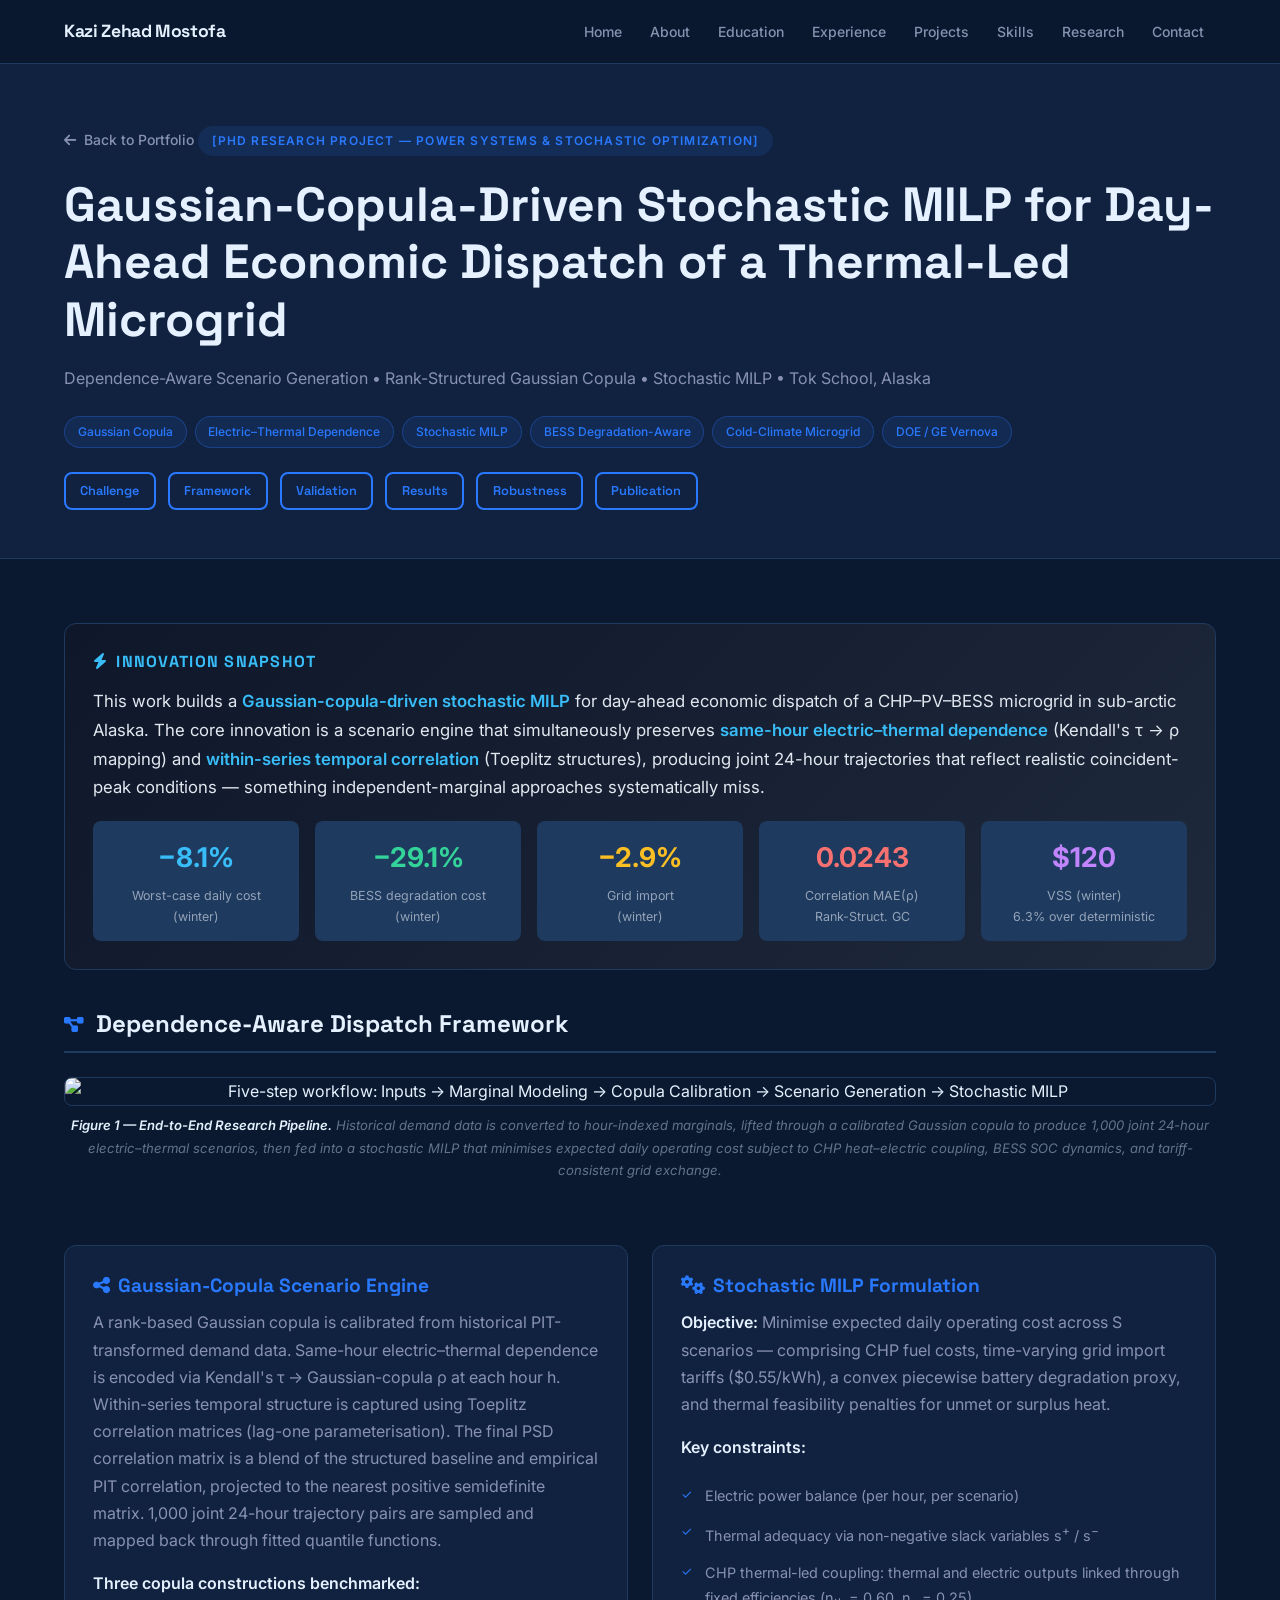
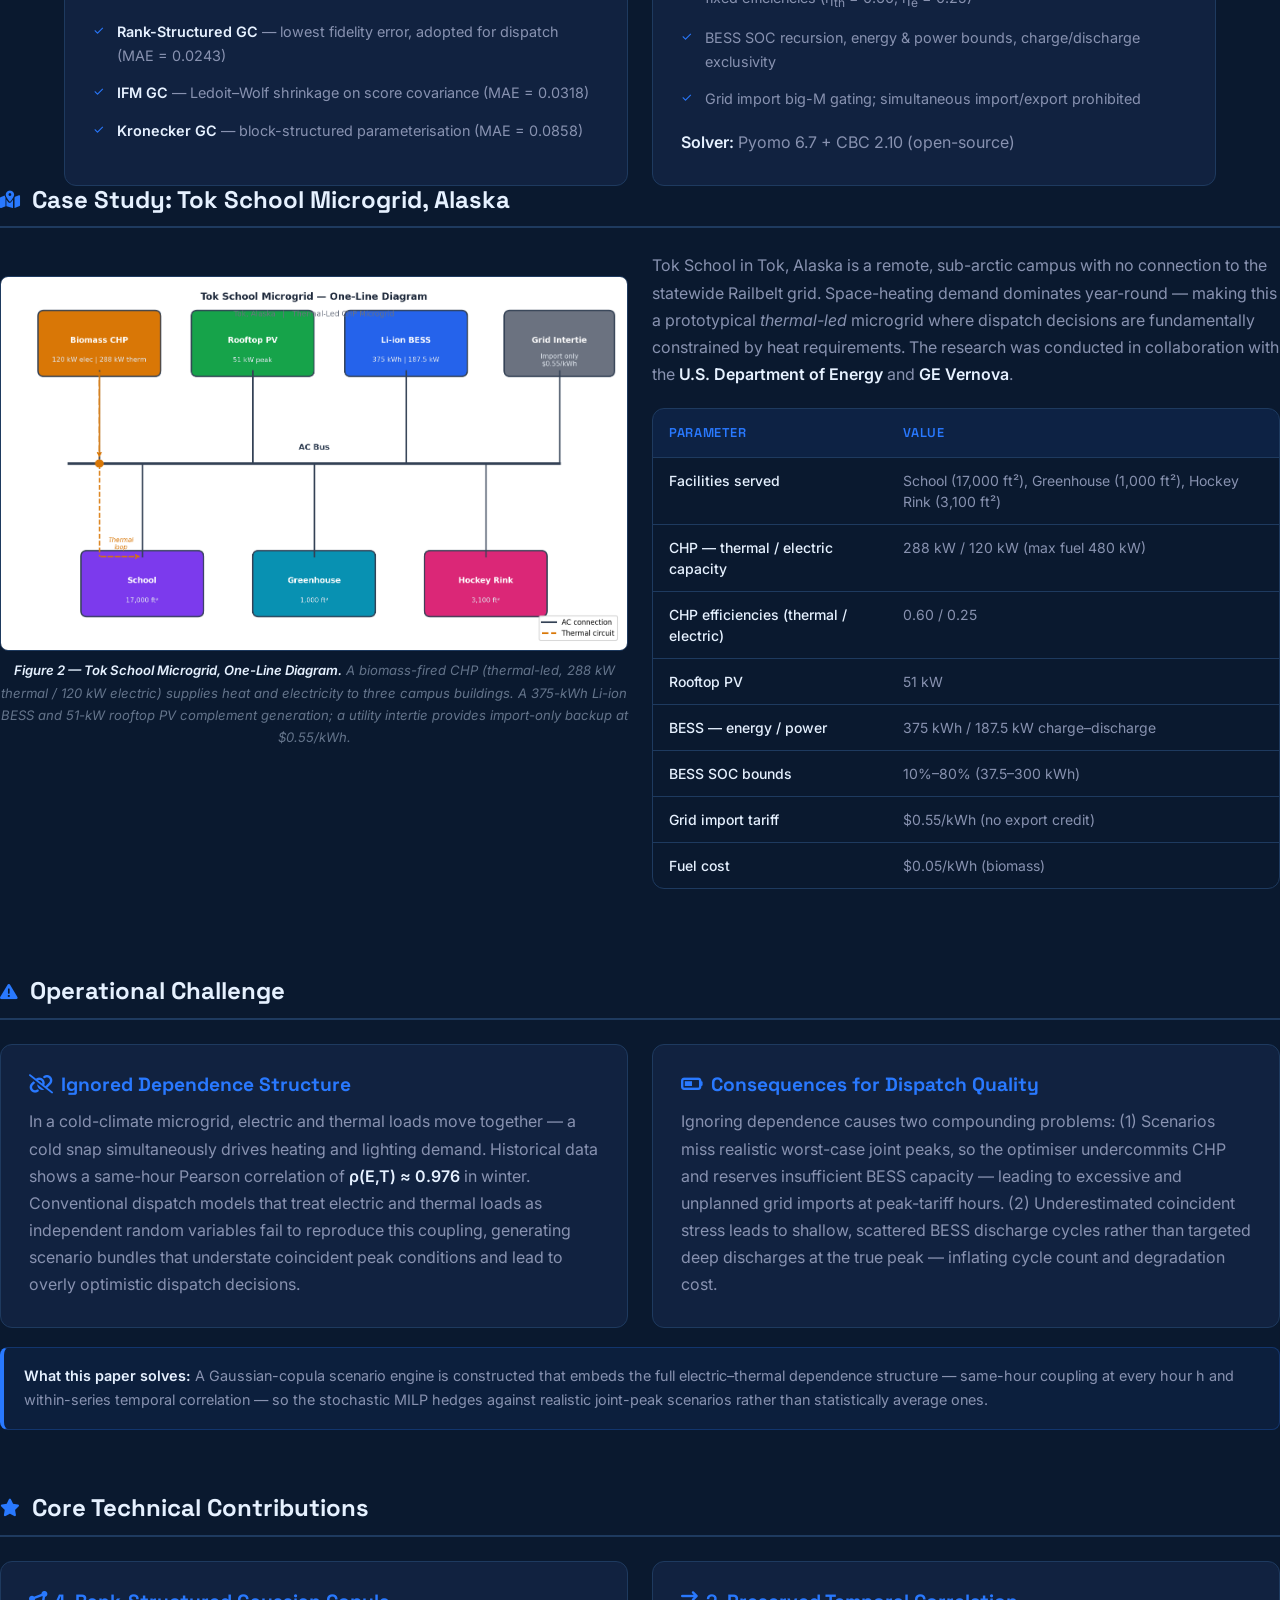
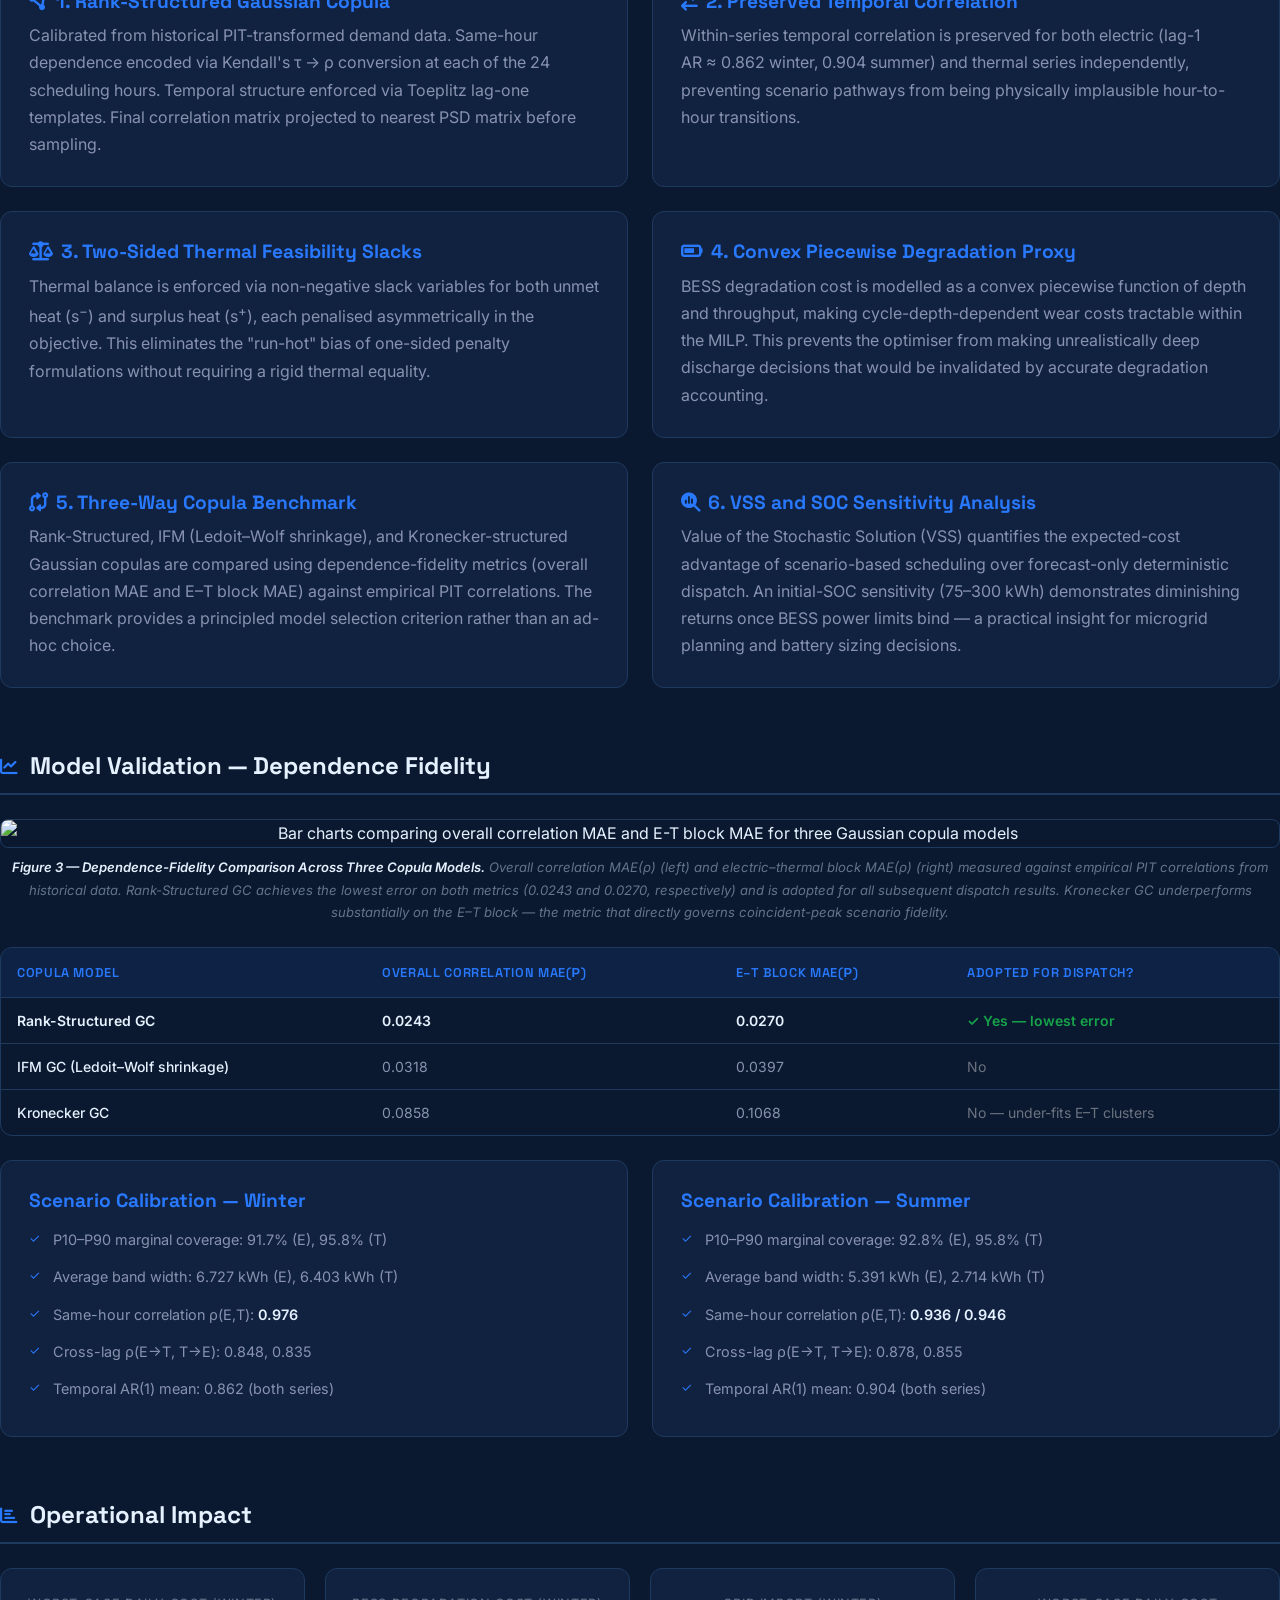
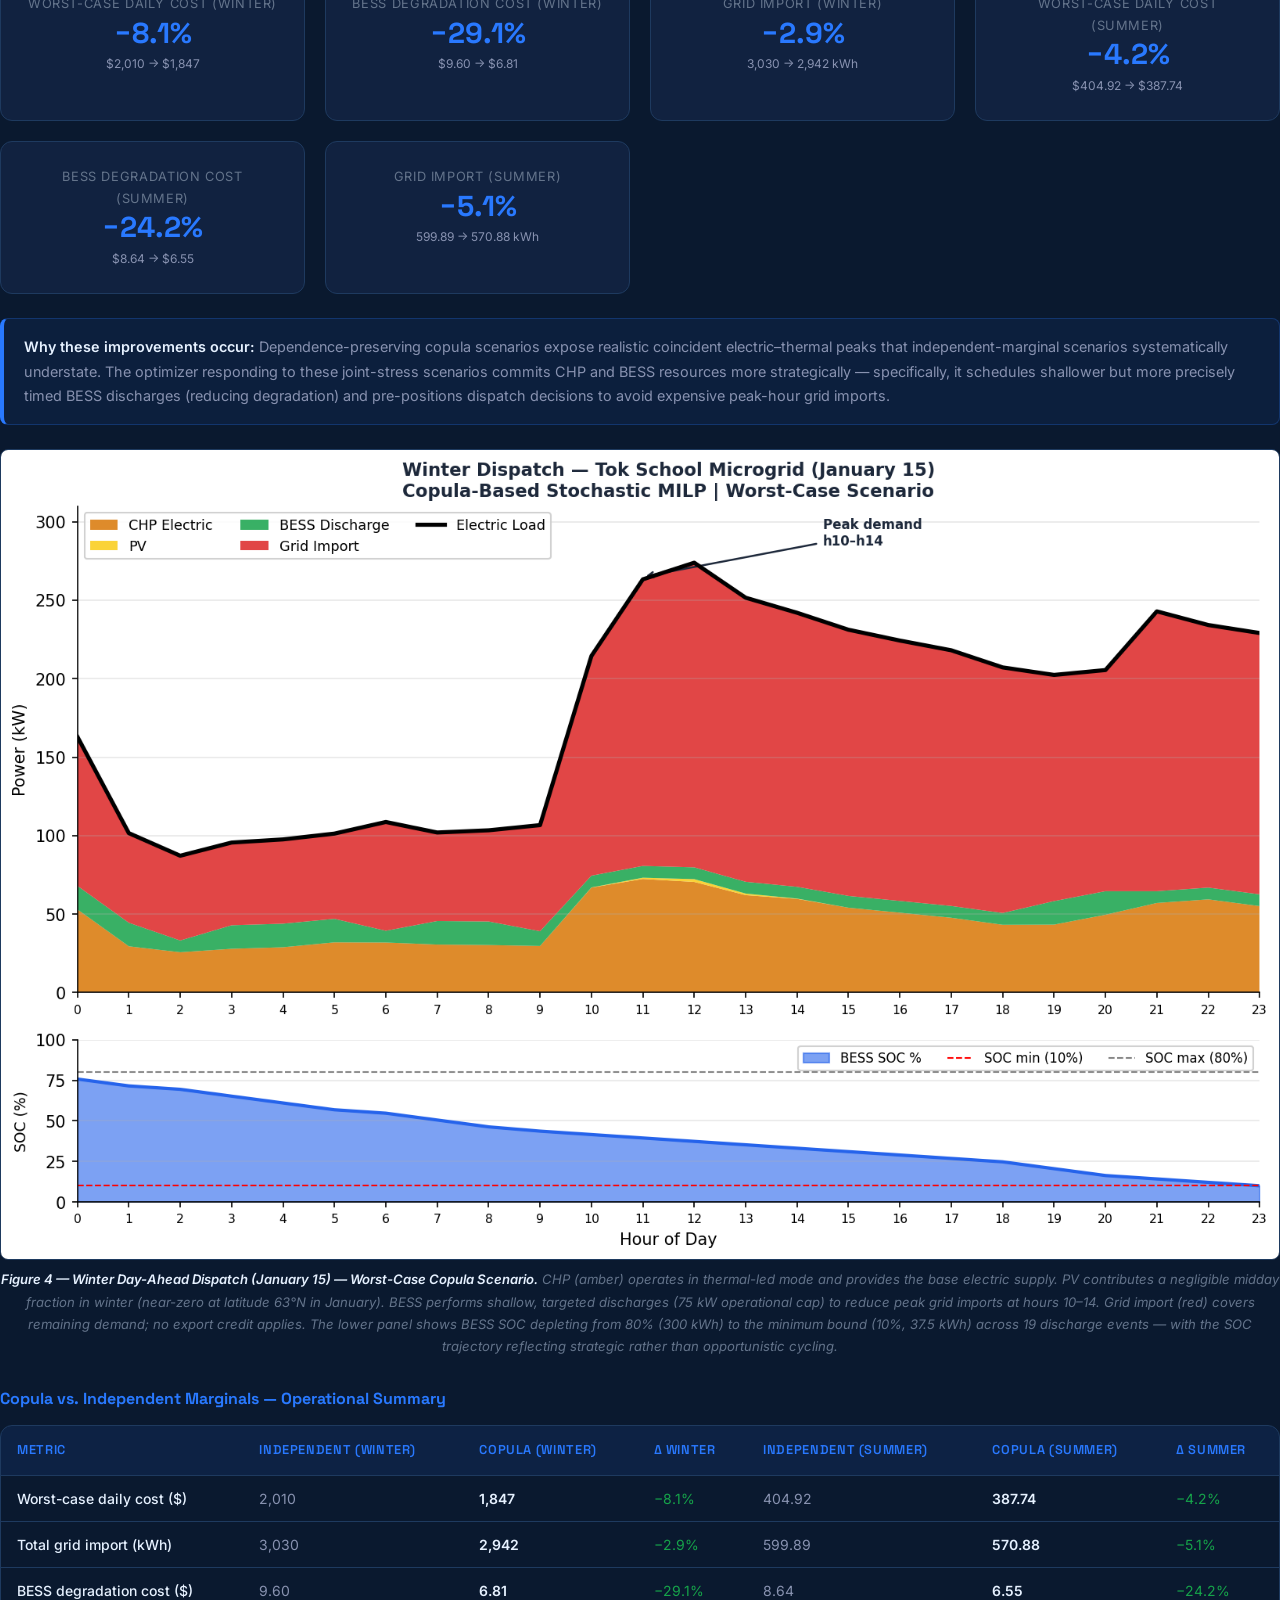
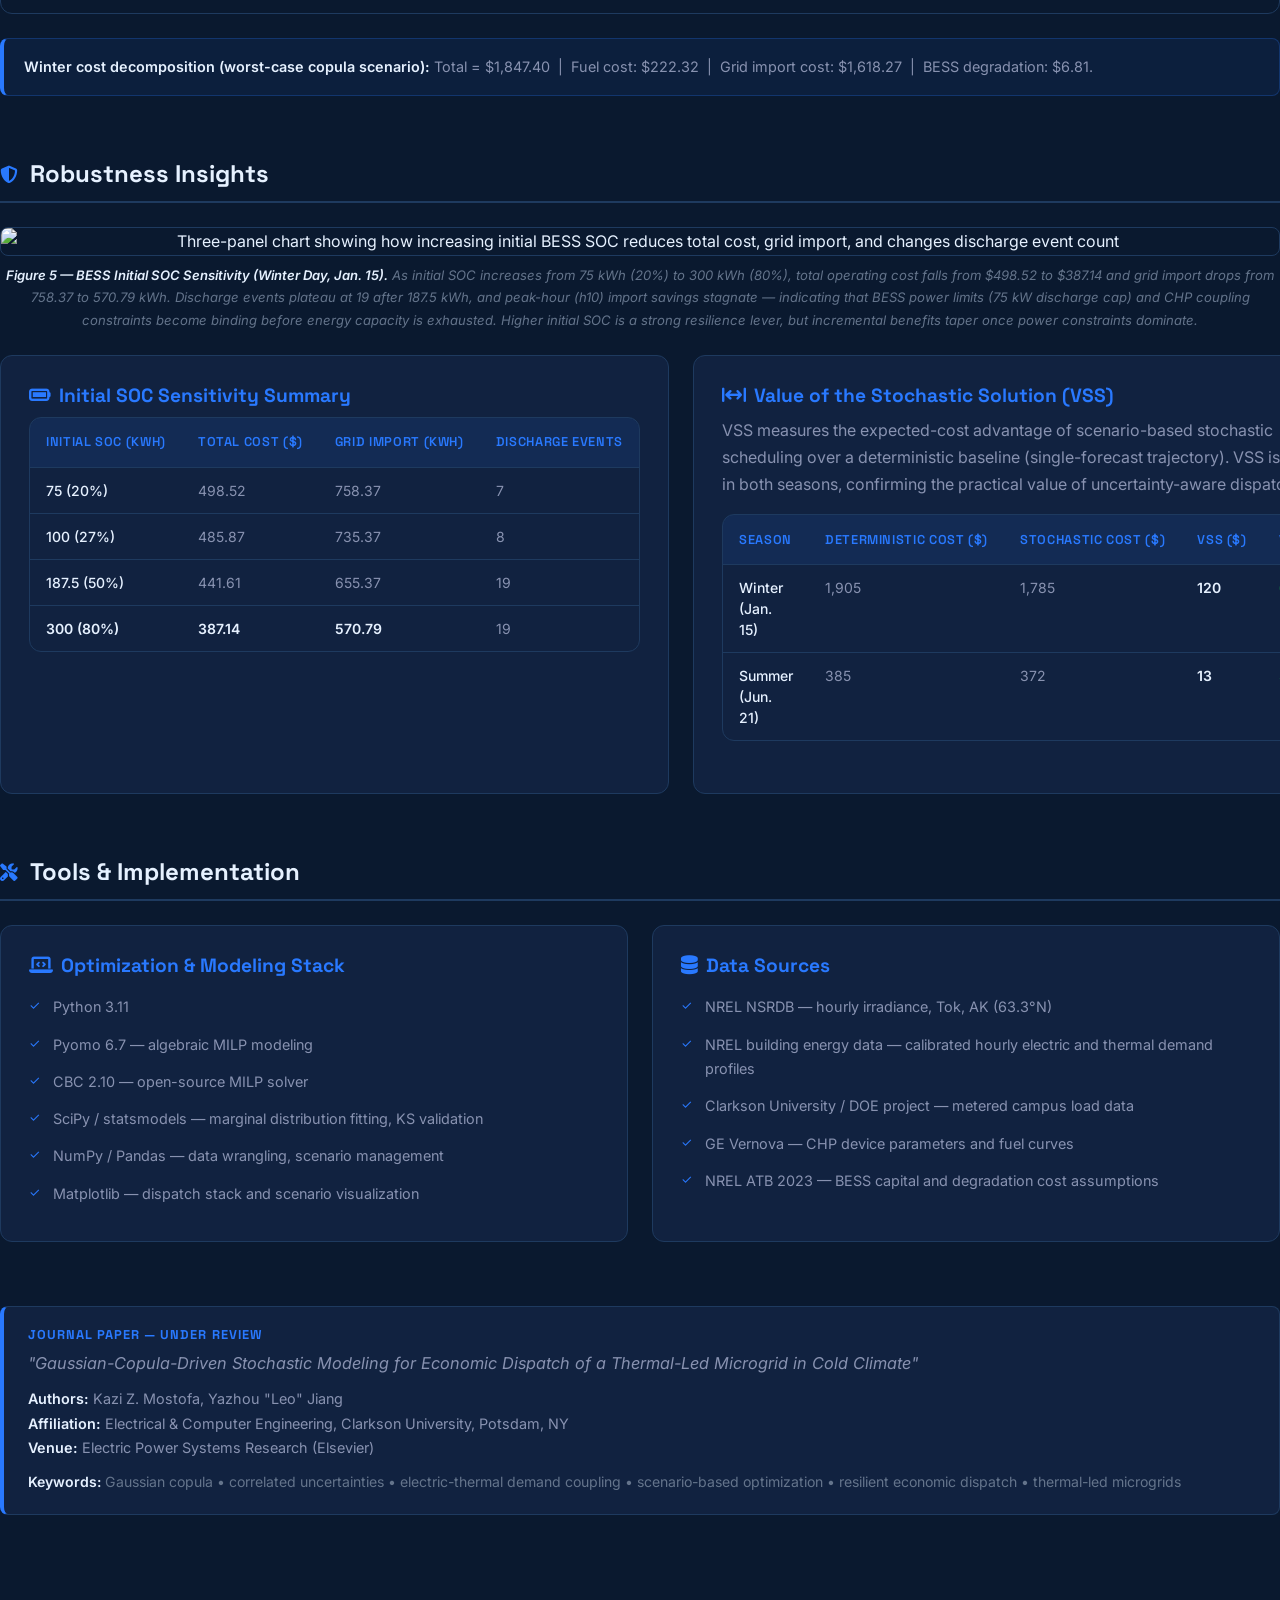
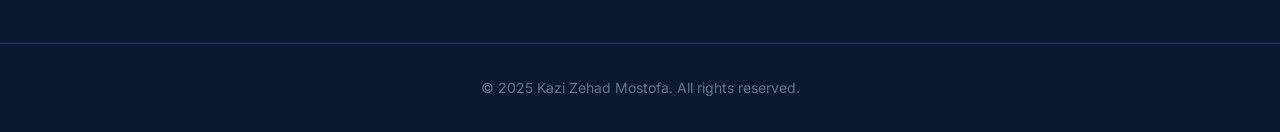
==== commit b6c5da56: "Modify image in project0.html for better description Updated image source and alt text for clarity." ====
--- a/project0.html
+++ b/project0.html
@@ -124,10 +124,10 @@
         <div class="project-section fade-in" id="framework">
           <h2 class="project-section-title"><i class="fa-solid fa-diagram-project"></i>Dependence-Aware Dispatch Framework</h2>
           <div class="figure-wrapper fade-in">
-            <img src="Project0_workflow.png"
-              alt="Workflow of the proposed copula-driven stochastic microgrid dispatch framework" />
+            <img src="project0_workflow.png" alt="Five-step workflow: Inputs → Marginal Modeling → Copula Calibration → Scenario Generation → Stochastic MILP" />
             <div class="figure-caption">
-              <strong>Figure: Workflow of the proposed copula-driven stochastic microgrid dispatch framework.</strong>
+              <strong>Figure 1 — End-to-End Research Pipeline.</strong>
+      Historical demand data is converted to hour-indexed marginals, lifted through a calibrated Gaussian copula to produce 1,000 joint 24-hour electric–thermal scenarios, then fed into a stochastic MILP that minimises expected daily operating cost subject to CHP heat–electric coupling, BESS SOC dynamics, and tariff-consistent grid exchange.
             </div>
           </div>
         </div>
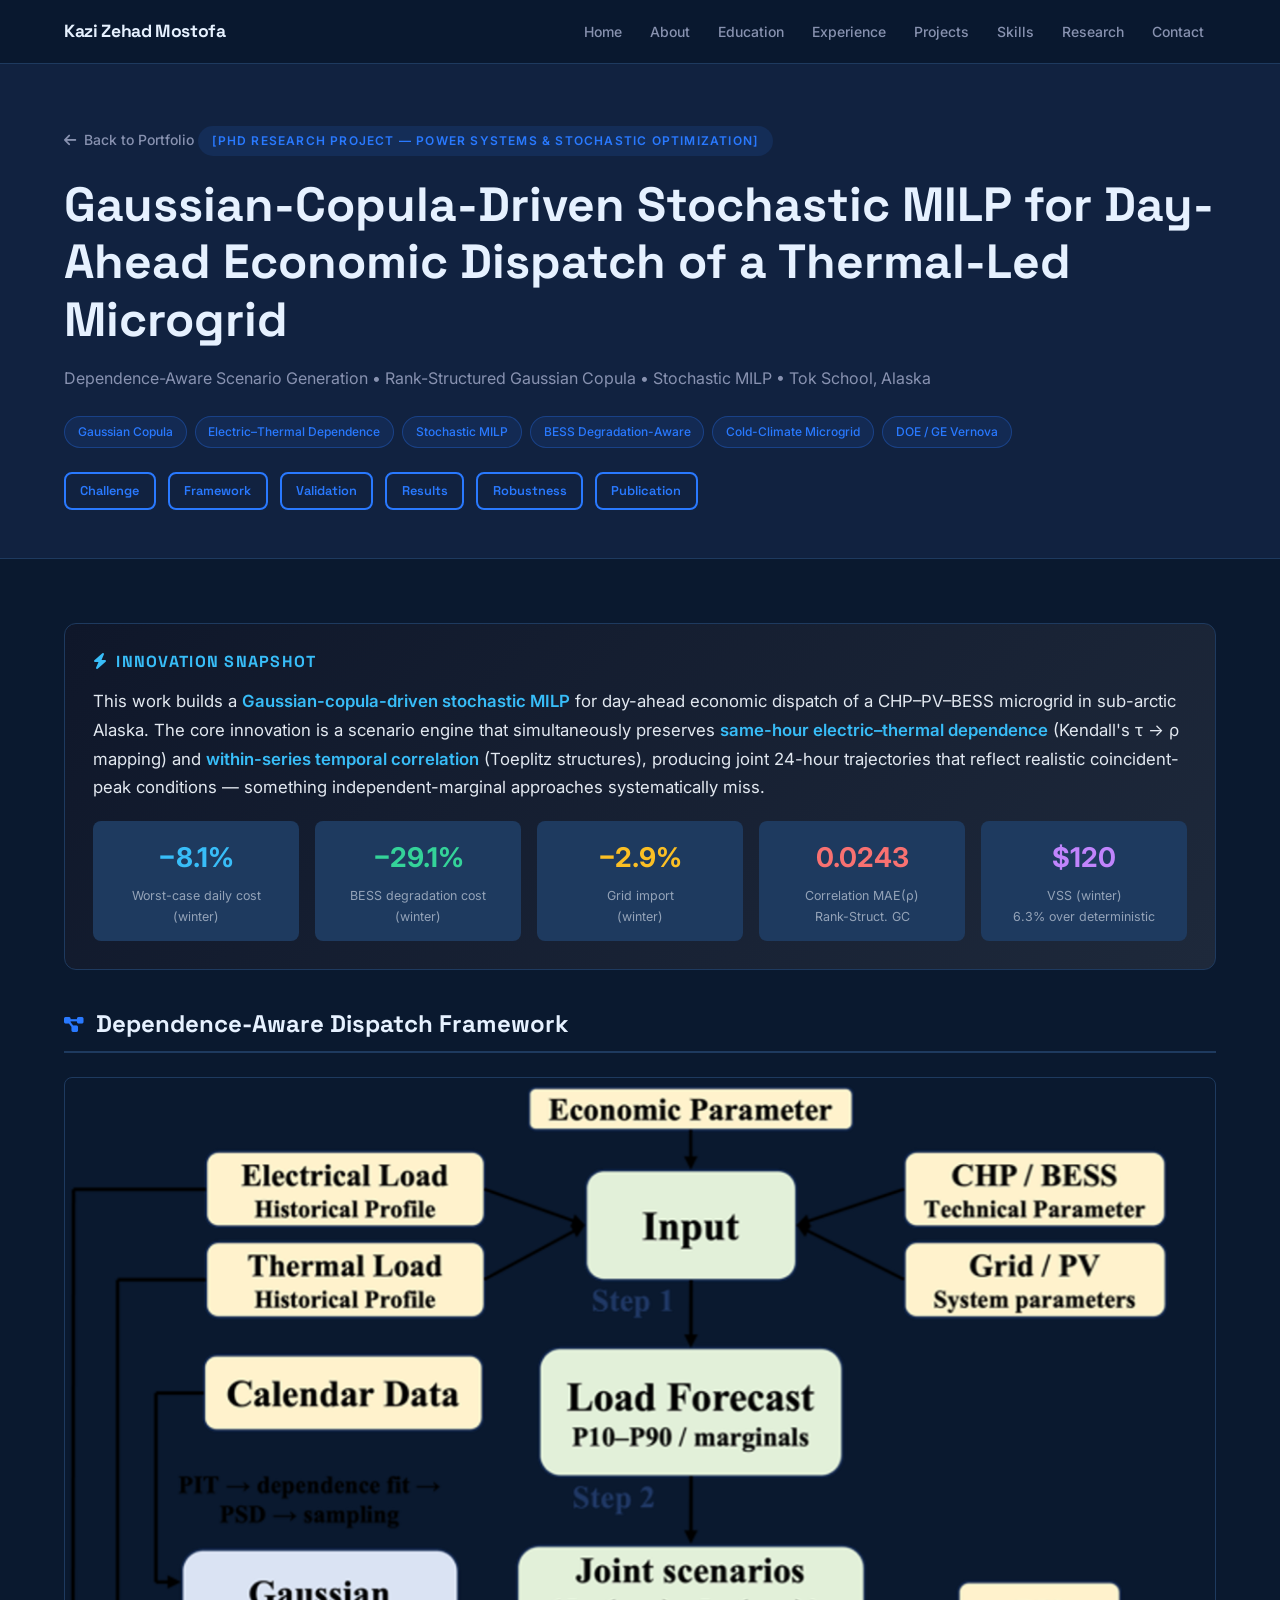
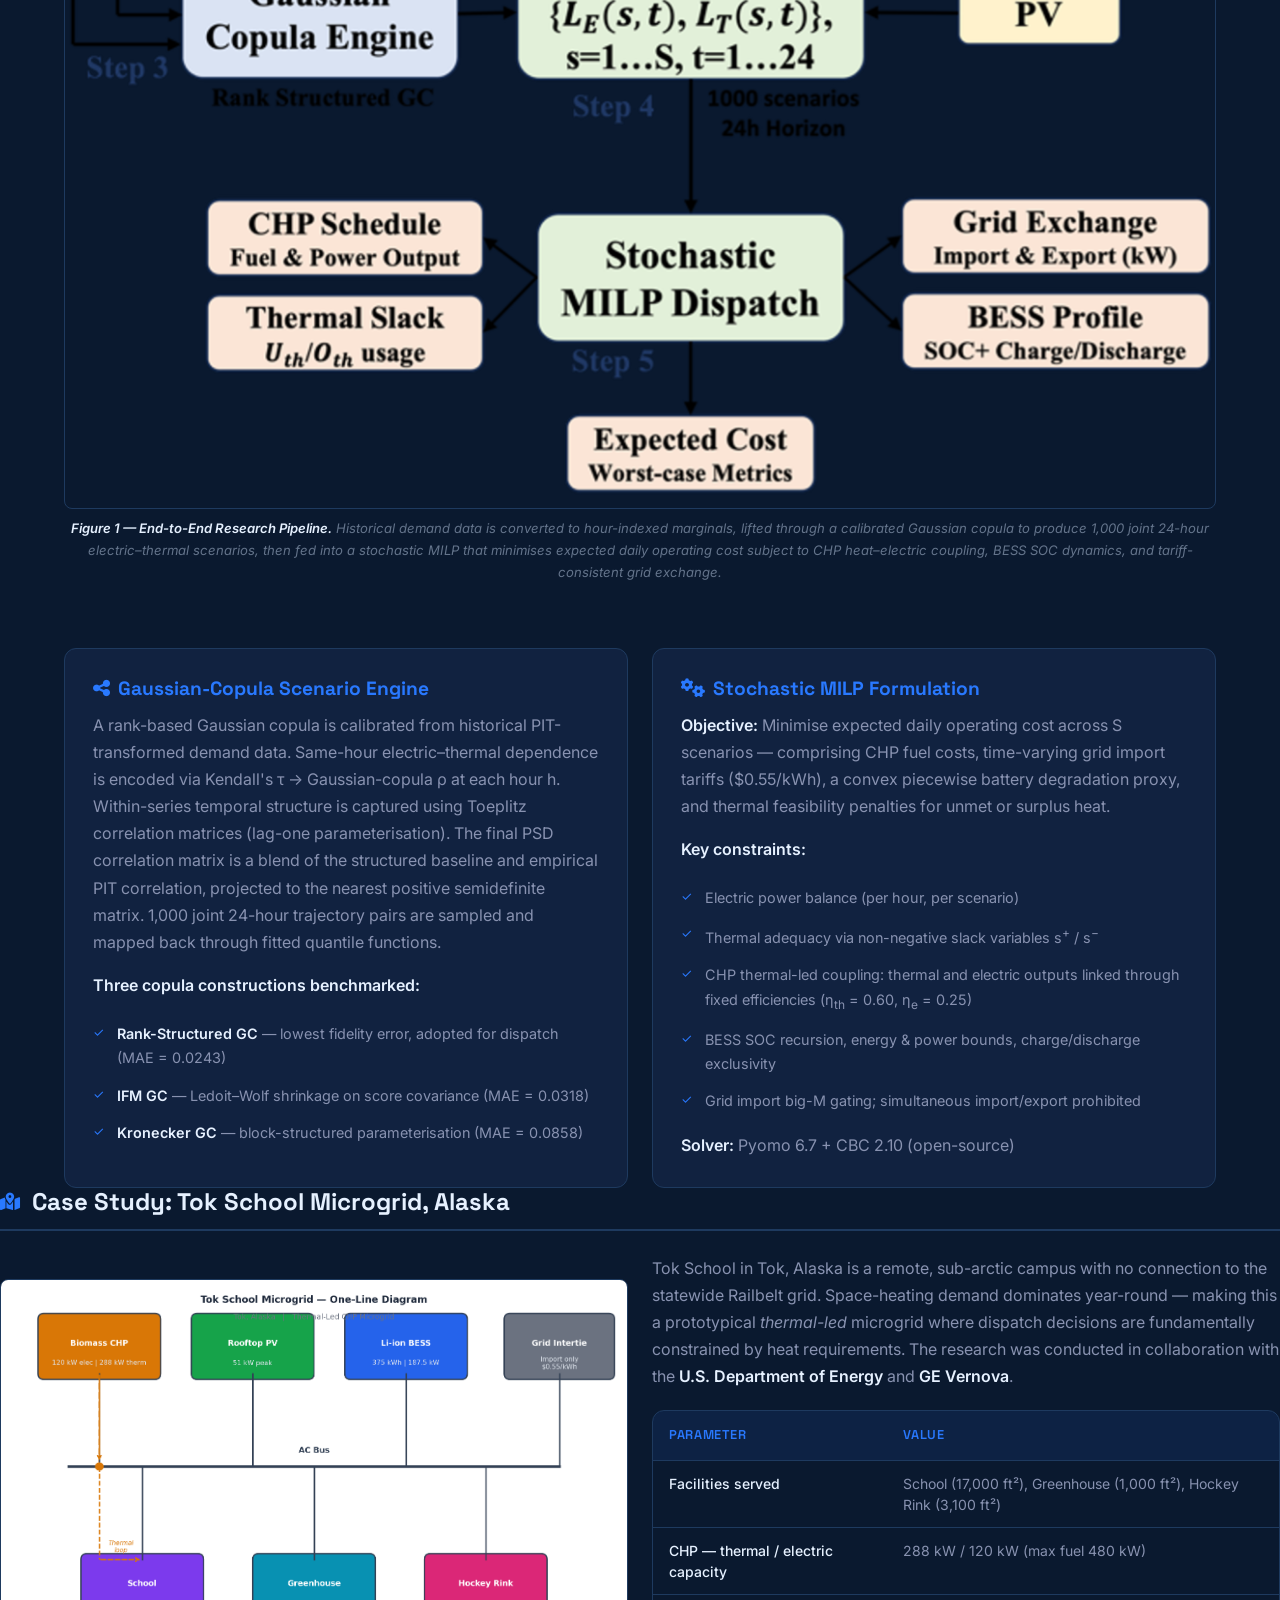
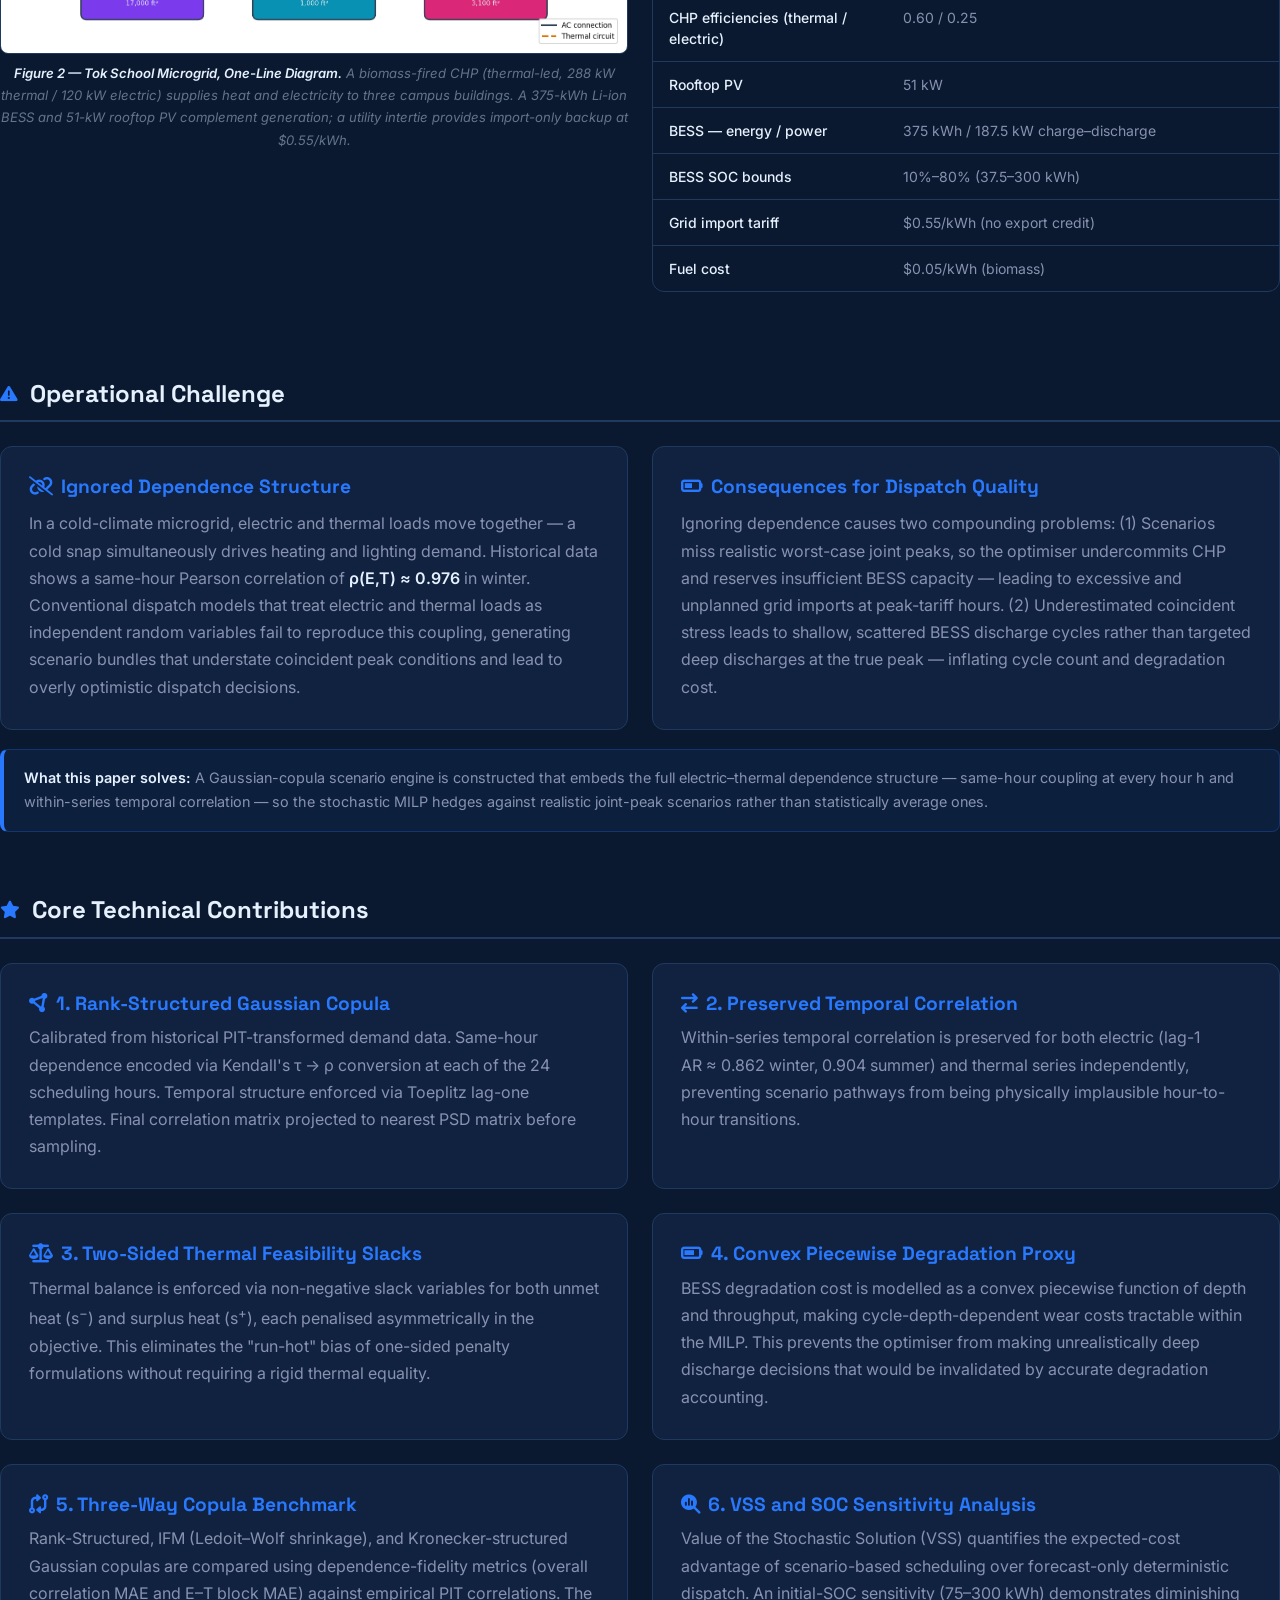
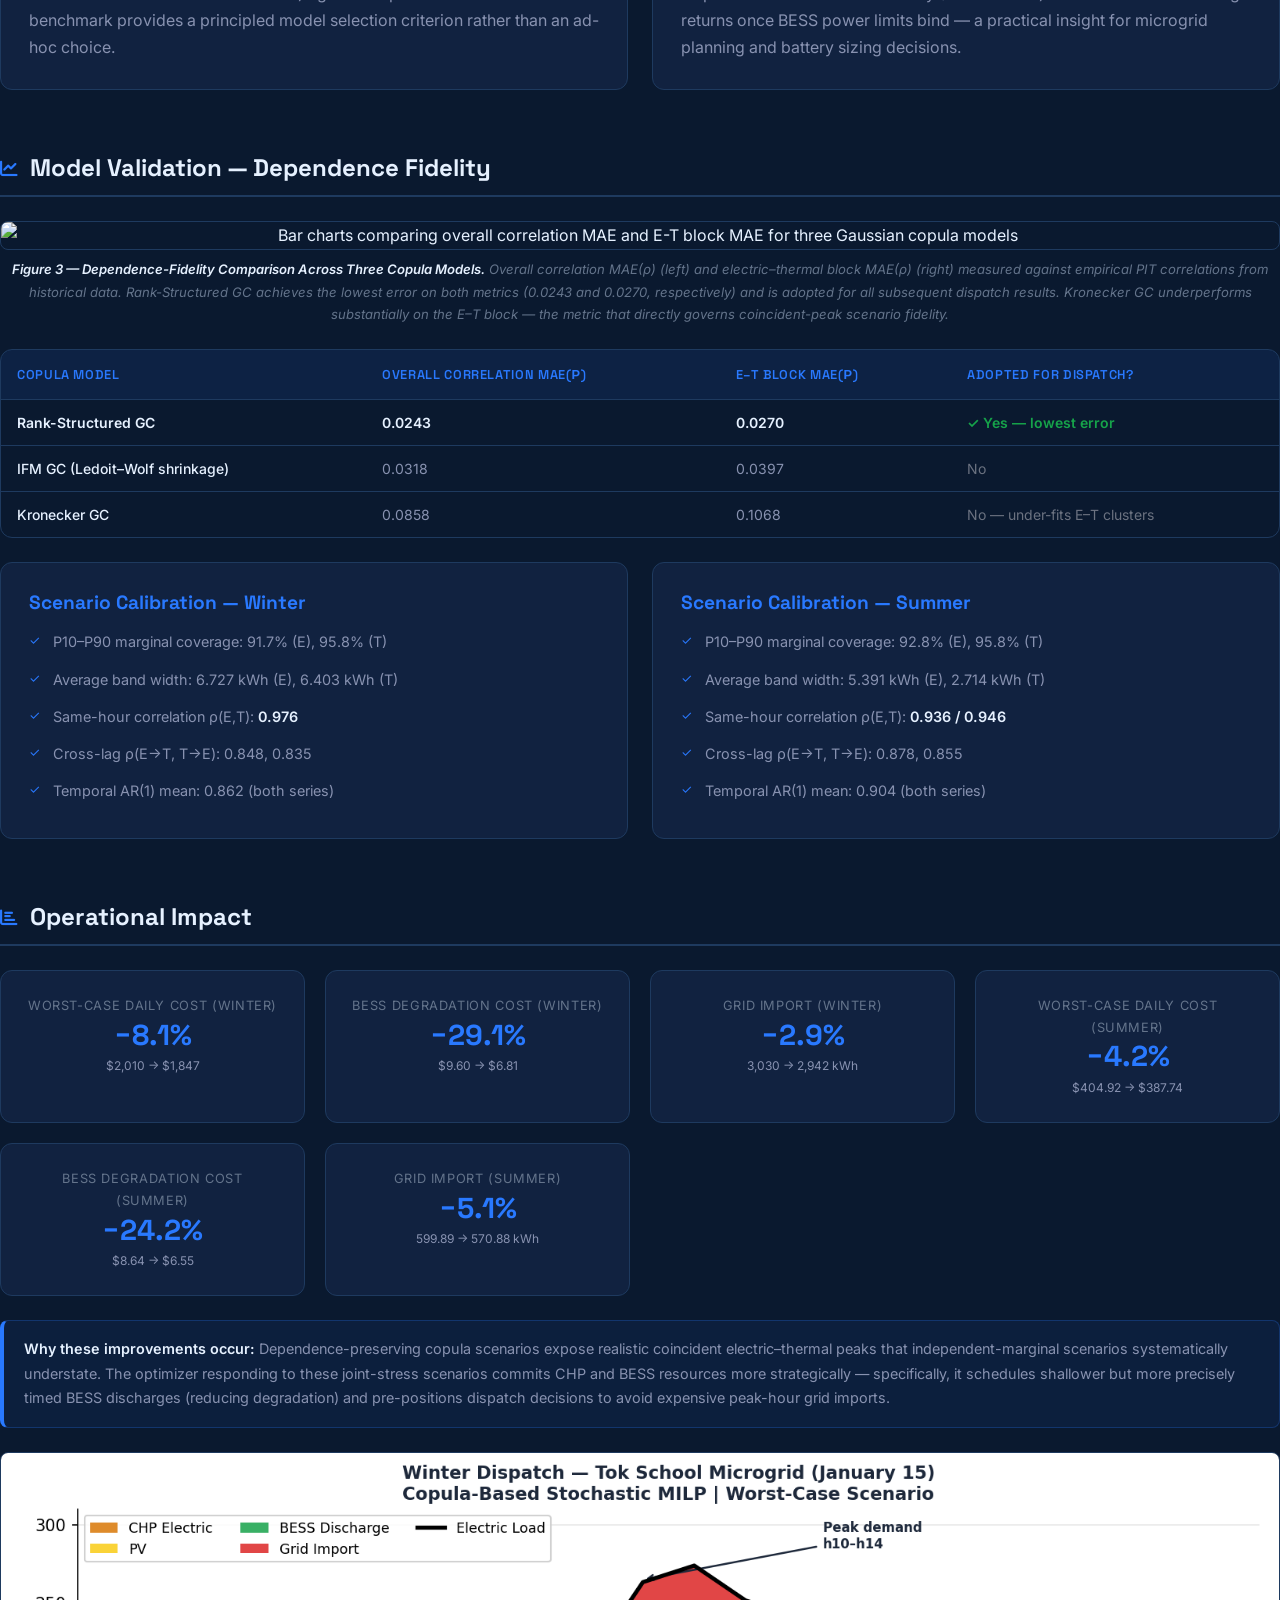
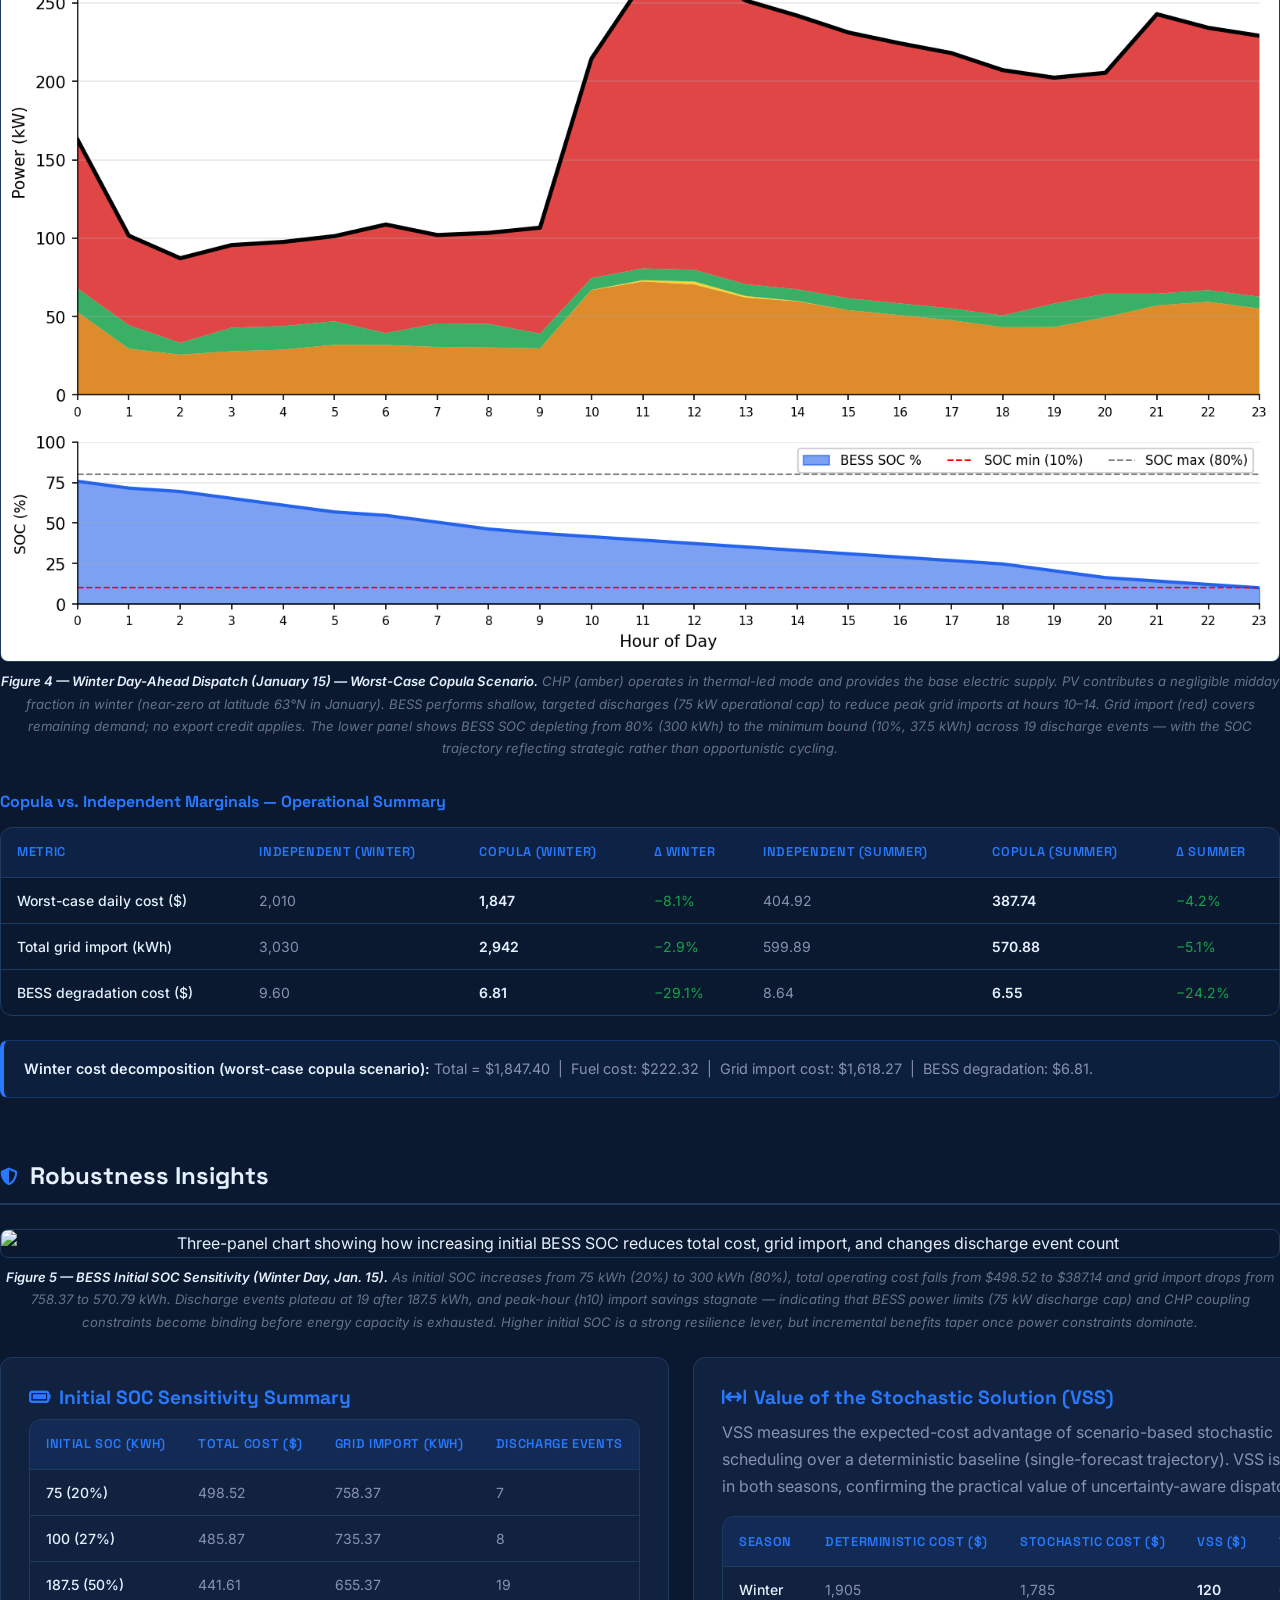
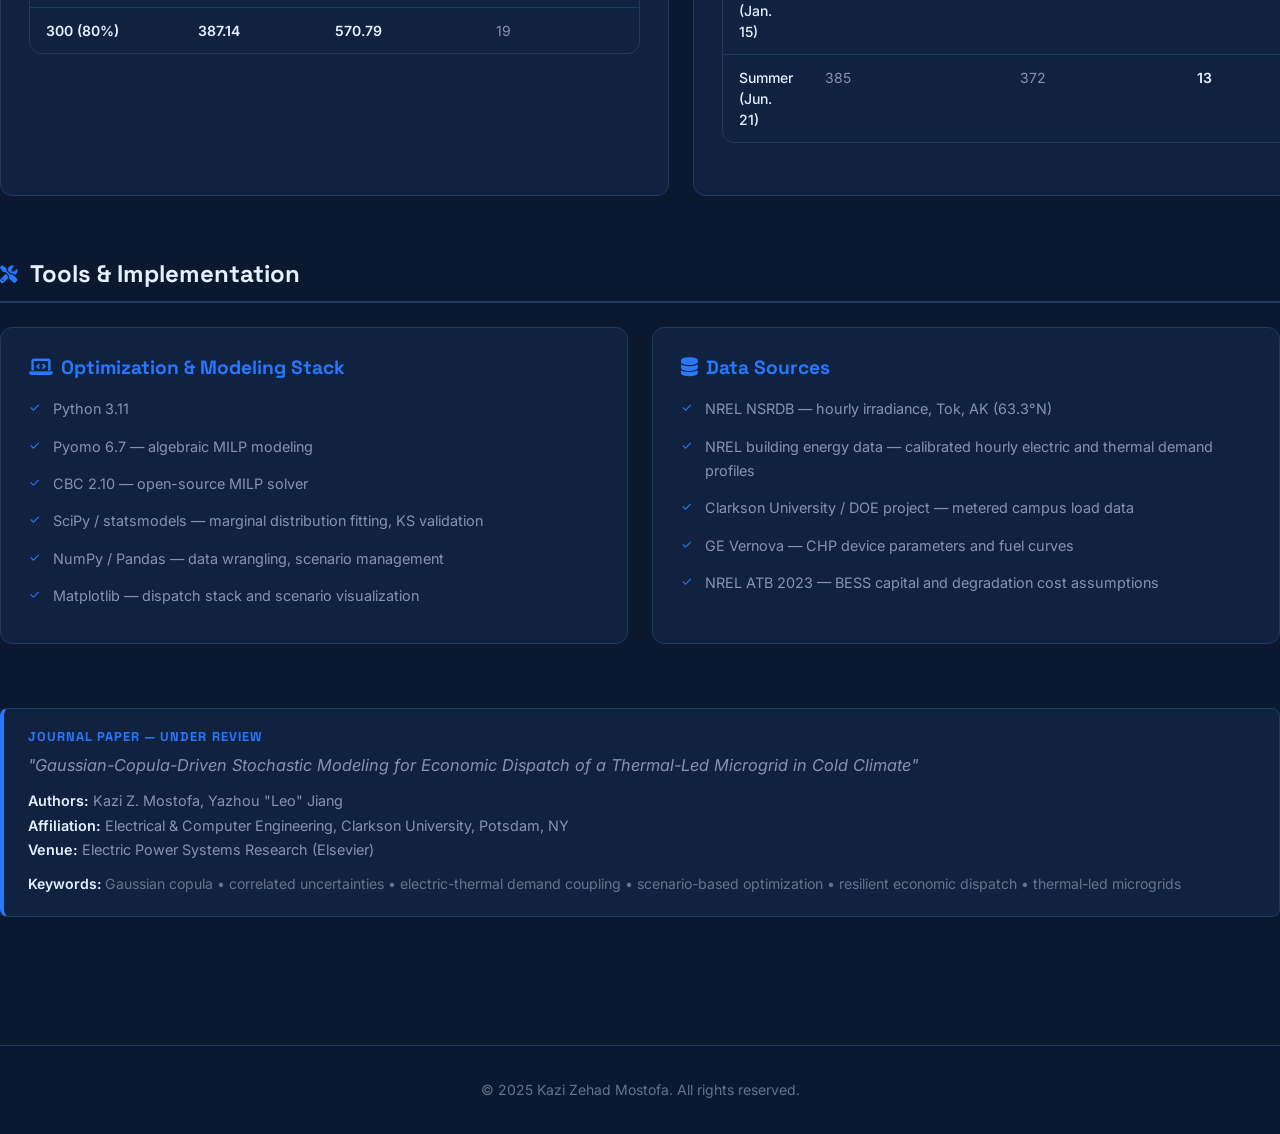
==== commit bbd2796e: "Update image source path in project0.html" ====
--- a/project0.html
+++ b/project0.html
@@ -124,7 +124,7 @@
         <div class="project-section fade-in" id="framework">
           <h2 class="project-section-title"><i class="fa-solid fa-diagram-project"></i>Dependence-Aware Dispatch Framework</h2>
           <div class="figure-wrapper fade-in">
-            <img src="project0_workflow.png" alt="Five-step workflow: Inputs → Marginal Modeling → Copula Calibration → Scenario Generation → Stochastic MILP" />
+            <img src="images/project0_workflow.png" alt="Five-step workflow: Inputs → Marginal Modeling → Copula Calibration → Scenario Generation → Stochastic MILP" />
             <div class="figure-caption">
               <strong>Figure 1 — End-to-End Research Pipeline.</strong>
       Historical demand data is converted to hour-indexed marginals, lifted through a calibrated Gaussian copula to produce 1,000 joint 24-hour electric–thermal scenarios, then fed into a stochastic MILP that minimises expected daily operating cost subject to CHP heat–electric coupling, BESS SOC dynamics, and tariff-consistent grid exchange.
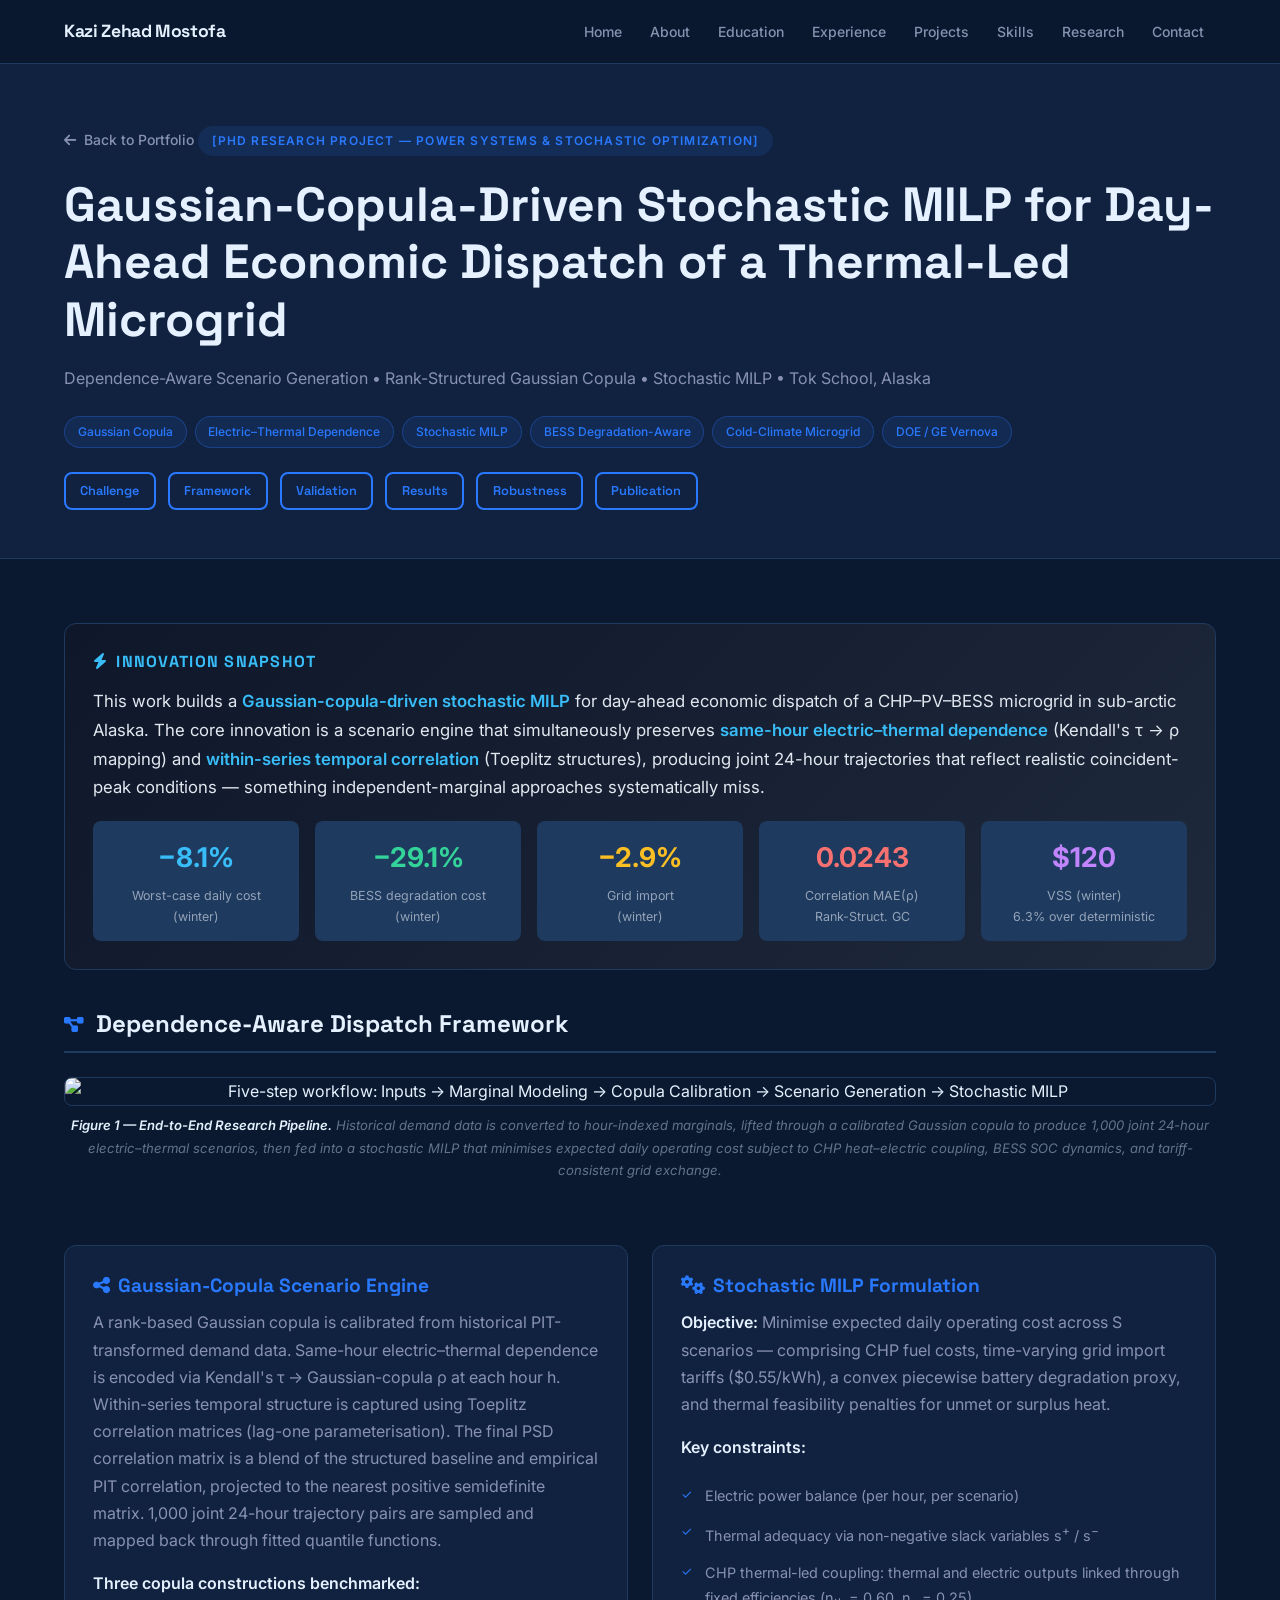
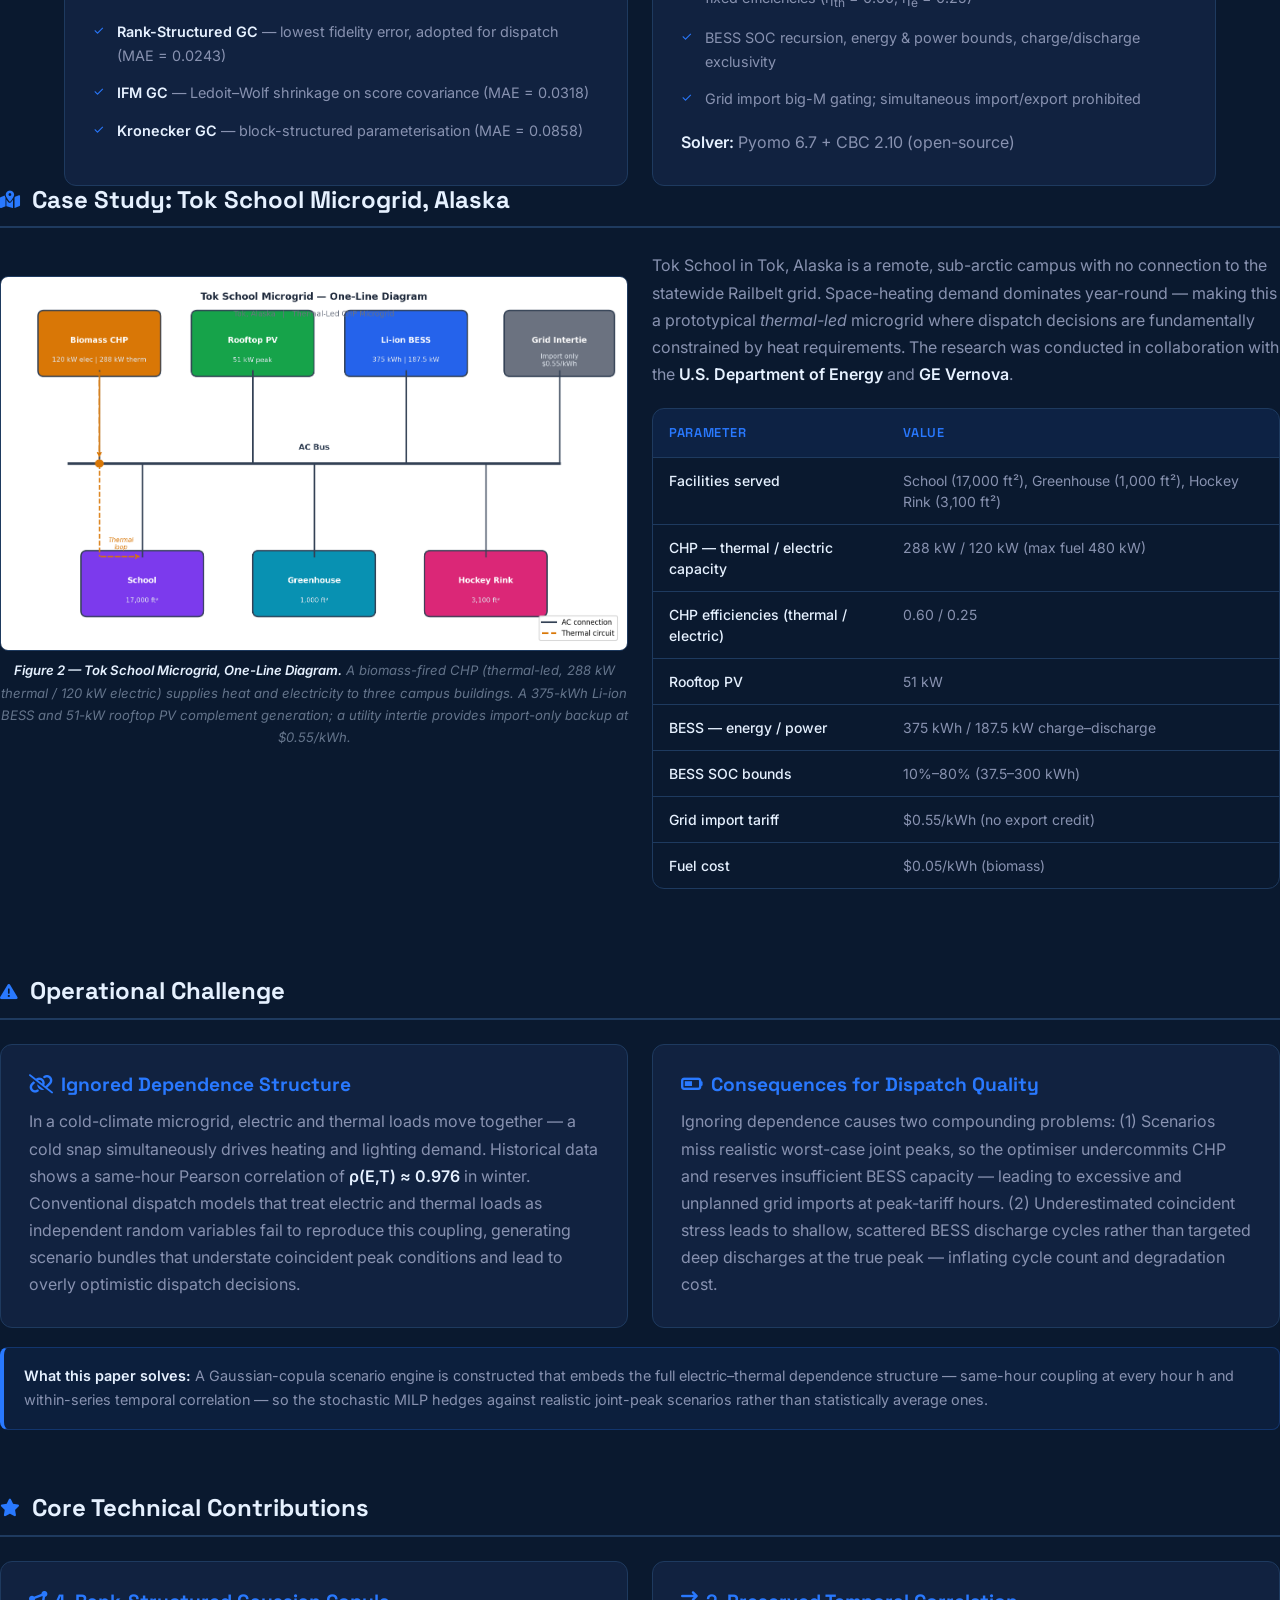
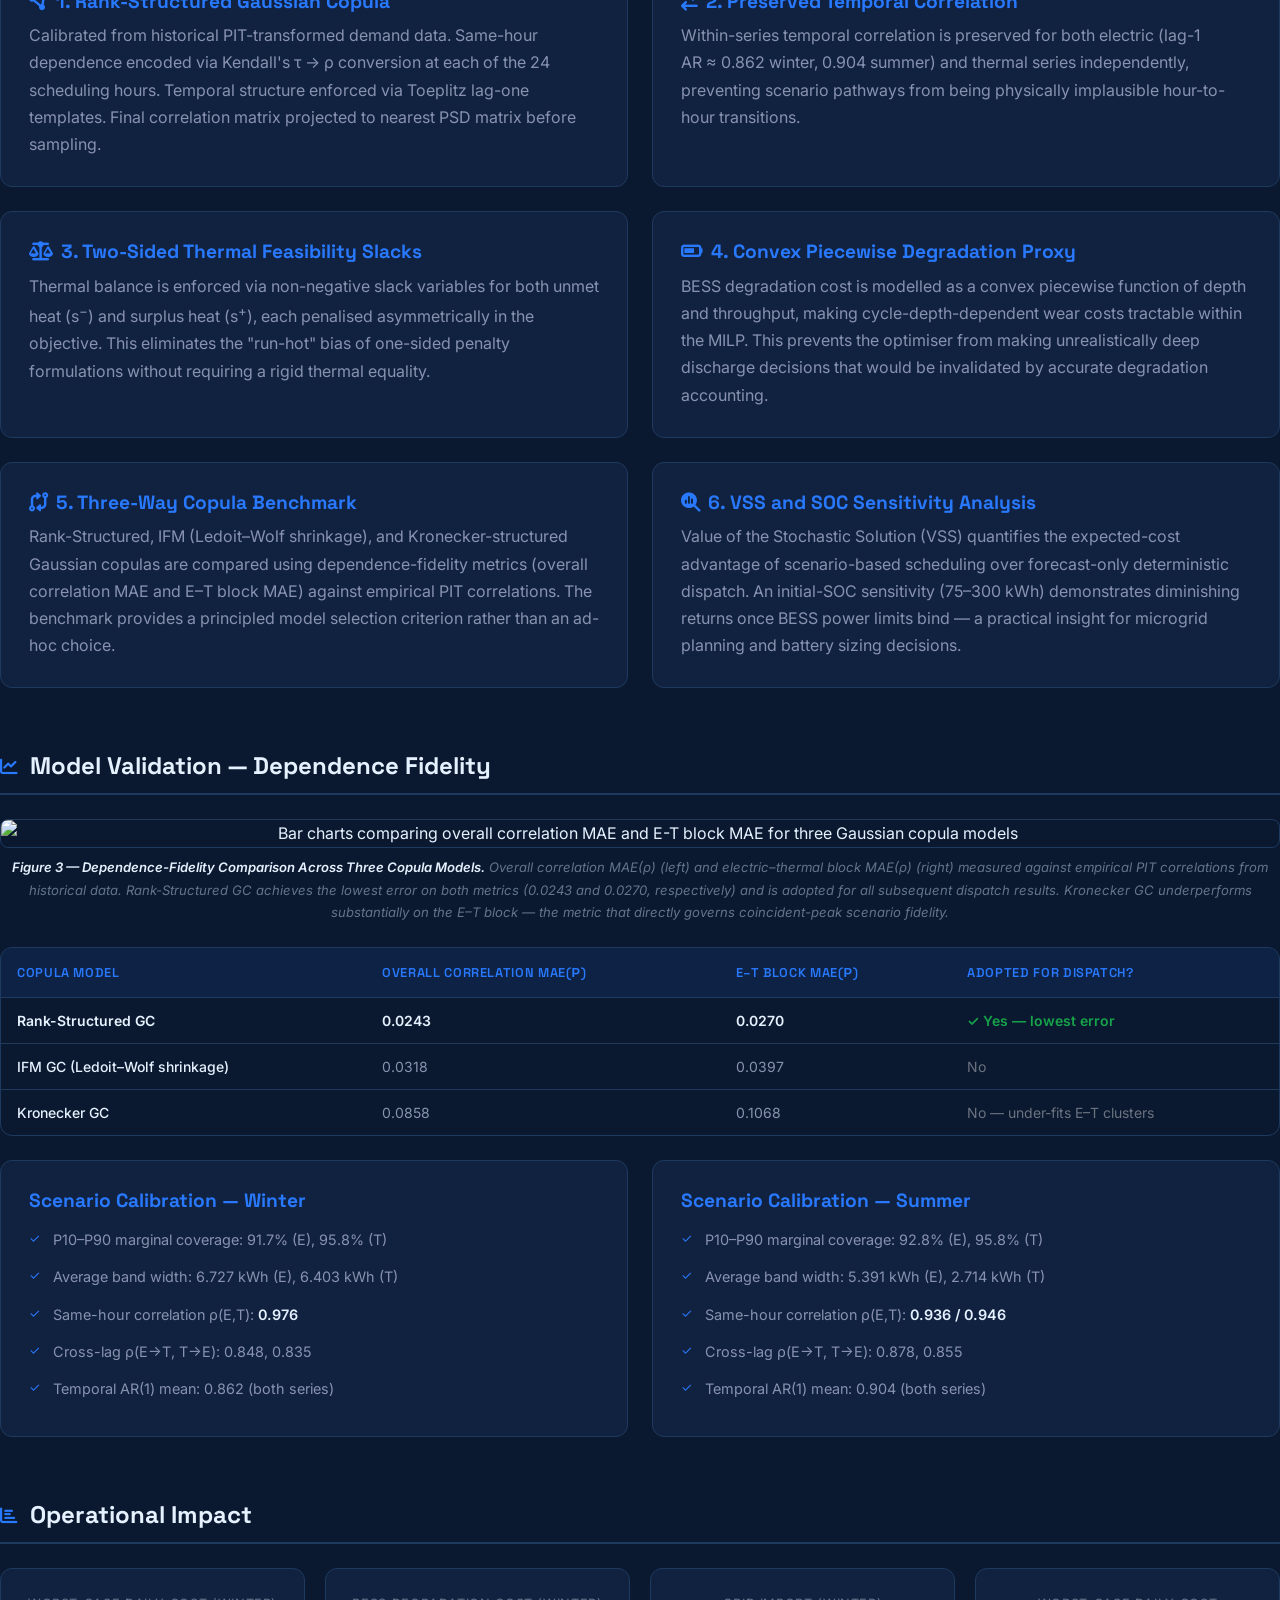
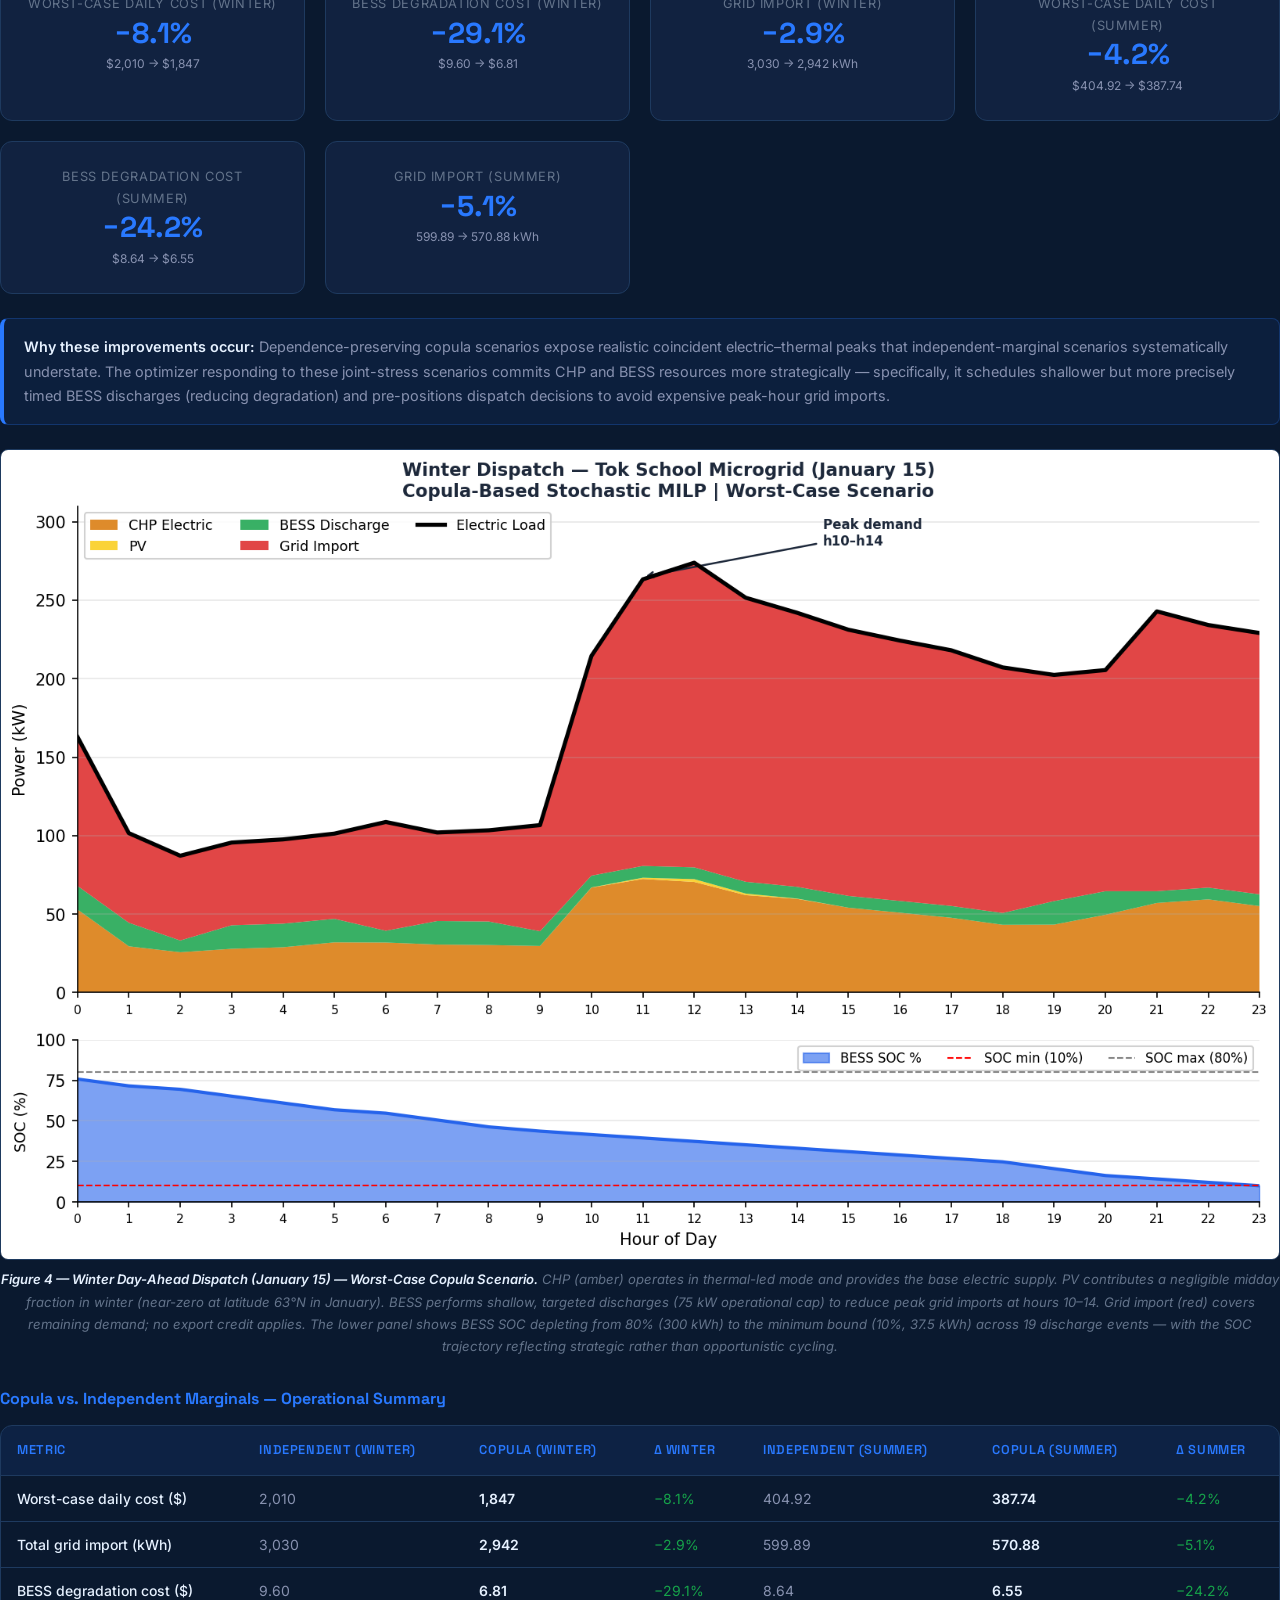
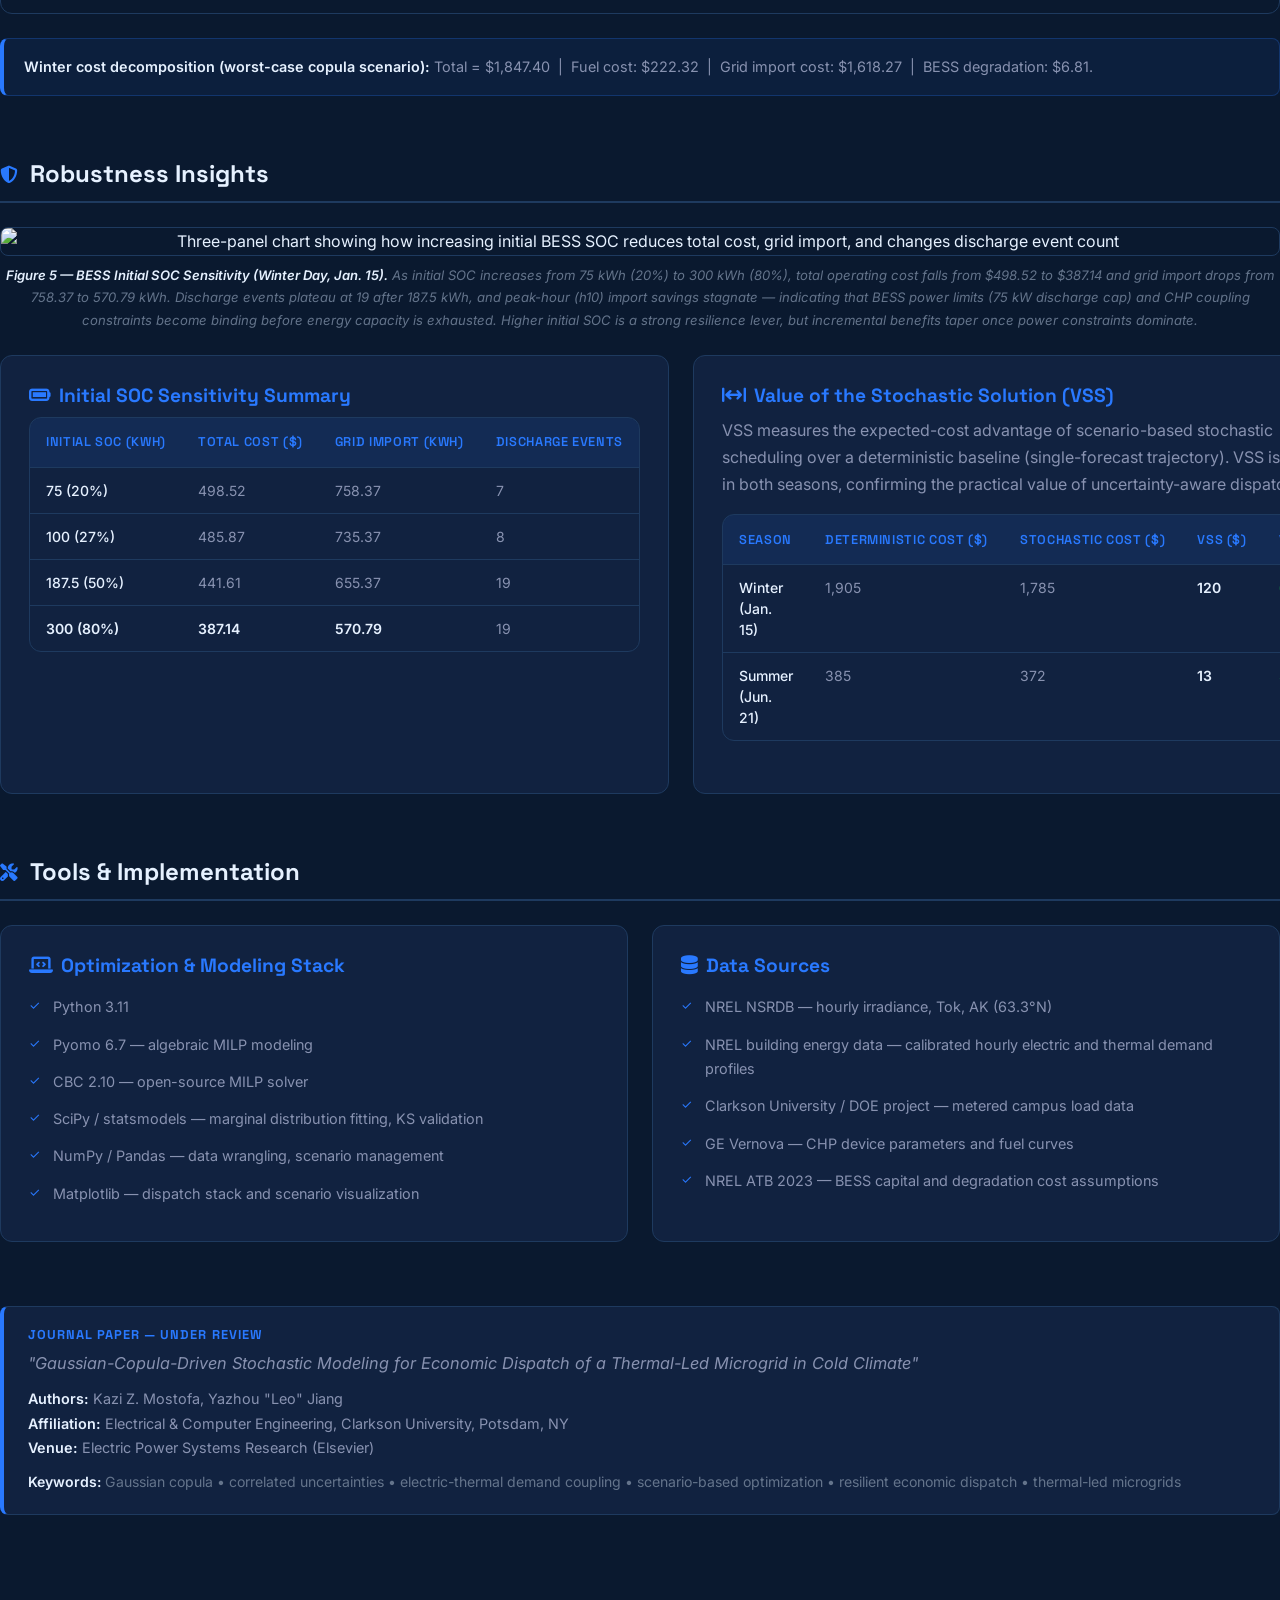
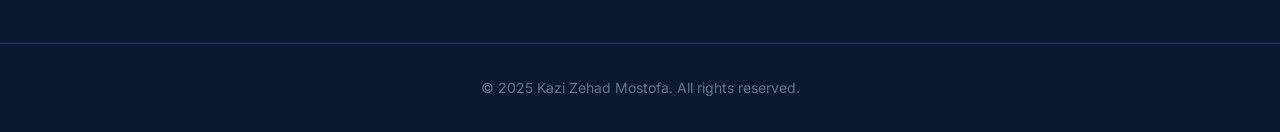
==== commit 52eaba1d: "Update workflow image filename in project0.html" ====
--- a/project0.html
+++ b/project0.html
@@ -124,7 +124,7 @@
         <div class="project-section fade-in" id="framework">
           <h2 class="project-section-title"><i class="fa-solid fa-diagram-project"></i>Dependence-Aware Dispatch Framework</h2>
           <div class="figure-wrapper fade-in">
-            <img src="images/project0_workflow.png" alt="Five-step workflow: Inputs → Marginal Modeling → Copula Calibration → Scenario Generation → Stochastic MILP" />
+            <img src="images/project0_workflow diagram.png" alt="Five-step workflow: Inputs → Marginal Modeling → Copula Calibration → Scenario Generation → Stochastic MILP" />
             <div class="figure-caption">
               <strong>Figure 1 — End-to-End Research Pipeline.</strong>
       Historical demand data is converted to hour-indexed marginals, lifted through a calibrated Gaussian copula to produce 1,000 joint 24-hour electric–thermal scenarios, then fed into a stochastic MILP that minimises expected daily operating cost subject to CHP heat–electric coupling, BESS SOC dynamics, and tariff-consistent grid exchange.
